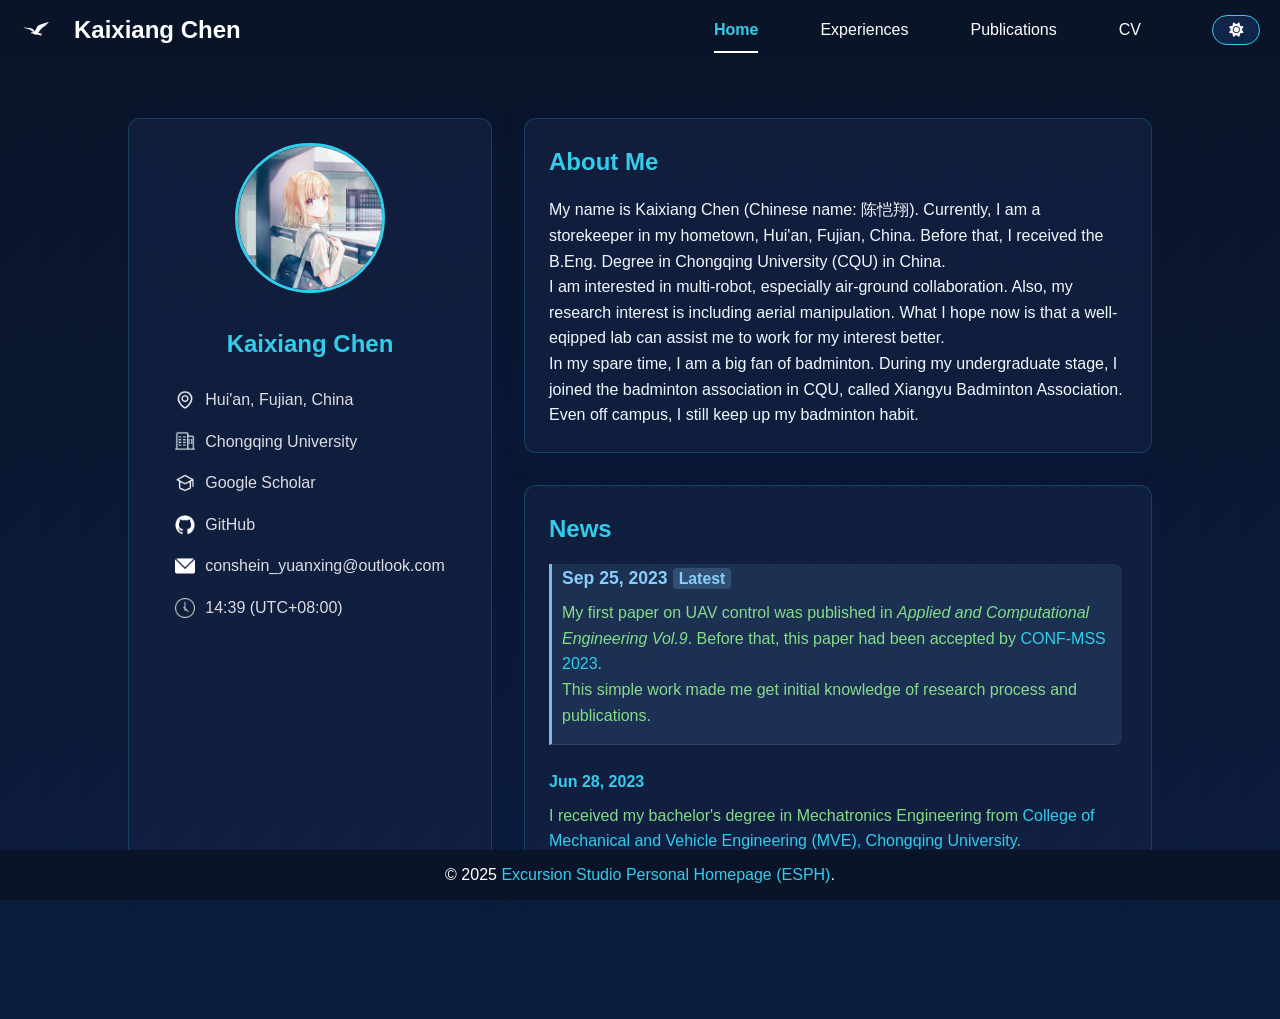
==== index.html @ 68006262 "refactor: 优化页面加载和缓存处理逻辑 移除不必要的缓存清除逻辑，减少页面重载 添加contentReady事件来协调模块初始化顺序 优化教育和工作经历模块的图片显示为文本 集中处理空标签页的" ====
<!DOCTYPE html>
<html>

<!-- Written by Constantine Heinrich Chen (ConsHein Chen) -->

<!-- Last Change: 2025-09-29 -->

<head>
  <meta charset="utf-8">
  <meta http-equiv="Content-Type" content="text/html; charset=utf-8">
  <meta name="viewport" content="width=device-width">
  <meta http-equiv="Cache-Control" content="no-cache, no-store, must-revalidate">
  <meta http-equiv="Pragma" content="no-cache">
  <meta http-equiv="Expires" content="0">
  <script src="src/cacheclearing.js"></script>
  <link rel="stylesheet" href="src/base.css">
  <link rel="stylesheet" href="components/all_min.css">
  <link rel="stylesheet" href="src/mobile.css">
  <link rel="stylesheet" href="src/light.css">
  <link rel="shortcut icon" type="image/x-icon" href="images/homepage/favicon/favicon.ico">
  <script src="src/language.js"></script>
  <script src="src/theme.js"></script>
  <script src="src/distribution.js"></script>
  <script src="src/home.js"></script>
  <script src="src/experiences.js"></script>
  <script src="src/publications.js"></script>
  <script src="components/pdf-lib.min.js"></script>
  <script src="components/fontkit.umd.js"></script>
  <script src="src/cv.js"></script>
  <script src="src/cv_generator.js"></script>
  <script src="src/nav.js"></script>
  <script src="src/module-container.js"></script>
</head>

<body>

</body>

</html>
---- src/base.css ----
/*
 * Written by Constantine Heinrich Chen (ConsHein Chen)
 * Last Change: 2025-09-29
 */

/* Navigation bar styles */
:root {
  --primary: #2a6bc6;
  --secondary: #1a3a7a;
  --accent: #34cceb;
  --dark: #0a1429;
  --light: #f0f8ff;
  --gray: #5a708a;
}

header {
  background: rgba(10, 20, 41, 0.95);
  backdrop-filter: blur(10px);
  position: fixed;
  top: 0;
  width: 100%;
  max-width: 100%;
  left: 0;
  z-index: 1000;
  box-shadow: 0 2px 20px rgba(0, 0, 0, 0.3);
  box-sizing: border-box;
}

.navbar {
  display: flex;
  justify-content: space-between;
  align-items: center;
  padding: 1rem 5%;
  width: 100%;
  max-width: 1600px;
  margin: 0 auto;
  box-sizing: border-box;
}

/* Mobile-specific adjustments for header and navbar */
@media (max-width: 768px) {
  header {
    padding: 0;
    width: 100vw;
    max-width: 100vw;
  }
  
  .navbar {
    padding: 0;
    width: 100vw;
    max-width: 100vw;
  }
}

.logo {
  display: flex;
  align-items: center;
  gap: 0.75rem;
  font-size: 1.5rem;
  font-weight: 700;
  color: white;
}

.logo i {
  color: var(--accent);
}

.nav-links {
  display: flex;
  gap: 2rem;
}

.nav-links a {
  color: rgba(255, 255, 255, 0.8);
  text-decoration: none;
  font-weight: 500;
  transition: color 0.3s;
  position: relative;
}

.nav-links a:hover {
  color: var(--accent);
}

.nav-links a::after {
  content: '';
  position: absolute;
  bottom: -5px;
  left: 0;
  width: 0;
  height: 2px;
  background: var(--accent);
  transition: width 0.3s ease;
}

.nav-links a:hover::after {
  width: 100%;
}

.nav-links a.active {
  color: var(--accent);
  font-weight: 600;
}

.nav-links a.active::after {
  width: 100%;
  background: var(--accent);
}

* {
  margin: 0;
  padding: 0;
  box-sizing: border-box;
  font-family: 'Segoe UI', Tahoma, Geneva, Verdana, sans-serif;
}

body {
  background: linear-gradient(135deg, var(--dark) 0%, #0c1d3e 100%),
              url('data:image/svg+xml;utf8,<svg xmlns="http://www.w3.org/2000/svg" width="100" height="100" viewBox="0 0 100 100"><rect fill="none" stroke="%232a6bc6" stroke-width="0.5" stroke-dasharray="2,4" opacity="0.1" x="0" y="0" width="100" height="100"/></svg>');
  background-size: 40px;
  color: var(--light);
  line-height: 1.6;
  padding-top: 80px; /* Space for fixed navigation bar */
  min-height: 100vh;
  display: flex;
  flex-direction: column;
}

/* Dark theme styles (default) */
body.dark-theme {
  background: linear-gradient(135deg, var(--dark) 0%, #0c1d3e 100%),
              url('data:image/svg+xml;utf8,<svg xmlns="http://www.w3.org/2000/svg" width="100" height="100" viewBox="0 0 100 100"><rect fill="none" stroke="%232a6bc6" stroke-width="0.5" stroke-dasharray="2,4" opacity="0.1" x="0" y="0" width="100" height="100"/></svg>');
  background-size: 40px;
  color: var(--light);
}

/* Base styles */
.btn {
  display: inline-block;
  background: var(--primary);
  color: white;
  padding: 0.8rem 2rem;
  border-radius: 30px;
  text-decoration: none;
  font-weight: 600;
  transition: all 0.3s ease;
  border: 2px solid var(--accent);
}

.btn:hover {
  background: var(--accent);
  transform: translateY(-3px);
  box-shadow: 0 5px 15px rgba(52, 204, 235, 0.4);
}

/* No content message style */
.no-content-message {
  text-align: center;
  padding: 2rem;
  color: var(--gray);
  font-style: italic;
  background-color: rgba(20, 36, 71, 0.3);
  border-radius: 8px;
  margin: 1rem 0;
  box-shadow: 0 2px 4px rgba(0, 0, 0, 0.1);
}

.cards {
  display: grid;
  grid-template-columns: repeat(auto-fit, minmax(300px, 1fr));
  gap: 2rem;
  margin: 2rem 0;
}

.card {
  background: rgba(20, 36, 71, 0.6);
  border-radius: 12px;
  overflow: hidden;
  transition: transform 0.3s ease;
  border: 1px solid rgba(52, 204, 235, 0.2);
  box-shadow: 0 5px 25px rgba(0, 30, 90, 0.3);
  padding: 2rem;
}

.card:hover {
  transform: translateY(-10px);
  box-shadow: 0 10px 30px rgba(52, 204, 235, 0.3);
  border-color: var(--accent);
}

.card h3 {
  font-size: 1.5rem;
  margin-bottom: 1rem;
  color: var(--accent);
}

.card p {
  color: rgba(255, 255, 255, 0.85);
  margin-bottom: 1.5rem;
}

footer {
  text-align: center;
  padding: 2rem;
  margin-top: 3rem;
  color: rgba(255, 255, 255, 0.7);
  position: fixed;
  bottom: 0;
  left: 0;
  width: 100%;
  z-index: 999;
}

/* Dark theme footer styles */
body.dark-theme footer {
  color: rgba(255, 255, 255, 0.7);
  background: rgba(10, 20, 41, 0.95);
  backdrop-filter: blur(10px);
}

/* Add bottom spacing for landscape mode */
@media screen and (orientation: landscape) {
  body {
    padding-bottom: 100px !important; /* Add bottom spacing for landscape mode */
  }
}

.section-title h2 {
  font-size: 2rem;
  display: inline-block;
  margin-bottom: 1rem;
}

.section-title h2:after {
  content: '';
  display: block;
  width: 100px;
  height: 4px;
  background: var(--accent);
  margin: 0.75rem auto 0;
  border-radius: 2px;
}

/* CV section specific styles */
.cv-download-container {
  text-align: center;
  margin: 1.5rem 0;
}

.cv-content {
  width: 100%;
  display: flex;
  justify-content: center;
  align-items: center;
  padding-bottom: 3rem;
}

.cv-pdf-viewer {
  width: 100%;
  max-width: 100%;
  margin: 1.5rem 0;
  border-radius: 8px;
  overflow: hidden;
  box-shadow: 0 5px 15px rgba(0, 0, 0, 0.3);
  background: #fff;
  position: relative;
}

.cv-pdf-viewer object {
  width: 100%;
  height: 800px;
  border: none;
  display: block;
  max-width: 100%;
}

.cv-pdf-viewer embed {
  width: 100%;
  height: 800px;
  border: none;
  display: block;
  max-width: 100%;
}

.cv-pdf-viewer iframe {
  width: 100%;
  height: 800px;
  border: none;
  display: block;
  max-width: 100%;
}

.pdf-fallback {
  padding: 2rem;
  text-align: center;
  background: rgba(20, 36, 71, 0.6);
  border-radius: 8px;
  color: var(--light);
  display: none; /* Hide fallback by default */
}

.pdf-fallback p {
  margin-bottom: 1rem;
}

.pdf-fallback a {
  color: var(--accent);
  text-decoration: none;
  font-weight: 600;
}

.pdf-fallback a:hover {
  text-decoration: underline;
}

.pdf-error-message {
  padding: 2rem;
  text-align: center;
  background: rgba(20, 36, 71, 0.6);
  border-radius: 8px;
  color: var(--light);
  display: flex;
  justify-content: center;
  align-items: center;
  height: 800px;
}

.pdf-error-message p {
  font-size: 1.2rem;
  margin: 0;
}

.pdf-loading-indicator {
  padding: 2rem;
  text-align: center;
  background: rgba(20, 36, 71, 0.6);
  border-radius: 8px;
  color: var(--light);
  display: flex;
  justify-content: center;
  align-items: center;
  height: 800px;
  position: absolute;
  top: 0;
  left: 0;
  width: 100%;
  z-index: 10;
}

.pdf-loading-indicator p {
  font-size: 1.2rem;
  margin: 0;
}

/* Tabs container styles */
.tabs-container {
  margin: 1.5rem 0;
}

.tabs {
  display: flex;
  border-bottom: 2px solid rgba(52, 204, 235, 0.3);
  margin-bottom: 1.5rem;
}

.tab-button {
  background: none;
  border: none;
  color: rgba(255, 255, 255, 0.7);
  padding: 0.75rem 1.5rem;
  font-size: 1rem;
  font-weight: 500;
  cursor: pointer;
  transition: all 0.3s ease;
  position: relative;
}

.tab-button:hover {
  color: var(--accent);
}

.tab-button.active {
  color: var(--accent);
  font-weight: 600;
}

.tab-button.active::after {
  content: '';
  position: absolute;
  bottom: -2px;
  left: 0;
  width: 100%;
  height: 2px;
  background: var(--accent);
}

.tab-content {
  position: relative;
}

.tab-pane {
  display: none;
  animation: fadeIn 0.5s ease;
}

.tab-pane.active {
  display: block;
}

@keyframes fadeIn {
  from {
    opacity: 0;
    transform: translateY(10px);
  }
  to {
    opacity: 1;
    transform: translateY(0);
  }
}

/* Home page specific styles */
.home-container {
    display: flex;
    flex-direction: column;
    gap: 2rem;
    margin-top: 0.5rem;
}

.home-content-container {
    display: flex;
    gap: 2rem;
}

/* Left Information Section */
.info-section {
    flex: 1;
    display: flex;
    flex-direction: column;
    align-items: center;
    padding: 1.5rem;
    background: rgba(20, 36, 71, 0.6);
    border-radius: 12px;
    border: 1px solid rgba(52, 204, 235, 0.2);
    box-shadow: 0 5px 25px rgba(0, 30, 90, 0.3);
    transition: opacity 0.3s ease; /* Only transition opacity, not transform */
}

.profile-photo {
    width: 150px;
    height: 150px;
    border-radius: 50%;
    object-fit: cover;
    border: 3px solid var(--accent);
    margin-bottom: 1.5rem;
    transition: none; /* Prevent any transition effects on the profile photo */
}

.info-content h2 {
    text-align: center;
    margin-bottom: 1.5rem;
    color: var(--accent);
}

.info-item {
    display: flex;
    align-items: center;
    margin-bottom: 1rem;
    width: 100%;
}

.info-icon {
    width: 20px;
    height: 20px;
    margin-right: 10px;
    filter: invert(100%);
}



.info-item span,
.info-item a {
    color: rgba(255, 255, 255, 0.85);
    text-decoration: none;
}

.info-item a:hover {
    color: var(--accent);
    text-decoration: underline;
}

/* Right Content Section */
.home-content-section {
    flex: 2;
    display: flex;
    flex-direction: column;
    gap: 2rem;
}


.intro-section {
    background: rgba(20, 36, 71, 0.6);
    border-radius: 12px;
    padding: 1.5rem;
    border: 1px solid rgba(52, 204, 235, 0.2);
    box-shadow: 0 5px 25px rgba(0, 30, 90, 0.3);
}

.news-section {
    background: rgba(20, 36, 71, 0.6);
    border-radius: 12px;
    padding: 1.5rem;
    border: 1px solid rgba(52, 204, 235, 0.2);
    box-shadow: 0 5px 25px rgba(0, 30, 90, 0.3);
    display: flex;
    flex-direction: column;
}

.intro-section h3,
.news-section h3 {
    color: var(--accent);
    margin-bottom: 1rem;
    font-size: 1.5rem;
    flex-shrink: 0;
}

.news-list {
    list-style: none;
    overflow-y: auto;
    flex-grow: 1;
    max-height: 300px;
    padding-right: 5px;
}

.news-item {
    margin-bottom: 1.5rem;
    padding-bottom: 1rem;
    border-bottom: 1px solid rgba(255, 255, 255, 0.1);
}

.news-item:last-child {
    border-bottom: none;
    margin-bottom: 0;
    padding-bottom: 0;
}

.news-date {
    font-weight: bold;
    color: var(--accent);
    margin-bottom: 0.5rem;
}

.news-content {
    color: rgba(144, 238, 144, 0.9);
}

.news-content a {
    color: var(--accent);
    text-decoration: none;
}

.news-content a:hover {
    text-decoration: underline;
}

/* Footer link styles to match news links */
#footer a {
    color: var(--accent);
    text-decoration: none;
}

#footer a:hover {
    text-decoration: underline;
}

/* Patent number link styles to match news links */
.module-content p a {
    color: var(--accent);
    text-decoration: none;
}

.module-content p a:hover {
    text-decoration: underline;
}

/* Latest news item special styling */
.news-item:first-child {
    border-left: 3px solid rgba(135, 206, 250, 0.9);
    padding-left: 10px;
    background: rgba(135, 206, 250, 0.1);
    border-radius: 0 8px 8px 0;
}

.news-item:first-child .news-date {
    color: rgba(135, 206, 250, 1);
    font-weight: bold;
    font-size: 1.1em;
}

/* Latest label styling */
.latest-label {
    color: rgba(135, 206, 250, 1);
    font-weight: bold;
    font-size: 0.9em;
    margin-left: 5px;
    padding: 2px 6px;
    background: rgba(135, 206, 250, 0.2);
    border-radius: 4px;
}

.news-item:first-child .news-content {
    color: rgba(144, 238, 144, 0.9);
    font-weight: 500;
}

/* Responsive design */
@media (max-width: 768px) {
    .home-container {
        flex-direction: column;
    }
    
    .info-section,
    .home-content-section {
        width: 100%;
    }
}

/* General content section styles */
.content-section {
    width: 100%;
    display: none;
    padding: 10px 0;
    transition: opacity 0.3s ease;
    min-height: 60vh;
    box-sizing: border-box;
    flex: 1;
}

.content-section.active {
    display: block;
}

/* Language switch button styles */
.language-switch {
    background: rgba(42, 107, 198, 0.2) !important;
    color: white !important;
    border: 1px solid var(--accent) !important;
    border-radius: 20px !important;
    padding: 0.4rem 1rem !important;
    font-size: 0.9rem !important;
    cursor: pointer !important;
    transition: all 0.3s ease, transform 0.2s ease !important;
    margin-left: 1rem !important;
    display: inline-block !important;
    text-align: center !important;
    text-decoration: none !important;
    outline: none !important;
    box-shadow: none !important;
    opacity: 1 !important;
    visibility: visible !important;
    transform: scale(1) !important;
}

/* Theme switch button styles */
.theme-switch {
    background: rgba(42, 107, 198, 0.2) !important;
    color: white !important;
    border: 1px solid var(--accent) !important;
    border-radius: 20px !important;
    padding: 0.4rem 1rem !important;
    font-size: 0.9rem !important;
    cursor: pointer !important;
    transition: all 0.3s ease, transform 0.2s ease !important;
    margin-left: 0.5rem !important;
    display: inline-block !important;
    text-align: center !important;
    text-decoration: none !important;
    outline: none !important;
    box-shadow: none !important;
    opacity: 1 !important;
    visibility: visible !important;
    transform: scale(1) !important;
}

/* Container for switch buttons in landscape mode */
.switch-buttons-container {
    display: flex;
    align-items: center;
    margin-left: 1rem;
}

/* Landscape orientation styles for switch buttons */
@media screen and (min-width: 769px) and (orientation: landscape) {
    .switch-buttons-container {
        display: flex;
        align-items: center;
        margin-left: 1rem;
    }
    
    .language-switch, .theme-switch {
        margin-left: 0.5rem !important;
    }
}

.theme-switch:hover {
    background: rgba(42, 107, 198, 0.4) !important;
    transform: translateY(-2px) scale(1.05) !important;
    box-shadow: 0 4px 8px rgba(0, 0, 0, 0.2) !important;
}

.theme-switch:focus {
    outline: none !important;
    box-shadow: 0 0 0 2px rgba(52, 204, 235, 0.5) !important;
}

.theme-switch:active {
    transform: translateY(0) scale(0.95) !important;
}

.theme-switch:disabled {
    opacity: 0.5 !important;
    cursor: not-allowed !important;
}

.language-switch:hover {
    background: rgba(42, 107, 198, 0.4) !important;
    transform: translateY(-2px) scale(1.05) !important;
    box-shadow: 0 4px 8px rgba(0, 0, 0, 0.2) !important;
}

.language-switch:focus {
    outline: none !important;
    box-shadow: 0 0 0 2px rgba(52, 204, 235, 0.5) !important;
}

.language-switch:active {
    transform: translateY(0) scale(0.95) !important;
}

.language-switch:disabled {
    opacity: 0.5 !important;
    cursor: not-allowed !important;
}

/* Smooth transitions for text elements */
.nav-links a,
.section-title h2,
.intro-section h3,
.news-section h3,
.info-content h2,
.info-item span,
.info-item a,
.news-date,
.news-content,
.module-title span,
.module-subtitle,
.module-date,
.module-content,
.module-tag {
    transition: color 0.3s ease, opacity 0.3s ease;
}

/* Smooth transitions for content sections */
.home-content-section,
.intro-section,
.news-section,
.card,
.module-container,
.modules-container {
    transition: opacity 0.3s ease, transform 0.3s ease;
}

/* Main content wrapper transition */
.content-wrapper {
    transition: opacity 0.3s ease;
}

/* Custom scrollbar styles */
::-webkit-scrollbar {
    width: 10px;
}

::-webkit-scrollbar-track {
    background: rgba(20, 36, 71, 0.3);
    border-radius: 10px;
}

::-webkit-scrollbar-thumb {
    background: linear-gradient(to bottom, var(--primary), var(--secondary));
    border-radius: 10px;
    border: 2px solid rgba(20, 36, 71, 0.3);
}

::-webkit-scrollbar-thumb:hover {
    background: linear-gradient(to bottom, var(--accent), var(--primary));
}

/* For Firefox */
* {
    scrollbar-width: thin;
    scrollbar-color: var(--primary) rgba(20, 36, 71, 0.3);
}

/* Module Container Styles */
.module-container {
    background: rgba(20, 36, 71, 0.6);
    border-radius: 12px;
    border: 1px solid rgba(52, 204, 235, 0.2);
    box-shadow: 0 5px 25px rgba(0, 30, 90, 0.3);
    margin-bottom: 1rem;
    overflow: hidden;
    transition: opacity 0.3s ease, transform 0.3s ease, box-shadow 0.3s ease;
    opacity: 1;
}

.module-container:hover {
    transform: translateY(-5px);
    box-shadow: 0 10px 30px rgba(52, 204, 235, 0.3);
}

.module-header {
    padding: 1.2rem 1.5rem;
    border-bottom: 1px solid rgba(52, 204, 235, 0.2);
    display: flex;
    justify-content: space-between;
    align-items: center;
}

.module-title {
    font-size: 1.4rem;
    color: var(--accent);
    margin: 0;
    display: flex;
    align-items: center;
    gap: 0.8rem;
}

.module-title i {
    font-size: 1.2rem;
}

.module-subtitle {
    color: rgba(255, 255, 255, 0.7);
    font-size: 0.9rem;
    margin: 0;
}

.module-body {
    padding: 1.5rem;
    display: flex;
    flex-direction: row;
    gap: 1.5rem;
}

.module-image-container {
    flex: 0 0 400px;
    height: auto;
}

.module-container.education .module-image-container {
    flex: 0 0 100px;
}

.module-container.employment .module-image-container {
    flex: 0 0 100px;
}

.module-container.publication .module-image-container {
    flex: 0 0 200px;
}

.module-image {
    width: 100%;
    height: auto;
    object-fit: cover;
    border-radius: 8px;
    box-shadow: 0 4px 12px rgba(0, 0, 0, 0.2);
    transition: transform 0.3s ease, box-shadow 0.3s ease;
    cursor: pointer;
}

.module-image::after {
    content: '\f00e';
    font-family: 'Font Awesome 5 Free';
    font-weight: 900;
    position: absolute;
    top: 10px;
    right: 10px;
    background: rgba(0, 0, 0, 0.6);
    color: white;
    width: 30px;
    height: 30px;
    border-radius: 50%;
    display: flex;
    align-items: center;
    justify-content: center;
    opacity: 0;
    transition: opacity 0.3s ease;
    pointer-events: none;
}

.module-image-container {
    position: relative;
}

.module-image-container:hover .module-image::after {
    opacity: 1;
}

.module-image-container a:hover .module-image {
    transform: scale(1.03);
    box-shadow: 0 6px 16px rgba(0, 0, 0, 0.3);
}

.module-container.publication .module-image-container:hover .module-image {
    transform: scale(1.03);
    box-shadow: 0 6px 16px rgba(0, 0, 0, 0.3);
    cursor: pointer;
}

.module-content {
    color: rgba(255, 255, 255, 0.85);
    line-height: 1.6;
    flex: 1;
}

.module-footer {
    padding: 1rem 1.5rem;
    border-top: 1px solid rgba(52, 204, 235, 0.2);
    display: flex;
    justify-content: space-between;
    align-items: center;
}

.module-date {
    color: var(--accent);
    font-weight: 500;
    font-size: 0.9rem;
}

.module-links {
    display: flex;
    gap: 1rem;
}

.module-link {
    color: var(--accent);
    text-decoration: none;
    font-size: 0.9rem;
    display: flex;
    align-items: center;
    gap: 0.3rem;
    transition: color 0.3s ease;
    padding: 0.3rem 0.8rem;
    border-radius: 15px;
    background: rgba(52, 204, 235, 0.1);
    border: 1px solid rgba(52, 204, 235, 0.2);
}

.module-link:hover {
    color: white;
    text-decoration: none;
    background: rgba(52, 204, 235, 0.3);
    transform: translateY(-2px);
    box-shadow: 0 4px 8px rgba(0, 0, 0, 0.2);
}

/* Special styling for different link types */
.module-link.video-link {
    background: rgba(255, 0, 0, 0.1);
    border-color: rgba(255, 0, 0, 0.2);
    color: #ff5252;
}

.module-link.video-link:hover {
    background: rgba(255, 0, 0, 0.3);
    color: white;
}

.module-link.site-link {
    background: rgba(76, 175, 80, 0.1);
    border-color: rgba(76, 175, 80, 0.2);
    color: #66bb6a;
}

.module-link.site-link:hover {
    background: rgba(76, 175, 80, 0.3);
    color: white;
}

.module-link.paper-link {
    background: rgba(33, 150, 243, 0.1);
    border-color: rgba(33, 150, 243, 0.2);
    color: #42a5f5;
}

.module-link.paper-link:hover {
    background: rgba(33, 150, 243, 0.3);
    color: white;
}

.module-link.code-link {
    background: rgba(156, 39, 176, 0.1);
    border-color: rgba(156, 39, 176, 0.2);
    color: #ba68c8;
}

.module-link.code-link:hover {
    background: rgba(156, 39, 176, 0.3);
    color: white;
}

.module-tags {
    display: flex;
    flex-wrap: wrap;
    gap: 0.5rem;
    margin-top: 1rem;
}

.module-tag {
    background: rgba(52, 204, 235, 0.2);
    color: var(--accent);
    padding: 0.3rem 0.8rem;
    border-radius: 15px;
    font-size: 0.8rem;
    font-weight: 500;
}

/* Specialized module variants */
.module-container.education {
    border-left: 4px solid var(--accent);
}

.module-container.publication {
    border-left: 4px solid #34cceb;
}

.module-container.publication .module-title {
    color: var(--accent);
}

.module-container.experience {
    border-left: 4px solid #4caf50;
}

.module-container.employment {
    border-left: 4px solid #ff5722;
}















.module-container.honor {
    border-left: 4px solid #ff9800;
}

.module-container.patent {
    border-left: 4px solid #f5deb3;
}

.module-container.teaching {
    border-left: 4px solid #9c27b0;
}

.module-container.reviewer {
    border-left: 4px solid #607d8b;
}

/* Green color for education degree and publication type */
.module-container.education .module-content strong:first-child,
.module-container.publication .module-content p strong:first-of-type,
.module-container.employment .module-content strong:first-child {
    color: #4caf50;
}

/* Add spacing between degree and major in education modules */
.module-container.education .module-content strong:first-child,
.module-container.employment .module-content strong:first-child {
    margin-right: 0.8rem;
}

/* Add spacing between type and conference/journal in publication modules */
.module-container.publication .module-content p strong:first-of-type {
    margin-right: 0.8rem;
}

/* Beige color for patent type */
.module-container.patent .module-content .patent-type {
    color: #f5deb3 !important;
}

/* Styles for tutor and dissertation elements - combined with green style */
.module-tutor, .module-dissertation {
    display: inline-block;
    background: rgba(76, 175, 80, 0.15);
    color: #81c784;
    padding: 0.4rem 0.8rem;
    border-radius: 6px;
    margin: 0.3rem 0;
    font-weight: 500;
    border-left: 3px solid #4caf50;
    box-shadow: 0 2px 4px rgba(0, 0, 0, 0.1);
    transition: all 0.3s ease;
}

.module-tutor:hover, .module-dissertation:hover {
    background: rgba(76, 175, 80, 0.25);
    transform: translateY(-2px);
    box-shadow: 0 4px 8px rgba(0, 0, 0, 0.15);
}

.module-project {
    display: inline-block;
    background: rgba(255, 87, 34, 0.15);
    color: #ff8a65;
    padding: 0.4rem 0.8rem;
    border-radius: 6px;
    margin: 0.3rem 0;
    font-weight: 500;
    border-left: 3px solid #ff5722;
    box-shadow: 0 2px 4px rgba(0, 0, 0, 0.1);
    transition: all 0.3s ease;
}

.module-project:hover {
    background: rgba(255, 87, 34, 0.25);
    transform: translateY(-2px);
    box-shadow: 0 4px 8px rgba(0, 0, 0, 0.15);
}

/* Update module-date style for education section - remove outer styling */
.module-date {
    color: var(--accent);
    font-weight: 500;
    font-size: 0.9rem;
    margin-top: 0.5rem;
}

/* Styles for honors module content */
.module-container.honor .module-content p {
    display: inline-block;
    background: rgba(255, 152, 0, 0.15);
    color: #ffb74d;
    padding: 0.5rem 1rem;
    border-radius: 8px;
    margin: 0.3rem 0;
    font-weight: 500;
    border-left: 3px solid #ff9800;
    box-shadow: 0 2px 4px rgba(0, 0, 0, 0.1);
    transition: all 0.3s ease;
    width: auto;
}

.module-container.honor .module-content p:hover {
    background: rgba(255, 152, 0, 0.25);
    transform: translateY(-2px);
    box-shadow: 0 4px 8px rgba(0, 0, 0, 0.15);
}

/* Styles for teaching module content */
.module-container.teaching .module-content p {
    display: inline-block;
    background: rgba(156, 39, 176, 0.15);
    color: #ba68c8;
    padding: 0.5rem 1rem;
    border-radius: 8px;
    margin: 0.3rem 0;
    font-weight: 500;
    border-left: 3px solid #9c27b0;
    box-shadow: 0 2px 4px rgba(0, 0, 0, 0.1);
    transition: all 0.3s ease;
    width: auto;
    line-height: 1.6;
}

.module-container.teaching .module-content p:hover {
    background: rgba(156, 39, 176, 0.25);
    transform: translateY(-2px);
    box-shadow: 0 4px 8px rgba(0, 0, 0, 0.15);
}

/* Styles for reviewer module content */
.module-container.reviewer .module-content p {
    display: inline-block;
    background: rgba(96, 125, 139, 0.15);
    color: #b0bec5;
    padding: 0.5rem 1rem;
    border-radius: 8px;
    margin: 0.3rem 0;
    font-weight: 500;
    border-left: 3px solid #607d8b;
    box-shadow: 0 2px 4px rgba(0, 0, 0, 0.1);
    transition: all 0.3s ease;
    width: auto;
    line-height: 1.6;
}

.module-container.reviewer .module-content p:hover {
    background: rgba(96, 125, 139, 0.25);
    transform: translateY(-2px);
    box-shadow: 0 4px 8px rgba(0, 0, 0, 0.15);
}

/* Styles for publication module content */
.module-container.publication .module-content {
    padding: 0;
}

.module-container.publication .module-content > div {
    display: inline-block;
    width: auto;
}

.module-container.publication .module-content p {
    margin: 0.4rem 0;
    line-height: 1.6;
    color: rgba(255, 255, 255, 0.9);
}

.module-container.publication .module-content p:first-child {
    font-weight: 500;
    color: var(--accent);
    margin-top: 0;
}

.module-container.publication .module-content p:nth-child(2) {
    color: rgba(255, 255, 255, 0.8);
    font-size: 0.95rem;
}

.module-container.publication .module-content p:last-child {
    border-left: 2px solid rgba(52, 204, 235, 0.3);
    padding-left: 0.8rem;
    background: rgba(52, 204, 235, 0.05);
    padding: 0.4rem 0.8rem;
    border-radius: 0 4px 4px 0;
    transition: all 0.3s ease;
    color: rgba(255, 255, 255, 0.85);
}

.module-container.publication .module-content p:last-child:hover {
    background: rgba(52, 204, 235, 0.1);
}

/* Styles for patent module content */
.module-container.patent .module-content {
    padding: 0;
}

.module-container.patent .module-content > div {
    display: inline-block;
    width: auto;
}

.module-container.patent .module-content p {
    margin: 0.4rem 0;
    line-height: 1.6;
    color: rgba(255, 255, 255, 0.9);
}

.module-container.patent .module-content p:first-child {
    font-weight: 500;
    color: var(--accent);
    margin-top: 0;
}

.module-container.patent .module-content p:nth-child(2) {
    color: rgba(255, 255, 255, 0.8);
    font-size: 0.95rem;
}

.module-container.patent .module-content .patent-type {
    color: #f5deb3;
    font-weight: 500;
}

.module-container.patent .module-content p:last-child {
    border-left: 2px solid rgba(245, 222, 179, 0.3);
    padding-left: 0.8rem;
    background: rgba(245, 222, 179, 0.05);
    padding: 0.4rem 0.8rem;
    border-radius: 0 4px 4px 0;
    transition: all 0.3s ease;
    color: rgba(255, 255, 255, 0.85);
    display: inline-block;
    width: auto;
}

.module-container.patent .module-content p:last-child:hover {
    background: rgba(245, 222, 179, 0.1);
}

/* Year header for academic papers */
.year-header {
    margin: 1rem 0 0.5rem 0;
    padding-bottom: 0.5rem;
    border-bottom: 2px solid var(--accent);
}

.year-header h3 {
    margin: 0;
    font-size: 1.5rem;
    color: var(--accent);
    font-weight: 600;
}

/* Container for papers within a year */
.year-container {
    margin-bottom: 1rem;
}

/* Responsive adjustments for module containers */
@media (max-width: 768px) {
    .module-container {
        margin-bottom: 0.8rem;
    }
    
    .module-header {
        padding: 1rem;
    }
    
    .module-title {
        font-size: 1.2rem;
    }
    
    .module-body {
        padding: 1.2rem;
        flex-direction: column;
    }
    
    .module-image-container {
        flex: 0 0 auto;
        width: 100%;
        margin-bottom: 1rem;
    }
    
    .module-container.education .module-image-container {
    flex: 0 0 auto;
    width: 100%;
    margin-bottom: 1rem;
    max-width: 100px;
}

.module-container.employment .module-image-container {
    flex: 0 0 auto;
    width: 100%;
    margin-bottom: 1rem;
    max-width: 100px;
}

.module-container.publication .module-image-container {
    flex: 0 0 auto;
    width: 100%;
    margin-bottom: 1rem;
    max-width: 200px;
}


    
    .module-content {
        flex: 1;
    }
    
    .module-footer {
        flex-direction: column;
        align-items: flex-start;
        gap: 0.8rem;
    }
}
---- src/mobile.css ----
/*
 * Written by Constantine Heinrich Chen (ConsHein Chen)
 * Last Change: 2025-09-29
 */
/* Mobile CSS for portrait orientation */

/* Base mobile styles */
@media screen and (max-width: 768px) and (orientation: portrait) {
  /* Center all section titles on mobile portrait */
  .section-title h2 {
    text-align: center !important;
    width: 100%;
    display: block;
  }
  /* Center images in education and employment modules on mobile */
  .module-container.education .module-image-container,
  .module-container.employment .module-image-container,
  .module-container.publication .module-image-container {
    margin-left: auto;
    margin-right: auto;
    display: block;
    text-align: center;
    float: none;
  }
  /* Publication module: smaller title font on mobile */
  .module-container.publication .module-title {
    font-size: 1.05rem;
  }

  /* Publication module: footer buttons wrap to two rows if more than 2 */
  .module-container.publication .module-footer {
    flex-wrap: wrap;
    gap: 0.5rem 1rem;
  }
  .module-container.publication .module-links {
    flex-wrap: wrap;
    row-gap: 0.5rem;
    column-gap: 1rem;
    justify-content: flex-start;
    max-width: 100%;
  }
  .module-container.publication .module-link {
    flex: 1 1 40%;
    min-width: 120px;
    box-sizing: border-box;
  }
  body {
    padding-top: 200px !important; /* Increased space for three-layer navigation bar (logo + language switch + nav links) */
    transition: padding-top 0.3s ease !important;
  }
  
  /* Navigation bar styles for mobile */
  header {
    height: auto;
    padding: 0;
    transition: height 0.3s ease;
    width: 100vw !important;
    max-width: 100vw !important;
  }
  
  .navbar {
    flex-direction: column;
    padding: 0;
    width: 100vw !important;
    max-width: 100vw !important;
    transition: all 0.3s ease;
    box-sizing: border-box;
    margin: 0;
    left: 0;
    right: 0;
  }
  
  /* Upper navigation layer - Logo */
  .logo {
    width: 100vw !important;
    max-width: 100vw !important;
    justify-content: center;
    padding: 0.8rem 0;
    margin: 0;
    background: rgba(10, 20, 41, 0.98);
    transition: all 0.3s ease;
    box-sizing: border-box;
  }
  
  .logo span {
    font-size: 1.2rem;
    transition: font-size 0.3s ease;
  }
  
  .logo img {
    height: 24px;
    transition: height 0.3s ease;
  }
  
  /* Language switch and theme switch layer for mobile - positioned between logo and nav links */
  .switch-buttons-container {
    width: 100vw !important;
    max-width: 100vw !important;
    display: flex !important;
    justify-content: center;
    gap: 1rem;
    padding: 0.2rem 0;
    background: rgba(10, 20, 41, 0.96);
    transition: all 0.3s ease;
    box-sizing: border-box;
    flex-shrink: 0;
    position: relative;
    left: 0;
    right: 0;
    margin: 0;
  }
  
  /* Lower navigation layer - Navigation links */
  .nav-links {
    width: 100vw !important;
    max-width: 100vw !important;
    justify-content: space-around;
    padding: 0.8rem 0;
    margin: 0;
    background: rgba(10, 20, 41, 0.95);
    gap: 0.5rem;
    transition: all 0.3s ease;
    box-sizing: border-box;
  }
  
  .nav-links a {
    font-size: 0.9rem;
    padding: 0.5rem;
    transition: all 0.3s ease;
  }
  
  /* Language switch button for mobile */
  .language-switch {
    background: none;
    border: 1px solid var(--accent);
    color: var(--accent);
    padding: 0.2rem 0.8rem;
    border-radius: 20px;
    font-size: 0.9rem;
    cursor: pointer;
    transition: all 0.3s ease, transform 0.2s ease;
    transform: scale(1);
  }
  
  /* Theme switch button for mobile */
  .theme-switch {
    background: none;
    border: 1px solid var(--accent);
    color: var(--accent);
    padding: 0.2rem 0.8rem;
    border-radius: 20px;
    font-size: 0.9rem;
    cursor: pointer;
    transition: all 0.3s ease, transform 0.2s ease;
    transform: scale(1);
  }
  
  /* Light theme styles for mobile */
  body.light-theme .logo {
    background: rgba(255, 255, 255, 0.98) !important;
  }
  
  body.light-theme .logo span {
    color: var(--dark) !important;
  }
  
  body.light-theme .logo img {
    filter: invert(100%) !important;
  }
  
  body.light-theme .switch-buttons-container {
    background: rgba(255, 255, 255, 0.9) !important;
    border-bottom: 1px solid var(--border) !important;
  }
  
  body.light-theme .nav-links {
    background: rgba(255, 255, 255, 0.9) !important;
  }
  
  body.light-theme .language-switch,
  body.light-theme .theme-switch {
    background: rgba(52, 152, 219, 0.1) !important;
    color: var(--dark) !important;
    border: 1px solid var(--primary) !important;
  }
  
  body.light-theme .language-switch:hover,
  body.light-theme .theme-switch:hover {
    background: rgba(52, 152, 219, 0.2) !important;
  }
  
  body.light-theme .module-container {
    background: var(--card-bg) !important;
    border: 1px solid var(--border) !important;
    box-shadow: 0 4px 6px rgba(0, 0, 0, 0.05) !important;
  }
  
  body.light-theme .module-container:hover {
    box-shadow: 0 6px 12px rgba(0, 0, 0, 0.1) !important;
    transform: translateY(-5px) !important;
  }
  
  body.light-theme .module-container.publication {
    border-left: 4px solid var(--primary) !important;
  }
  
  body.light-theme .module-container.education {
    border-left: 4px solid var(--accent) !important;
  }
  
  body.light-theme .module-container.employment {
    border-left: 4px solid #ff5722 !important;
  }
  
  body.light-theme .module-container.experience {
    border-left: 4px solid #4caf50 !important;
  }
  
  body.light-theme .module-container.honor {
    border-left: 4px solid #ff9800 !important;
  }
  
  body.light-theme .module-container.patent {
    border-left: 4px solid #f5deb3 !important;
  }
  
  body.light-theme .module-container.teaching {
    border-left: 4px solid #9c27b0 !important;
  }
  
  body.light-theme .module-container.reviewer {
    border-left: 4px solid #607d8b !important;
  }
  
  body.light-theme .module-title {
    color: var(--dark) !important;
  }
  
  body.light-theme .module-content {
    color: var(--text) !important;
  }
  
  body.light-theme .module-date {
    color: var(--primary) !important;
  }
  
  
  
  body.light-theme .module-container.employment .module-date {
    color: #4caf50 !important;
  }
  
  /* Light theme specific adjustments for publication modules on mobile */
  body.light-theme .module-container.publication .module-image-container {
    margin-left: auto;
    margin-right: auto;
    display: block;
    text-align: center;
    float: none;
  }
  
  body.light-theme .module-container.publication .module-title {
    font-size: 1.05rem !important;
  }
  
  body.light-theme .module-container.publication .module-footer {
    flex-wrap: wrap;
    gap: 0.5rem 1rem;
  }
  
  body.light-theme .module-container.publication .module-links {
    flex-wrap: wrap;
    row-gap: 0.5rem;
    column-gap: 1rem;
    justify-content: flex-start;
    max-width: 100%;
  }
  
  body.light-theme .module-container.publication .module-link {
    flex: 1 1 40%;
    min-width: 120px;
    box-sizing: border-box;
  }
  
  /* Light theme specific adjustments for employment modules on mobile */
  body.light-theme .module-container.employment .module-image-container {
    margin-left: auto;
    margin-right: auto;
    display: block;
    text-align: center;
    float: none;
  }
  
  body.light-theme .module-container.employment .module-title {
    font-size: 1.05rem !important;
  }
  
  body.light-theme .module-container.employment .module-footer {
    flex-wrap: wrap;
    gap: 0.5rem 1rem;
  }
  
  body.light-theme .module-container.employment .module-links {
    flex-wrap: wrap;
    row-gap: 0.5rem;
    column-gap: 1rem;
    justify-content: flex-start;
    max-width: 100%;
  }
  
  body.light-theme .module-container.employment .module-link {
    flex: 1 1 40%;
    min-width: 120px;
    box-sizing: border-box;
  }
  
  /* Light theme specific adjustments for experience modules on mobile */
  body.light-theme .module-container.experience .module-image-container {
    margin-left: auto;
    margin-right: auto;
    display: block;
    text-align: center;
    float: none;
  }
  
  body.light-theme .module-container.experience .module-title {
    font-size: 1.05rem !important;
  }
  
  body.light-theme .module-container.experience .module-footer {
    flex-wrap: wrap;
    gap: 0.5rem 1rem;
  }
  
  body.light-theme .module-container.experience .module-links {
    flex-wrap: wrap;
    row-gap: 0.5rem;
    column-gap: 1rem;
    justify-content: flex-start;
    max-width: 100%;
  }
  
  body.light-theme .module-container.experience .module-link {
    flex: 1 1 40%;
    min-width: 120px;
    box-sizing: border-box;
  }
  
  /* Light theme specific adjustments for honor modules on mobile */
  body.light-theme .module-container.honor .module-image-container {
    margin-left: auto;
    margin-right: auto;
    display: block;
    text-align: center;
    float: none;
  }
  
  body.light-theme .module-container.honor .module-title {
    font-size: 1.05rem !important;
  }
  
  body.light-theme .module-container.honor .module-footer {
    flex-wrap: wrap;
    gap: 0.5rem 1rem;
  }
  
  body.light-theme .module-container.honor .module-links {
    flex-wrap: wrap;
    row-gap: 0.5rem;
    column-gap: 1rem;
    justify-content: flex-start;
    max-width: 100%;
  }
  
  body.light-theme .module-container.honor .module-link {
    flex: 1 1 40%;
    min-width: 120px;
    box-sizing: border-box;
  }
  
  /* Light theme specific adjustments for patent modules on mobile */
  body.light-theme .module-container.patent .module-image-container {
    margin-left: auto;
    margin-right: auto;
    display: block;
    text-align: center;
    float: none;
  }
  
  body.light-theme .module-container.patent .module-title {
    font-size: 1.05rem !important;
  }
  
  body.light-theme .module-container.patent .module-footer {
    flex-wrap: wrap;
    gap: 0.5rem 1rem;
  }
  
  body.light-theme .module-container.patent .module-links {
    flex-wrap: wrap;
    row-gap: 0.5rem;
    column-gap: 1rem;
    justify-content: flex-start;
    max-width: 100%;
  }
  
  body.light-theme .module-container.patent .module-link {
    flex: 1 1 40%;
    min-width: 120px;
    box-sizing: border-box;
  }
  
  /* Light theme specific adjustments for teaching modules on mobile */
  body.light-theme .module-container.teaching .module-image-container {
    margin-left: auto;
    margin-right: auto;
    display: block;
    text-align: center;
    float: none;
  }
  
  body.light-theme .module-container.teaching .module-title {
    font-size: 1.05rem !important;
  }
  
  body.light-theme .module-container.teaching .module-footer {
    flex-wrap: wrap;
    gap: 0.5rem 1rem;
  }
  
  body.light-theme .module-container.teaching .module-links {
    flex-wrap: wrap;
    row-gap: 0.5rem;
    column-gap: 1rem;
    justify-content: flex-start;
    max-width: 100%;
  }
  
  body.light-theme .module-container.teaching .module-link {
    flex: 1 1 40%;
    min-width: 120px;
    box-sizing: border-box;
  }
  
  /* Light theme specific adjustments for reviewer modules on mobile */
  body.light-theme .module-container.reviewer .module-image-container {
    margin-left: auto;
    margin-right: auto;
    display: block;
    text-align: center;
    float: none;
  }
  
  body.light-theme .module-container.reviewer .module-title {
    font-size: 1.05rem !important;
  }
  
  body.light-theme .module-container.reviewer .module-footer {
    flex-wrap: wrap;
    gap: 0.5rem 1rem;
  }
  
  body.light-theme .module-container.reviewer .module-links {
    flex-wrap: wrap;
    row-gap: 0.5rem;
    column-gap: 1rem;
    justify-content: flex-start;
    max-width: 100%;
  }
  
  body.light-theme .module-container.reviewer .module-link {
    flex: 1 1 40%;
    min-width: 120px;
    box-sizing: border-box;
  }
  
  .theme-switch:hover {
    background: var(--accent);
    color: var(--dark);
    transform: scale(1.05);
  }
  
  .theme-switch:active {
    transform: scale(0.95);
  }
  
  .theme-switch:disabled {
    opacity: 0.5;
    cursor: not-allowed;
  }
  
  .language-switch:hover {
    background: var(--accent);
    color: var(--dark);
    transform: scale(1.05);
  }
  
  .language-switch:active {
    transform: scale(0.95);
  }
  
  .language-switch:disabled {
    opacity: 0.5;
    cursor: not-allowed;
  }
  
  /* Mobile-specific adjustments for content sections */
  .content-section {
    padding: 1rem 1rem 3rem;
    transition: all 0.3s ease;
  }
  
  /* Mobile footer styles - smaller font size */
  footer {
    font-size: 0.8rem !important;
  }
  
  .cards {
    grid-template-columns: 1fr;
    gap: 1rem;
    transition: all 0.3s ease;
  }
  
  .card {
    padding: 1.5rem;
    transition: all 0.3s ease;
  }
  
  .section-title h2 {
    font-size: 1.5rem;
    transition: font-size 0.3s ease;
  }
  
  /* Tab adjustments for mobile */
  .tabs-container {
    margin: 1.5rem 0;
    overflow: hidden;
  }
  
  .tabs {
    display: flex;
    border-bottom: 2px solid rgba(52, 204, 235, 0.3);
    margin-bottom: 1.5rem;
    overflow-x: auto;
    overflow-y: hidden;
    white-space: nowrap;
    -webkit-overflow-scrolling: touch;
    scrollbar-width: thin;
    scrollbar-color: var(--accent) rgba(52, 204, 235, 0.1);
  }
  
  .tabs::-webkit-scrollbar {
    height: 6px;
  }
  
  .tabs::-webkit-scrollbar-track {
    background: rgba(52, 204, 235, 0.1);
    border-radius: 3px;
  }
  
  .tabs::-webkit-scrollbar-thumb {
    background-color: var(--accent);
    border-radius: 3px;
  }
  
  .tab-button {
    padding: 0.5rem 1rem;
    font-size: 1rem;
    margin: 0 0.2rem;
    transition: all 0.3s ease;
    flex-shrink: 0;
    display: inline-block;
  }
  
  /* Light theme tab adjustments for mobile - only color changes */
  body.light-theme .tab-button {
    color: rgba(44, 62, 80, 0.7);
  }
  
  body.light-theme .tab-button:hover {
    color: var(--primary);
  }
  
  body.light-theme .tab-button.active {
    color: var(--primary);
  }
  
  body.light-theme .tab-button.active::after {
    background: var(--primary);
  }
  
  /* Home section adjustments for mobile - stack layout */
  .home-content-container {
    flex-direction: column;
    gap: 1.5rem;
    transition: all 0.3s ease;
  }
  
  .info-section {
    width: 100%;
    transition: all 0.3s ease;
  }
  
  /* Mobile-specific adjustments for info items */
  /* Adjust icon position and padding for mobile */
  .info-item {
    padding-left: 12% !important; /* Adjusted left boundary for mobile */
    padding-right: 12% !important; /* Adjusted right boundary for mobile */
    position: relative; /* Ensure positioning context for icon */
  }
  
  .info-icon {
    position: absolute;
    left: 12% !important; /* Position icon right edge at text left edge */
    transform: translateX(-100%); /* Shift icon left by its full width */
    margin-right: 0; /* Override base margin */
    padding-right: 2px; /* Add 2px space between icon and text */
  }
  
  .home-content-section {
    width: 100%;
    transition: all 0.3s ease;
  }
  
  /* PDF viewer adjustments for mobile portrait mode */
  .cv-content {
    width: 100%;
    display: flex;
    justify-content: center;
    align-items: center;
    padding-bottom: 3rem;
  }
  
  .cv-pdf-viewer {
    width: 100%;
    max-width: 100%;
    margin: 1rem 0;
    border-radius: 8px;
    overflow: hidden;
    box-shadow: 0 3px 10px rgba(0, 0, 0, 0.3);
    background: #fff;
    position: relative;
  }
  
  .cv-pdf-viewer object,
  .cv-pdf-viewer embed,
  .cv-pdf-viewer iframe {
    width: 100%;
    height: 500px;
    border: none;
    display: block;
    max-width: 100%;
  }
  
  .pdf-fallback {
    padding: 1.5rem;
    text-align: center;
    background: rgba(20, 36, 71, 0.6);
    border-radius: 8px;
    color: var(--light);
  }

  .pdf-error-message {
    padding: 1.5rem;
    text-align: center;
    background: rgba(20, 36, 71, 0.6);
    border-radius: 8px;
    color: var(--light);
    display: flex;
    justify-content: center;
    align-items: center;
    height: 400px;
  }

  .pdf-error-message p {
    font-size: 1rem;
    margin: 0;
  }
  
  .pdf-loading-indicator {
    padding: 1.5rem;
    text-align: center;
    background: rgba(20, 36, 71, 0.6);
    border-radius: 8px;
    color: var(--light);
    display: flex;
    justify-content: center;
    align-items: center;
    height: 400px;
    position: absolute;
    top: 0;
    left: 0;
    width: 100%;
    z-index: 10;
  }

  .pdf-loading-indicator p {
    font-size: 1rem;
    margin: 0;
  }

  /* Light theme specific adjustments for honor modules on mobile landscape */
  body.light-theme .module-container.honor .module-image-container {
    margin-left: auto;
    margin-right: auto;
    display: block;
    text-align: center;
    float: none;
  }
  
  body.light-theme .module-container.honor .module-title {
    font-size: 1.05rem !important;
  }
  
  body.light-theme .module-container.honor .module-footer {
    flex-wrap: wrap;
    gap: 0.5rem 1rem;
  }
  
  body.light-theme .module-container.honor .module-links {
    flex-wrap: wrap;
    row-gap: 0.5rem;
    column-gap: 1rem;
    justify-content: flex-start;
    max-width: 100%;
  }
  
  body.light-theme .module-container.honor .module-link {
    flex: 1 1 40%;
    min-width: 120px;
    box-sizing: border-box;
  }
  
  /* Light theme specific adjustments for patent modules on mobile landscape */
  body.light-theme .module-container.patent .module-image-container {
    margin-left: auto;
    margin-right: auto;
    display: block;
    text-align: center;
    float: none;
  }
  
  body.light-theme .module-container.patent .module-title {
    font-size: 1.05rem !important;
  }
  
  body.light-theme .module-container.patent .module-footer {
    flex-wrap: wrap;
    gap: 0.5rem 1rem;
  }
  
  body.light-theme .module-container.patent .module-links {
    flex-wrap: wrap;
    row-gap: 0.5rem;
    column-gap: 1rem;
    justify-content: flex-start;
    max-width: 100%;
  }
  
  body.light-theme .module-container.patent .module-link {
    flex: 1 1 40%;
    min-width: 120px;
    box-sizing: border-box;
  }
  
  /* Light theme specific adjustments for teaching modules on mobile landscape */
  body.light-theme .module-container.teaching .module-image-container {
    margin-left: auto;
    margin-right: auto;
    display: block;
    text-align: center;
    float: none;
  }
  
  body.light-theme .module-container.teaching .module-title {
    font-size: 1.05rem !important;
  }
  
  body.light-theme .module-container.teaching .module-footer {
    flex-wrap: wrap;
    gap: 0.5rem 1rem;
  }
  
  body.light-theme .module-container.teaching .module-links {
    flex-wrap: wrap;
    row-gap: 0.5rem;
    column-gap: 1rem;
    justify-content: flex-start;
    max-width: 100%;
  }
  
  body.light-theme .module-container.teaching .module-link {
    flex: 1 1 40%;
    min-width: 120px;
    box-sizing: border-box;
  }
  
  /* Light theme specific adjustments for reviewer modules on mobile landscape */
  body.light-theme .module-container.reviewer .module-image-container {
    margin-left: auto;
    margin-right: auto;
    display: block;
    text-align: center;
    float: none;
  }
  
  body.light-theme .module-container.reviewer .module-title {
    font-size: 1.05rem !important;
  }
  
  body.light-theme .module-container.reviewer .module-footer {
    flex-wrap: wrap;
    gap: 0.5rem 1rem;
  }
  
  body.light-theme .module-container.reviewer .module-links {
    flex-wrap: wrap;
    row-gap: 0.5rem;
    column-gap: 1rem;
    justify-content: flex-start;
    max-width: 100%;
  }
  
  body.light-theme .module-container.reviewer .module-link {
    flex: 1 1 40%;
    min-width: 120px;
    box-sizing: border-box;
  }
}

/* Landscape mode styles for mobile devices */
@media screen and (max-width: 768px) and (orientation: landscape) {
  /* Center all section titles on mobile landscape */
  .section-title h2 {
    text-align: center !important;
    width: 100%;
    display: block;
  }
  body {
    padding-top: 80px !important; /* Standard space for navigation bar in landscape mode */
    transition: padding-top 0.3s ease !important;
  }
  
  /* Navigation bar styles for landscape mode */
  header {
    height: auto;
    padding: 0;
    transition: height 0.3s ease;
    width: 100%;
  }
  
  .navbar {
    flex-direction: row;
    padding: 0.5rem 2%;
    width: 100%;
    max-width: 100%;
    transition: all 0.3s ease;
    box-sizing: border-box;
  }
  
  /* Logo in landscape mode */
  .logo {
    width: auto;
    justify-content: flex-start;
    padding: 0;
    background: transparent;
    border-bottom: none;
    transition: all 0.3s ease;
  }
  
  .logo span {
    font-size: 1rem;
    transition: font-size 0.3s ease;
  }
  
  .logo img {
    height: 20px;
    transition: height 0.3s ease;
  }
  
  /* Language switch and theme switch container in landscape mode - part of nav links */
  .language-switch-container,
  .theme-switch-container {
    display: none; /* Hide the old containers in landscape mode */
    transition: all 0.3s ease;
  }
  
  /* Switch buttons container should be visible in landscape mode as part of nav links */
  .nav-links .switch-buttons-container {
    display: flex;
    align-items: center;
    gap: 0.5rem;
  }
  
  /* Navigation links in landscape mode */
  .nav-links {
    width: auto;
    justify-content: flex-end;
    padding: 0;
    background: transparent;
    gap: 1rem;
    transition: all 0.3s ease;
  }
  
  .nav-links a {
    font-size: 0.8rem;
    padding: 0.3rem 0.5rem;
    transition: all 0.3s ease;
  }
  
  /* Language switch button for landscape mode */
  .language-switch {
    background: rgba(42, 107, 198, 0.2);
    color: white;
    border: 1px solid var(--accent);
    padding: 0.3rem 0.6rem;
    border-radius: 20px;
    font-size: 0.8rem;
    margin-left: 0.5rem;
    transition: all 0.3s ease, transform 0.2s ease;
    transform: scale(1);
  }
  
  /* Theme switch button for landscape mode */
  .theme-switch {
    background: rgba(42, 107, 198, 0.2);
    color: white;
    border: 1px solid var(--accent);
    padding: 0.3rem 0.6rem;
    border-radius: 20px;
    font-size: 0.8rem;
    margin-left: 0.5rem;
    transition: all 0.3s ease, transform 0.2s ease;
    transform: scale(1);
  }
  
  .theme-switch:hover {
    background: rgba(42, 107, 198, 0.4);
    transform: scale(1.05);
  }
  
  .theme-switch:active {
    transform: scale(0.95);
  }
  
  .theme-switch:disabled {
    opacity: 0.5;
    cursor: not-allowed;
  }
  
  .language-switch:hover {
    background: rgba(42, 107, 198, 0.4);
    transform: scale(1.05);
  }
  
  .language-switch:active {
    transform: scale(0.95);
  }
  
  .language-switch:disabled {
    opacity: 0.5;
    cursor: not-allowed;
  }
  
  /* Content sections in landscape mode */
  .content-section {
    padding: 1rem 1rem 3rem;
    transition: all 0.3s ease;
  }
  
  /* Dark theme footer styles for landscape mode */
  body.dark-theme footer {
    position: fixed;
    bottom: 0;
    left: 0;
    width: 100%;
    z-index: 999;
    padding: 1rem;
    text-align: center;
    color: rgba(255, 255, 255, 0.7);
    background: rgba(10, 20, 41, 0.95);
    backdrop-filter: blur(10px);
  }
  
  /* Mobile footer styles - smaller font size */
  footer {
    font-size: 0.8rem !important;
  }
  
  .cards {
    grid-template-columns: repeat(2, 1fr);
    gap: 1rem;
    transition: all 0.3s ease;
  }
  
  .card {
    padding: 1rem;
    transition: all 0.3s ease;
  }
  
  .section-title h2 {
    font-size: 1.3rem;
    transition: font-size 0.3s ease;
  }
  
  /* Tab adjustments for landscape mode */
  .tabs-container {
    margin: 1.5rem 0;
    overflow: hidden;
  }
  
  .tabs {
    display: flex;
    border-bottom: 2px solid rgba(52, 204, 235, 0.3);
    margin-bottom: 1.5rem;
    overflow-x: auto;
    overflow-y: hidden;
    white-space: nowrap;
    -webkit-overflow-scrolling: touch;
    scrollbar-width: thin;
    scrollbar-color: var(--accent) rgba(52, 204, 235, 0.1);
  }
  
  .tabs::-webkit-scrollbar {
    height: 6px;
  }
  
  .tabs::-webkit-scrollbar-track {
    background: rgba(52, 204, 235, 0.1);
    border-radius: 3px;
  }
  
  .tabs::-webkit-scrollbar-thumb {
    background-color: var(--accent);
    border-radius: 3px;
  }
  
  .tab-button {
    padding: 0.4rem 0.8rem;
    font-size: 1rem;
    margin: 0 0.2rem;
    transition: all 0.3s ease;
    flex-shrink: 0;
    display: inline-block;
  }
  
  /* Light theme tab adjustments for mobile landscape */
  body.light-theme .tabs {
    display: flex;
    border-bottom: 2px solid rgba(52, 204, 235, 0.3);
    margin-bottom: 1.5rem;
    overflow-x: auto;
    overflow-y: hidden;
    white-space: nowrap;
    -webkit-overflow-scrolling: touch;
    scrollbar-width: thin;
    scrollbar-color: var(--primary) rgba(52, 204, 235, 0.1);
  }
  
  body.light-theme .tabs::-webkit-scrollbar {
    height: 6px;
  }
  
  body.light-theme .tabs::-webkit-scrollbar-track {
    background: rgba(52, 204, 235, 0.1);
    border-radius: 3px;
  }
  
  body.light-theme .tabs::-webkit-scrollbar-thumb {
    background-color: var(--primary);
    border-radius: 3px;
  }
  
  body.light-theme .tab-button {
    background: none;
    border: none;
    color: rgba(44, 62, 80, 0.7);
    padding: 0.4rem 0.8rem;
    font-size: 1rem;
    font-weight: 500;
    cursor: pointer;
    transition: all 0.3s ease;
    position: relative;
    margin: 0 0.2rem;
    flex-shrink: 0;
    display: inline-block;
  }
  
  body.light-theme .tab-button:hover {
    color: var(--primary);
  }
  
  body.light-theme .tab-button.active {
    color: var(--primary);
    font-weight: 600;
  }
  
  body.light-theme .tab-button.active::after {
    content: '';
    position: absolute;
    bottom: -2px;
    left: 0;
    width: 100%;
    height: 2px;
    background: var(--primary);
  }
  
  /* Home section adjustments for landscape mode */
  .home-content-container {
    flex-direction: row;
    gap: 1rem;
    transition: all 0.3s ease;
  }
  
  .info-section {
    width: 30%;
    transition: all 0.3s ease;
  }
  
  /* Landscape-specific adjustments for info items */
  .info-item {
    padding-left: 12% !important; /* Adjusted left boundary for landscape */
    padding-right: 12% !important; /* Adjusted right boundary for landscape */
    position: relative; /* Ensure positioning context for icon */
  }
  
  .info-icon {
    position: absolute;
    left: 12% !important; /* Position icon right edge at text left edge */
    transform: translateX(-100%); /* Shift icon left by its full width */
    margin-right: 0; /* Override base margin */
    padding-right: 2px; /* Add 2px space between icon and text */
  }
  
  .home-content-section {
    width: 70%;
    transition: all 0.3s ease;
  }
  
  /* PDF viewer adjustments for mobile landscape mode */
  .cv-content {
    width: 100%;
    display: flex;
    justify-content: center;
    align-items: center;
    padding-bottom: 3rem;
  }
  
  .cv-pdf-viewer {
    width: 100%;
    max-width: 100%;
    margin: 1rem 0;
    border-radius: 8px;
    overflow: hidden;
    box-shadow: 0 3px 10px rgba(0, 0, 0, 0.3);
    background: #fff;
    position: relative;
  }
  
  .cv-pdf-viewer object,
  .cv-pdf-viewer embed,
  .cv-pdf-viewer iframe {
    width: 100%;
    height: 400px;
    border: none;
    display: block;
    max-width: 100%;
  }
  
  .pdf-fallback {
    padding: 1.5rem;
    text-align: center;
    background: rgba(20, 36, 71, 0.6);
    border-radius: 8px;
    color: var(--light);
  }
  
  /* Light theme specific adjustments for honor modules on mobile landscape */
  body.light-theme .module-container.honor {
    border-left: 4px solid #ff9800 !important;
  }
  
  body.light-theme .module-container.honor .module-image-container {
    margin-left: auto;
    margin-right: auto;
    display: block;
    text-align: center;
    float: none;
  }
  
  body.light-theme .module-container.honor .module-title {
    font-size: 1.05rem !important;
  }
  
  body.light-theme .module-container.honor .module-footer {
    flex-wrap: wrap;
    gap: 0.5rem 1rem;
  }
  
  body.light-theme .module-container.honor .module-links {
    flex-wrap: wrap;
    row-gap: 0.5rem;
    column-gap: 1rem;
    justify-content: flex-start;
    max-width: 100%;
  }
  
  body.light-theme .module-container.honor .module-link {
    flex: 1 1 40%;
    min-width: 120px;
    box-sizing: border-box;
  }
  
  /* Light theme specific adjustments for patent modules on mobile landscape */
  body.light-theme .module-container.patent {
    border-left: 4px solid #f5deb3 !important;
  }
  
  body.light-theme .module-container.patent .module-image-container {
    margin-left: auto;
    margin-right: auto;
    display: block;
    text-align: center;
    float: none;
  }
  
  body.light-theme .module-container.patent .module-title {
    font-size: 1.05rem !important;
  }
  
  body.light-theme .module-container.patent .module-footer {
    flex-wrap: wrap;
    gap: 0.5rem 1rem;
  }
  
  body.light-theme .module-container.patent .module-links {
    flex-wrap: wrap;
    row-gap: 0.5rem;
    column-gap: 1rem;
    justify-content: flex-start;
    max-width: 100%;
  }
  
  body.light-theme .module-container.patent .module-link {
    flex: 1 1 40%;
    min-width: 120px;
    box-sizing: border-box;
  }
  
  /* Light theme specific adjustments for teaching modules on mobile landscape */
  body.light-theme .module-container.teaching {
    border-left: 4px solid #9c27b0 !important;
  }
  
  body.light-theme .module-container.teaching .module-image-container {
    margin-left: auto;
    margin-right: auto;
    display: block;
    text-align: center;
    float: none;
  }
  
  body.light-theme .module-container.teaching .module-title {
    font-size: 1.05rem !important;
  }
  
  body.light-theme .module-container.teaching .module-footer {
    flex-wrap: wrap;
    gap: 0.5rem 1rem;
  }
  
  body.light-theme .module-container.teaching .module-links {
    flex-wrap: wrap;
    row-gap: 0.5rem;
    column-gap: 1rem;
    justify-content: flex-start;
    max-width: 100%;
  }
  
  body.light-theme .module-container.teaching .module-link {
    flex: 1 1 40%;
    min-width: 120px;
    box-sizing: border-box;
  }
  
  /* Light theme specific adjustments for reviewer modules on mobile landscape */
  body.light-theme .module-container.reviewer {
    border-left: 4px solid #607d8b !important;
  }
  
  body.light-theme .module-container.reviewer .module-image-container {
    margin-left: auto;
    margin-right: auto;
    display: block;
    text-align: center;
    float: none;
  }
  
  body.light-theme .module-container.reviewer .module-title {
    font-size: 1.05rem !important;
  }
  
  body.light-theme .module-container.reviewer .module-footer {
    flex-wrap: wrap;
    gap: 0.5rem 1rem;
  }
  
  body.light-theme .module-container.reviewer .module-links {
    flex-wrap: wrap;
    row-gap: 0.5rem;
    column-gap: 1rem;
    justify-content: flex-start;
    max-width: 100%;
  }
  
  body.light-theme .module-container.reviewer .module-link {
    flex: 1 1 40%;
    min-width: 120px;
    box-sizing: border-box;
  }
}
---- src/light.css ----
/*
 * Written by Constantine Heinrich Chen (ConsHein Chen)
 * Last Change: 2025-09-29
 */

/* Light theme styles - inherits from dark theme and overrides specific properties */
body.light-theme {
    /* Override CSS variables for light theme */
    --primary: #3498db;
    --secondary: #2980b9;
    --accent: #34ccff;
    --dark: #2c3e50;
    --light: #ecf0f1;
    --background: #ffffff;
    --text: #2c3e50;
    --card-bg: #f8f9fa;
    --border: #dee2e6;
    
    /* Override background and text color */
    background: linear-gradient(135deg, #f5f7fa 0%, #e9ecef 100%);
    color: var(--text);
}

body.light-theme .navbar {
    background: rgba(255, 255, 255, 0.9);
    box-shadow: 0 2px 10px rgba(0, 0, 0, 0.1);
}

body.light-theme .logo {
    background: rgba(255, 255, 255, 0.98) !important;
}

body.light-theme .logo span {
    color: var(--dark);
}

body.light-theme .logo img {
    filter: invert(100%) !important;
}

body.light-theme .nav-links a {
    color: var(--dark);
}

body.light-theme .nav-links a:hover,
body.light-theme .nav-links a.active {
    color: var(--primary);
}

body.light-theme .nav-links a::after {
    background: var(--primary);
}

body.light-theme .nav-links a:hover::after {
    background: var(--primary);
}

body.light-theme .nav-links a.active::after {
    background: var(--primary);
}

body.light-theme .language-switch,
body.light-theme .theme-switch {
    background: rgba(52, 152, 219, 0.1) !important;
    color: var(--dark) !important;
    border: 1px solid var(--primary) !important;
}

body.light-theme .language-switch:hover,
body.light-theme .theme-switch:hover {
    background: rgba(52, 152, 219, 0.2) !important;
}

body.light-theme .card {
    background: var(--card-bg);
    border: 1px solid var(--border);
    box-shadow: 0 4px 6px rgba(0, 0, 0, 0.05);
}

body.light-theme .section-title h2,
body.light-theme .intro-section h3,
body.light-theme .news-section h3 {
    color: var(--dark);
}

body.light-theme .language-switch-container,
body.light-theme .theme-switch-container {
    background: rgba(255, 255, 255, 0.9) !important;
    border-bottom: 1px solid var(--border) !important;
}

body.light-theme .switch-buttons-container {
    background: rgba(255, 255, 255, 0.9) !important;
}

body.light-theme .nav-links {
    background: rgba(255, 255, 255, 0.9) !important;
}

/* Custom scrollbar for light theme */
body.light-theme ::-webkit-scrollbar-track {
    background: rgba(236, 240, 241, 0.5);
}

body.light-theme ::-webkit-scrollbar-thumb {
    background: linear-gradient(to bottom, var(--primary), var(--secondary));
    border: 2px solid rgba(236, 240, 241, 0.5);
}

body.light-theme ::-webkit-scrollbar-thumb:hover {
    background: linear-gradient(to bottom, var(--accent), var(--primary));
}

/* For Firefox in light theme */
body.light-theme * {
    scrollbar-color: var(--primary) rgba(236, 240, 241, 0.5);
}

/* Footer styles for light theme - inherits from dark theme and overrides specific properties */
body.light-theme footer {
    color: var(--dark) !important;
    background: var(--card-bg) !important;
    border-top: 1px solid var(--border);
}

/* Light theme footer styles for landscape mode - inherits from dark theme and overrides specific properties */
@media screen and (max-width: 768px) and (orientation: landscape) {
    body.light-theme footer {
        position: fixed;
        bottom: 0;
        left: 0;
        width: 100%;
        z-index: 999;
        padding: 1rem;
        text-align: center;
        color: var(--dark) !important;
        background: var(--card-bg) !important;
        border-top: 1px solid var(--border);
        backdrop-filter: blur(10px);
    }
}

body.light-theme #footer a {
    color: var(--primary) !important;
}

body.light-theme #footer a:hover {
    color: var(--primary) !important;
}

body.light-theme .no-content-message {
    color: var(--text) !important;
}

/* Home page styles for light theme */
body.light-theme .info-section {
    background: var(--card-bg) !important;
    border: 1px solid var(--border) !important;
    box-shadow: 0 4px 6px rgba(0, 0, 0, 0.05) !important;
}

body.light-theme .info-content h2 {
    color: var(--primary) !important;
}

body.light-theme .info-icon {
    filter: invert(30%) !important;
}

body.light-theme .profile-photo {
    border-color: var(--primary) !important;
}

body.light-theme .info-item span,
body.light-theme .info-item a {
    color: var(--text) !important;
}

body.light-theme .info-item a:hover {
    color: var(--primary) !important;
}

body.light-theme .intro-section,
body.light-theme .news-section {
    background: var(--card-bg) !important;
    border: 1px solid var(--border) !important;
    box-shadow: 0 4px 6px rgba(0, 0, 0, 0.05) !important;
}

/* News content styles for light theme */
body.light-theme .news-content {
    color: #d35400 !important;
}

body.light-theme .news-content a {
    color: var(--primary) !important;
}

body.light-theme .news-date {
    color: var(--primary) !important;
}

body.light-theme .news-item:first-child {
    border-left-color: var(--primary) !important;
    background: rgba(52, 152, 219, 0.1) !important;
}

body.light-theme .news-item:first-child .news-date {
    color: var(--primary) !important;
}

body.light-theme .news-item {
    border-bottom: 1px solid rgba(0, 0, 0, 0.1);
}

body.light-theme .news-item:last-child {
    border-bottom: none;
    margin-bottom: 0;
    padding-bottom: 0;
}

body.light-theme .latest-label {
    color: var(--primary) !important;
    background: rgba(52, 152, 219, 0.2) !important;
}

/* Module container styles for light theme */
body.light-theme .module-container {
    background: var(--card-bg) !important;
    border: 1px solid var(--border) !important;
    box-shadow: 0 4px 6px rgba(0, 0, 0, 0.05) !important;
}

/* Publication module specific styles for light theme */
body.light-theme .module-container.publication {
    border-left: 4px solid var(--primary) !important;
}

body.light-theme .module-container.publication .module-title {
    color: var(--dark) !important;
}

body.light-theme .module-container.publication .module-content p {
    color: var(--text) !important;
}

body.light-theme .module-container.publication .module-content p:first-child {
    color: var(--primary) !important;
}

body.light-theme .module-container.publication .module-content p:nth-child(2) {
    color: rgba(44, 62, 80, 0.8) !important;
}

body.light-theme .module-container.publication .module-content p:last-child {
    color: rgba(44, 62, 80, 0.85) !important;
}

body.light-theme .module-container.publication .module-content p strong:first-of-type {
    color: var(--primary) !important;
}

/* Education module styles for light theme */
body.light-theme .module-container.education {
    border-left: 4px solid var(--accent) !important;
}

/* Employment module styles for light theme */
body.light-theme .module-container.employment {
    border-left: 4px solid #ff5722 !important;
}

/* Honor module styles for light theme */
body.light-theme .module-container.honor {
    border-left: 4px solid #ff9800 !important;
}

/* Patent module styles for light theme */
body.light-theme .module-container.patent {
    border-left: 4px solid #f5deb3 !important;
}

body.light-theme .module-container.patent .module-content > div {
    display: inline-block !important;
    width: auto !important;
}

body.light-theme .module-container.patent .module-content p {
    color: var(--text) !important;
}

body.light-theme .module-container.patent .module-content p:first-child {
    color: var(--primary) !important;
}

body.light-theme .module-container.patent .module-content p:nth-child(2) {
    color: rgba(44, 62, 80, 0.8) !important;
}

body.light-theme .module-container.patent .module-content p:last-child {
    color: rgba(44, 62, 80, 0.85) !important;
    display: inline-block !important;
    width: auto !important;
    border-left: 2px solid rgba(245, 222, 179, 0.3) !important;
    background: rgba(245, 222, 179, 0.05) !important;
}

body.light-theme .module-container.patent .module-content p:last-child:hover {
    background: rgba(245, 222, 179, 0.1) !important;
}

body.light-theme .module-container.patent .module-content strong.patent-type {
    color: #9c27b0 !important;
}

/* Teaching module styles for light theme */
body.light-theme .module-container.teaching {
    border-left: 4px solid #9c27b0 !important;
}

/* Reviewer module styles for light theme */
body.light-theme .module-container.reviewer {
    border-left: 4px solid #607d8b !important;
}

body.light-theme .module-container.reviewer .module-content p {
    background: rgba(96, 125, 139, 0.1) !important;
    color: #455a64 !important;
    border-left: 3px solid #607d8b !important;
}

body.light-theme .module-container.reviewer .module-content p:hover {
    background: rgba(96, 125, 139, 0.2) !important;
}

/* Module title styles for light theme */
body.light-theme .module-title {
    color: var(--dark) !important;
}

/* Module subtitle styles for light theme */
body.light-theme .module-subtitle {
    color: var(--text) !important;
}

/* Module content styles for light theme */
body.light-theme .module-content {
    color: var(--text) !important;
}

/* Education module strong:first-child styles for light theme */
body.light-theme .module-container.education .module-content strong:first-child {
    color: var(--primary) !important;
}

/* Patent module patent-type styles for light theme */
body.light-theme .module-container.patent .module-content strong.patent-type {
    color: #8b4513 !important;
}

/* Module date styles for light theme */
body.light-theme .module-date {
    color: var(--primary) !important;
}



/* Employment module date styles for light theme */
body.light-theme .module-container.employment .module-date {
    color: #e74c3c !important;
}

/* Education module strong:first-child styles for light theme */
body.light-theme .module-container.education .module-content strong:first-child {
    color: #3498db !important;
}

/* Employment module strong:first-child styles for light theme */
body.light-theme .module-container.employment .module-content strong:first-child {
    color: #3498db !important;
}

/* Module link styles for light theme */
body.light-theme .module-link {
    color: var(--primary) !important;
    background: rgba(52, 152, 219, 0.1) !important;
    border: 1px solid rgba(52, 152, 219, 0.2) !important;
}

/* Special link type styles for light theme */
body.light-theme .module-link.video-link {
    background: rgba(255, 0, 0, 0.1) !important;
    border-color: rgba(255, 0, 0, 0.2) !important;
    color: #ff5252 !important;
}

body.light-theme .module-link.site-link {
    background: rgba(76, 175, 80, 0.1) !important;
    border-color: rgba(76, 175, 80, 0.2) !important;
    color: #66bb6a !important;
}

body.light-theme .module-link.paper-link {
    background: rgba(33, 150, 243, 0.1) !important;
    border-color: rgba(33, 150, 243, 0.2) !important;
    color: #42a5f5 !important;
}

body.light-theme .module-link.code-link {
    background: rgba(156, 39, 176, 0.1) !important;
    border-color: rgba(156, 39, 176, 0.2) !important;
    color: #ba68c8 !important;
}

/* Module tags styles for light theme */
body.light-theme .module-tag {
    background: rgba(52, 152, 219, 0.2) !important;
    color: var(--primary) !important;
}

/* Module image container styles for light theme */
body.light-theme .module-image {
    box-shadow: 0 4px 12px rgba(0, 0, 0, 0.2) !important;
}

body.light-theme .module-image-container:hover .module-image {
    box-shadow: 0 6px 16px rgba(0, 0, 0, 0.3) !important;
}

body.light-theme .module-container.publication .module-image-container:hover .module-image {
    box-shadow: 0 6px 16px rgba(0, 0, 0, 0.3) !important;
}

/* Tabs container styles for light theme */
body.light-theme .tabs {
    border-bottom: 2px solid rgba(52, 152, 219, 0.3);
}

body.light-theme .tab-button {
    color: rgba(44, 62, 80, 0.7);
}

body.light-theme .tab-button:hover {
    color: var(--primary);
}

body.light-theme .tab-button.active {
    color: var(--primary);
}

body.light-theme .tab-button.active::after {
    background: var(--primary);
}

/* CV section styles for light theme */
body.light-theme .cv-pdf-viewer {
    background: #ffffff !important;
    box-shadow: 0 5px 15px rgba(0, 0, 0, 0.1) !important;
}

body.light-theme .pdf-fallback {
    background: var(--card-bg) !important;
    color: var(--text) !important;
}

body.light-theme .pdf-fallback a {
    color: var(--primary) !important;
}

body.light-theme .pdf-error-message {
    background: var(--card-bg) !important;
    color: var(--text) !important;
}

body.light-theme .pdf-loading-indicator {
    background: var(--card-bg) !important;
    color: var(--text) !important;
}

/* Year header and container styles for light theme */
body.light-theme .year-header {
    border-bottom: 2px solid var(--primary) !important;
}

body.light-theme .year-header h3 {
    color: var(--primary) !important;
}
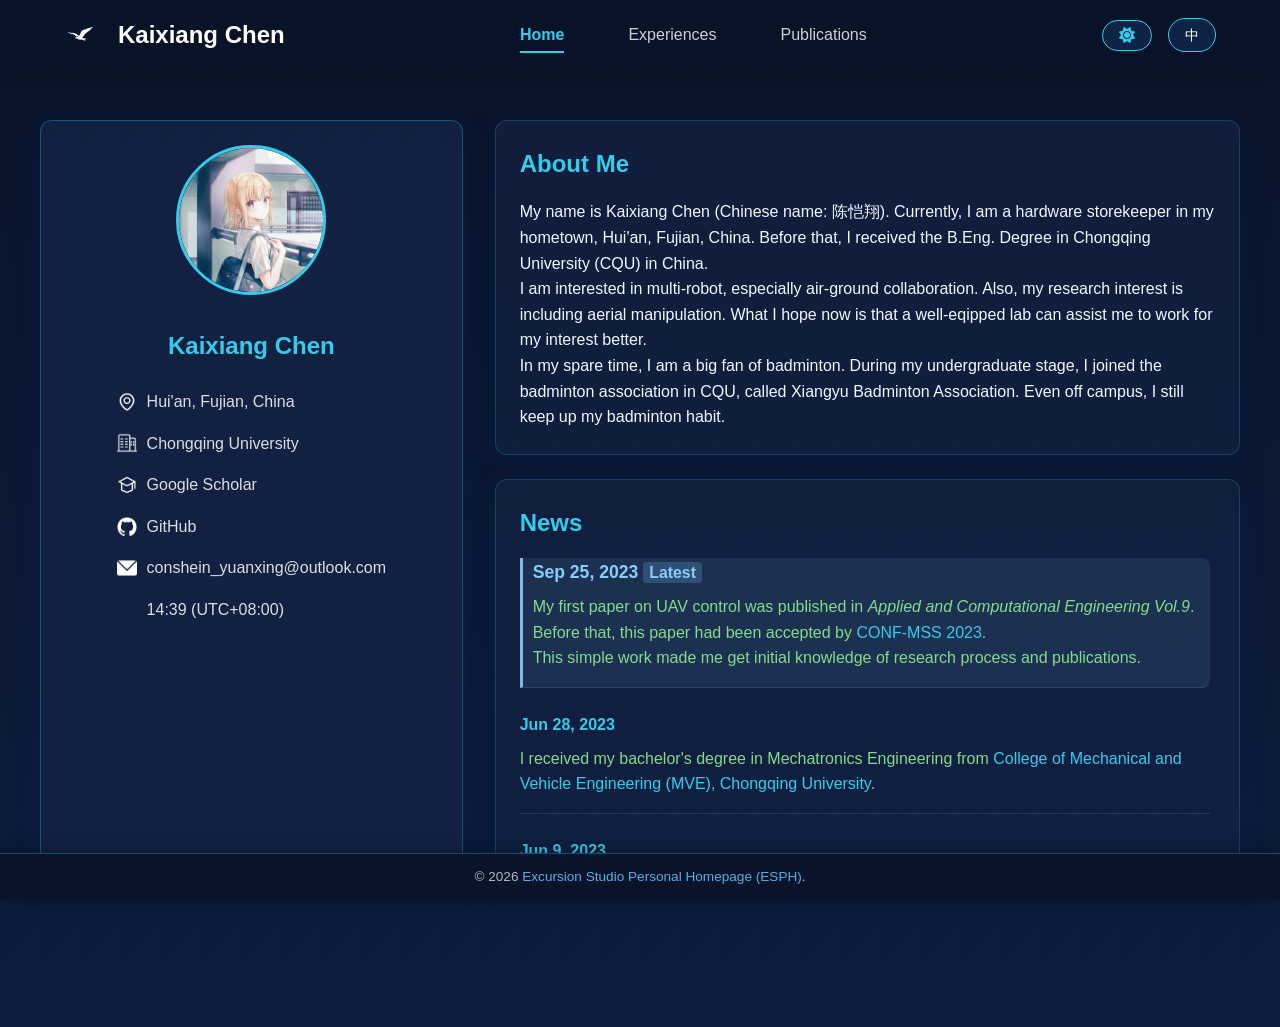
==== commit 1a330eb7: "refactor(configs): 重构配置文件结构并更新内容 - 将JSON配置文件从旧格式迁移到新格式 - 删除不再使用的旧配置文件 - 更新部分配置文件内容 - 移除不再需要的字体和图片资源 " ====
--- a/index.html
+++ b/index.html
@@ -1,39 +1,31 @@
 <!DOCTYPE html>
-<html>
 
-<!-- Written by Constantine Heinrich Chen (ConsHein Chen) -->
+<!-- Written by Constantine Heinrich CHEN (ConsHein CHEN) -->
+<!-- Last Updated: 2025-10-29 -->
 
-<!-- Last Change: 2025-09-29 -->
-
+<html lang="en">
 <head>
-  <meta charset="utf-8">
-  <meta http-equiv="Content-Type" content="text/html; charset=utf-8">
-  <meta name="viewport" content="width=device-width">
-  <meta http-equiv="Cache-Control" content="no-cache, no-store, must-revalidate">
-  <meta http-equiv="Pragma" content="no-cache">
-  <meta http-equiv="Expires" content="0">
-  <script src="src/cacheclearing.js"></script>
-  <link rel="stylesheet" href="src/base.css">
-  <link rel="stylesheet" href="components/all_min.css">
-  <link rel="stylesheet" href="src/mobile.css">
-  <link rel="stylesheet" href="src/light.css">
-  <link rel="shortcut icon" type="image/x-icon" href="images/homepage/favicon/favicon.ico">
-  <script src="src/language.js"></script>
-  <script src="src/theme.js"></script>
-  <script src="src/distribution.js"></script>
-  <script src="src/home.js"></script>
-  <script src="src/experiences.js"></script>
-  <script src="src/publications.js"></script>
-  <script src="components/pdf-lib.min.js"></script>
-  <script src="components/fontkit.umd.js"></script>
-  <script src="src/cv.js"></script>
-  <script src="src/cv_generator.js"></script>
-  <script src="src/nav.js"></script>
-  <script src="src/module-container.js"></script>
+    <meta charset="UTF-8">
+    <meta name="viewport" content="width=device-width, initial-scale=1.0">
+    <title>Personal Homepage</title>
+    <link rel="icon" type="image/x-icon" href="images/homepage/favicon/favicon.ico">
+    <link rel="stylesheet" href="components/all_min.css">
+    <link rel="stylesheet" href="src/base.css">
+    <link rel="stylesheet" href="src/light.css">
+    <link rel="stylesheet" href="src/mobile.css">
+    <link rel="stylesheet" href="src/module-container.css">
 </head>
-
 <body>
-
+    <!-- Content will be dynamically created by JavaScript | 内容将由JavaScript动态创建 -->
+    
+    <!-- Scripts | 脚本 -->
+    <script src="src/module-container.js"></script>
+    <script src="src/language.js"></script>
+    <script src="src/load.js"></script>
+    <script src="src/nav.js"></script>
+    <script src="src/tab.js"></script>
+    <script src="src/home.js"></script>
+    <script src="src/experiences.js"></script>
+    <script src="src/publications.js"></script>
 </body>
-
 </html>
--- a/src/base.css
+++ b/src/base.css
@@ -1,9 +1,8 @@
-/*
- * Written by Constantine Heinrich Chen (ConsHein Chen)
- * Last Change: 2025-09-29
- */
-
-/* Navigation bar styles */
+/* Written by Constantine Heinrich CHEN (ConsHein CHEN) */
+/* Last Updated: 2025-10-29 */
+
+
+/* Global Styles | 全局样式 */
 :root {
   --primary: #2a6bc6;
   --secondary: #1a3a7a;
@@ -11,8 +10,182 @@
   --dark: #0a1429;
   --light: #f0f8ff;
   --gray: #5a708a;
-}
-
+  --link-color: #34cceb;
+  --link-hover-color: #5dd8f5;
+  --link-visited-color: #9370db;
+  
+  /* Module Container Variables | 模块容器变量 */
+  --education-color: #3498db;
+  --publication-color: #2ecc71;
+  --experience-color: #e74c3c;
+  --employment-color: #f39c12;
+  --honor-color: #9b59b6;
+  --teaching-color: #1abc9c;
+  --reviewer-color: #34495e;
+  --patent-color: #e67e22;
+  
+  --card-bg: rgba(255, 255, 255, 0.05);
+  --border-color: rgba(255, 255, 255, 0.1);
+  --text-color: #f0f8ff;
+  --secondary-text-color: #b8c6db;
+  --tag-bg: rgba(255, 255, 255, 0.1);
+  --tag-color: #b8c6db;
+  --tag-hover-bg: rgba(255, 255, 255, 0.2);
+  
+  /* Section Title Variables | 章节标题变量 */
+  --section-title-color: #f0f8ff;
+  --section-title-border-color: #34cceb;
+  --section-title-font-size: 2.5rem;
+  --section-title-font-weight: 700;
+  
+  /* Tab Variables | 标签页变量 */
+  --tab-color: #b8c6db;
+  --tab-hover-color: #f0f8ff;
+  --tab-active-color: #34cceb;
+  --tab-border-color: rgba(255, 255, 255, 0.1);
+  --tab-active-border-color: #34cceb;
+  --tab-transition: all 0.3s ease;
+}
+
+/* Section Title Styles | 章节标题样式 */
+.section-title {
+  font-size: var(--section-title-font-size);
+  font-weight: var(--section-title-font-weight);
+  color: var(--section-title-color);
+  text-align: center;
+  margin-bottom: 1rem;
+  position: relative;
+  padding-bottom: 1rem;
+}
+
+/* Tab Container Styles | 标签页容器样式 */
+.tabs-container {
+  display: flex;
+  flex-direction: column;
+  margin: 2rem auto;
+  position: relative;
+  align-items: center;
+  width: 100%;
+  max-width: 1200px;
+}
+
+.tabs {
+  display: flex;
+  justify-content: center;
+  align-items: center;
+  border-bottom: 1px solid var(--tab-border-color);
+  width: 100%;
+  max-width: 800px;
+}
+
+.tab-button {
+  padding: 1rem 1.5rem;
+  background: none;
+  border: none;
+  color: var(--tab-color);
+  cursor: pointer;
+  font-size: 1rem;
+  font-weight: 500;
+  transition: var(--tab-transition);
+  position: relative;
+  z-index: 1;
+}
+
+.tab-button::after {
+  content: '';
+  position: absolute;
+  bottom: 0;
+  left: 0;
+  width: 100%;
+  height: 2px;
+  background: transparent;
+  transition: background-color 0.3s ease;
+}
+
+.tab-button:hover {
+  color: var(--tab-hover-color);
+}
+
+.tab-button.active {
+  color: var(--tab-active-color);
+}
+
+.tab-button.active::after {
+  background: var(--tab-active-border-color);
+}
+
+.tab-pane {
+  display: none;
+  animation: fadeIn 0.5s ease-in-out;
+  width: 100%;
+  justify-content: center;
+}
+
+.tab-pane.active {
+  display: flex;
+}
+
+@keyframes fadeIn {
+  from { opacity: 0; transform: translateY(10px); }
+  to { opacity: 1; transform: translateY(0); }
+}
+
+* {
+  margin: 0;
+  padding: 0;
+  box-sizing: border-box;
+  font-family: 'Segoe UI', Tahoma, Geneva, Verdana, sans-serif;
+}
+
+/* Global link styles | 全局超链接样式 */
+a {
+  color: var(--link-color);
+  text-decoration: none;
+  transition: color 0.3s ease, text-decoration 0.3s ease;
+}
+
+a:hover {
+  color: var(--link-hover-color);
+  text-decoration: underline;
+}
+
+a:visited {
+  color: var(--link-color);
+}
+
+a:focus {
+  outline: 2px solid var(--accent);
+  outline-offset: 2px;
+  border-radius: 2px;
+}
+
+a:active {
+  color: var(--link-color);
+  text-decoration: none;
+}
+
+/* Default to dark theme | 默认使用深色主题 */
+body {
+    background: linear-gradient(135deg, var(--dark) 0%, #0c1d3e 100%),
+                url('data:image/svg+xml;utf8,<svg xmlns="http://www.w3.org/2000/svg" width="100" height="100" viewBox="0 0 100 100"><rect fill="none" stroke="%232a6bc6" stroke-width="0.5" stroke-dasharray="2,4" opacity="0.1" x="0" y="0" width="100" height="100"/></svg>');
+    background-size: 40px;
+    color: var(--light);
+    line-height: 1.6;
+    padding-top: 80px; /* Space for fixed navigation bar | 为固定导航栏留出空间 */
+    min-height: 100vh;
+    display: flex;
+    flex-direction: column;
+}
+
+/* Dark theme styles (default) | 深色主题样式（默认） */
+body.dark-theme {
+    background: linear-gradient(135deg, var(--dark) 0%, #0c1d3e 100%),
+                url('data:image/svg+xml;utf8,<svg xmlns="http://www.w3.org/2000/svg" width="100" height="100" viewBox="0 0 100 100"><rect fill="none" stroke="%232a6bc6" stroke-width="0.5" stroke-dasharray="2,4" opacity="0.1" x="0" y="0" width="100" height="100"/></svg>');
+    background-size: 40px;
+    color: var(--light);
+}
+
+/* Header and Navigation | 头部和导航 */
 header {
   background: rgba(10, 20, 41, 0.95);
   backdrop-filter: blur(10px);
@@ -37,21 +210,6 @@
   box-sizing: border-box;
 }
 
-/* Mobile-specific adjustments for header and navbar */
-@media (max-width: 768px) {
-  header {
-    padding: 0;
-    width: 100vw;
-    max-width: 100vw;
-  }
-  
-  .navbar {
-    padding: 0;
-    width: 100vw;
-    max-width: 100vw;
-  }
-}
-
 .logo {
   display: flex;
   align-items: center;
@@ -65,9 +223,23 @@
   color: var(--accent);
 }
 
+/* Dark theme logo styles (default) | 深色主题标志样式（默认） */
+body.dark-theme .logo {
+  color: white;
+}
+
+body.dark-theme .logo i {
+  color: var(--accent);
+}
+
+/* Dark theme logo image | 深色主题标志图像 */
+body.dark-theme .logo img {
+  filter: brightness(0) invert(1);
+}
+
 .nav-links {
   display: flex;
-  gap: 2rem;
+  gap: 4rem;
 }
 
 .nav-links a {
@@ -76,10 +248,40 @@
   font-weight: 500;
   transition: color 0.3s;
   position: relative;
+  outline: none;
+  -webkit-outline: none;
+  -moz-outline: none;
+  -ms-outline: none;
+  box-shadow: none;
+  -webkit-box-shadow: none;
+  -moz-box-shadow: none;
+  -ms-box-shadow: none;
 }
 
 .nav-links a:hover {
   color: var(--accent);
+}
+
+.nav-links a:focus {
+  outline: none;
+  -webkit-outline: none;
+  -moz-outline: none;
+  -ms-outline: none;
+  box-shadow: none;
+  -webkit-box-shadow: none;
+  -moz-box-shadow: none;
+  -ms-box-shadow: none;
+}
+
+.nav-links a:active {
+  outline: none;
+  -webkit-outline: none;
+  -moz-outline: none;
+  -ms-outline: none;
+  box-shadow: none;
+  -webkit-box-shadow: none;
+  -moz-box-shadow: none;
+  -ms-box-shadow: none;
 }
 
 .nav-links a::after {
@@ -107,252 +309,215 @@
   background: var(--accent);
 }
 
-* {
-  margin: 0;
-  padding: 0;
-  box-sizing: border-box;
-  font-family: 'Segoe UI', Tahoma, Geneva, Verdana, sans-serif;
-}
-
-body {
-  background: linear-gradient(135deg, var(--dark) 0%, #0c1d3e 100%),
-              url('data:image/svg+xml;utf8,<svg xmlns="http://www.w3.org/2000/svg" width="100" height="100" viewBox="0 0 100 100"><rect fill="none" stroke="%232a6bc6" stroke-width="0.5" stroke-dasharray="2,4" opacity="0.1" x="0" y="0" width="100" height="100"/></svg>');
-  background-size: 40px;
-  color: var(--light);
-  line-height: 1.6;
-  padding-top: 80px; /* Space for fixed navigation bar */
-  min-height: 100vh;
-  display: flex;
-  flex-direction: column;
-}
-
-/* Dark theme styles (default) */
-body.dark-theme {
-  background: linear-gradient(135deg, var(--dark) 0%, #0c1d3e 100%),
-              url('data:image/svg+xml;utf8,<svg xmlns="http://www.w3.org/2000/svg" width="100" height="100" viewBox="0 0 100 100"><rect fill="none" stroke="%232a6bc6" stroke-width="0.5" stroke-dasharray="2,4" opacity="0.1" x="0" y="0" width="100" height="100"/></svg>');
-  background-size: 40px;
-  color: var(--light);
-}
-
-/* Base styles */
-.btn {
-  display: inline-block;
-  background: var(--primary);
-  color: white;
-  padding: 0.8rem 2rem;
-  border-radius: 30px;
-  text-decoration: none;
-  font-weight: 600;
-  transition: all 0.3s ease;
-  border: 2px solid var(--accent);
-}
-
-.btn:hover {
-  background: var(--accent);
-  transform: translateY(-3px);
-  box-shadow: 0 5px 15px rgba(52, 204, 235, 0.4);
-}
-
-/* No content message style */
-.no-content-message {
-  text-align: center;
-  padding: 2rem;
-  color: var(--gray);
-  font-style: italic;
-  background-color: rgba(20, 36, 71, 0.3);
-  border-radius: 8px;
-  margin: 1rem 0;
-  box-shadow: 0 2px 4px rgba(0, 0, 0, 0.1);
-}
-
-.cards {
-  display: grid;
-  grid-template-columns: repeat(auto-fit, minmax(300px, 1fr));
-  gap: 2rem;
-  margin: 2rem 0;
-}
-
-.card {
-  background: rgba(20, 36, 71, 0.6);
-  border-radius: 12px;
-  overflow: hidden;
-  transition: transform 0.3s ease;
-  border: 1px solid rgba(52, 204, 235, 0.2);
-  box-shadow: 0 5px 25px rgba(0, 30, 90, 0.3);
-  padding: 2rem;
-}
-
-.card:hover {
-  transform: translateY(-10px);
-  box-shadow: 0 10px 30px rgba(52, 204, 235, 0.3);
-  border-color: var(--accent);
-}
-
-.card h3 {
-  font-size: 1.5rem;
-  margin-bottom: 1rem;
-  color: var(--accent);
-}
-
-.card p {
-  color: rgba(255, 255, 255, 0.85);
-  margin-bottom: 1.5rem;
-}
-
-footer {
-  text-align: center;
-  padding: 2rem;
-  margin-top: 3rem;
-  color: rgba(255, 255, 255, 0.7);
+/* Controls Container | 控件容器 */
+.controls {
+  display: flex;
+  gap: 1rem;
+  align-items: center;
+}
+
+/* Theme and Language Switch Buttons | 主题和语言切换按钮 */
+.theme-switch, .language-switch {
+  background: rgba(42, 107, 198, 0.2) !important;
+  color: white !important;
+  border: 1px solid var(--accent) !important;
+  border-radius: 20px !important;
+  padding: 0.4rem 1rem !important;
+  font-size: 0.9rem !important;
+  cursor: pointer !important;
+  transition: all 0.3s ease, transform 0.2s ease !important;
+  display: inline-flex !important;
+  align-items: center !important;
+  justify-content: center !important;
+  text-align: center !important;
+  text-decoration: none !important;
+  outline: none !important;
+  -webkit-outline: none !important;
+  -moz-outline: none !important;
+  -ms-outline: none !important;
+  box-shadow: none !important;
+  -webkit-box-shadow: none !important;
+  -moz-box-shadow: none !important;
+  -ms-box-shadow: none !important;
+  opacity: 1 !important;
+  visibility: visible !important;
+  transform: scale(1) !important;
+  min-width: 40px !important;
+}
+
+.theme-switch i, .language-switch i {
+  font-size: 1rem !important;
+  color: var(--accent) !important;
+}
+
+.theme-switch:hover, .language-switch:hover {
+  background: rgba(42, 107, 198, 0.4) !important;
+  transform: translateY(-2px) scale(1.05) !important;
+  box-shadow: 0 4px 8px rgba(0, 0, 0, 0.2) !important;
+}
+
+.theme-switch:hover i, .language-switch:hover i {
+  color: white !important;
+}
+
+.theme-switch:focus, .language-switch:focus {
+  outline: none !important;
+  -webkit-outline: none !important;
+  -moz-outline: none !important;
+  -ms-outline: none !important;
+  box-shadow: none !important;
+  -webkit-box-shadow: none !important;
+  -moz-box-shadow: none !important;
+  -ms-box-shadow: none !important;
+}
+
+.theme-switch:active, .language-switch:active {
+  outline: none !important;
+  -webkit-outline: none !important;
+  -moz-outline: none !important;
+  -ms-outline: none !important;
+  box-shadow: none !important;
+  -webkit-box-shadow: none !important;
+  -moz-box-shadow: none !important;
+  -ms-box-shadow: none !important;
+  transform: translateY(0) scale(0.95) !important;
+}
+
+.theme-switch:disabled, .language-switch:disabled {
+  opacity: 0.5 !important;
+  cursor: not-allowed !important;
+}
+
+/* Dark theme button styles | 深色主题按钮样式 */
+body.dark-theme .theme-switch, 
+body.dark-theme .language-switch {
+  background: rgba(42, 107, 198, 0.2) !important;
+  color: white !important;
+  border: 1px solid var(--accent) !important;
+}
+
+body.dark-theme .theme-switch i, 
+body.dark-theme .language-switch i {
+  color: var(--accent) !important;
+}
+
+body.dark-theme .theme-switch:hover, 
+body.dark-theme .language-switch:hover {
+  background: rgba(42, 107, 198, 0.4) !important;
+  box-shadow: 0 4px 8px rgba(0, 0, 0, 0.2) !important;
+}
+
+body.dark-theme .theme-switch:hover i, 
+body.dark-theme .language-switch:hover i {
+  color: white !important;
+}
+
+/* Footer Styles | 页脚样式 */
+.footer {
   position: fixed;
   bottom: 0;
   left: 0;
   width: 100%;
-  z-index: 999;
-}
-
-/* Dark theme footer styles */
-body.dark-theme footer {
-  color: rgba(255, 255, 255, 0.7);
   background: rgba(10, 20, 41, 0.95);
   backdrop-filter: blur(10px);
-}
-
-/* Add bottom spacing for landscape mode */
-@media screen and (orientation: landscape) {
-  body {
-    padding-bottom: 100px !important; /* Add bottom spacing for landscape mode */
-  }
-}
-
-.section-title h2 {
-  font-size: 2rem;
-  display: inline-block;
-  margin-bottom: 1rem;
-}
-
-.section-title h2:after {
-  content: '';
-  display: block;
-  width: 100px;
-  height: 4px;
-  background: var(--accent);
-  margin: 0.75rem auto 0;
-  border-radius: 2px;
-}
-
-/* CV section specific styles */
-.cv-download-container {
-  text-align: center;
-  margin: 1.5rem 0;
-}
-
-.cv-content {
-  width: 100%;
+  border-top: 1px solid rgba(52, 204, 235, 0.3);
+  box-shadow: 0 -2px 20px rgba(0, 0, 0, 0.3);
+  z-index: 999;
+  padding: 0.75rem 0;
+}
+
+.copyright-container {
   display: flex;
   justify-content: center;
   align-items: center;
-  padding-bottom: 3rem;
-}
-
-.cv-pdf-viewer {
-  width: 100%;
-  max-width: 100%;
-  margin: 1.5rem 0;
-  border-radius: 8px;
-  overflow: hidden;
-  box-shadow: 0 5px 15px rgba(0, 0, 0, 0.3);
-  background: #fff;
-  position: relative;
-}
-
-.cv-pdf-viewer object {
-  width: 100%;
-  height: 800px;
-  border: none;
-  display: block;
-  max-width: 100%;
-}
-
-.cv-pdf-viewer embed {
-  width: 100%;
-  height: 800px;
-  border: none;
-  display: block;
-  max-width: 100%;
-}
-
-.cv-pdf-viewer iframe {
-  width: 100%;
-  height: 800px;
-  border: none;
-  display: block;
-  max-width: 100%;
-}
-
-.pdf-fallback {
-  padding: 2rem;
+  max-width: 1600px;
+  margin: 0 auto;
+  padding: 0 5%;
+}
+
+.copyright-text {
+  color: rgba(255, 255, 255, 0.7);
+  font-size: 0.85rem;
+  margin: 0;
   text-align: center;
-  background: rgba(20, 36, 71, 0.6);
-  border-radius: 8px;
-  color: var(--light);
-  display: none; /* Hide fallback by default */
-}
-
-.pdf-fallback p {
-  margin-bottom: 1rem;
-}
-
-.pdf-fallback a {
-  color: var(--accent);
-  text-decoration: none;
-  font-weight: 600;
-}
-
-.pdf-fallback a:hover {
-  text-decoration: underline;
-}
-
-.pdf-error-message {
-  padding: 2rem;
-  text-align: center;
-  background: rgba(20, 36, 71, 0.6);
-  border-radius: 8px;
-  color: var(--light);
-  display: flex;
-  justify-content: center;
-  align-items: center;
-  height: 800px;
-}
-
-.pdf-error-message p {
-  font-size: 1.2rem;
-  margin: 0;
-}
-
-.pdf-loading-indicator {
-  padding: 2rem;
-  text-align: center;
-  background: rgba(20, 36, 71, 0.6);
-  border-radius: 8px;
-  color: var(--light);
-  display: flex;
-  justify-content: center;
-  align-items: center;
-  height: 800px;
-  position: absolute;
-  top: 0;
-  left: 0;
-  width: 100%;
-  z-index: 10;
-}
-
-.pdf-loading-indicator p {
-  font-size: 1.2rem;
-  margin: 0;
-}
-
-/* Tabs container styles */
+}
+
+/* Dark theme footer styles | 深色主题页脚样式 */
+body.dark-theme .footer {
+  background: rgba(10, 20, 41, 0.95);
+  border-top: 1px solid rgba(52, 204, 235, 0.3);
+}
+
+body.dark-theme .copyright-text {
+  color: rgba(255, 255, 255, 0.7);
+}
+
+/* Main Content Container | 主内容容器 */
+.main-container {
+  max-width: 1400px; /* Increased to accommodate the left margin | 增加以适应左边距 */
+  margin: 2rem auto;
+  padding: 0 1rem;
+  padding-bottom: 5rem; /* Add bottom padding to account for fixed footer | 添加底部内边距以适应固定页脚 */
+  min-height: calc(100vh - 80px); /* Ensure minimum height to push footer down | 确保最小高度以将页脚推下 */
+}
+
+/* Content Sections | 内容区域 */
+.content-section {
+    display: none;
+    padding: 0;
+    background: transparent;
+    border-radius: 0;
+    border: none;
+    box-shadow: none;
+    margin-bottom: 2rem;
+    transition: var(--transition);
+    margin-left: auto;
+    margin-right: auto;
+    max-width: 1200px;
+}
+
+.content-section.active {
+    display: block;
+}
+
+.section-content {
+    max-width: 800px;
+    margin: 0 auto;
+}
+
+/* Experiences and Publications styles have been removed as requested */
+
+.section-content h2 {
+    color: var(--accent);
+    margin-bottom: 1rem;
+    font-size: 2rem;
+}
+
+.section-content p {
+    color: rgba(255, 255, 255, 0.9);
+    margin-bottom: 1rem;
+    line-height: 1.6;
+}
+
+/* Section Title Styles | 标题样式 */
+.section-title h2 {
+    font-size: 2rem;
+    display: inline-block;
+    margin-bottom: 1rem;
+    color: var(--accent);
+}
+
+.section-title h2:after {
+    content: '';
+    display: block;
+    width: 100px;
+    height: 4px;
+    background: var(--accent);
+    margin: 0.75rem auto 0;
+    border-radius: 2px;
+}
+
+/* Tabs container styles | 标签页容器样式 */
 .tabs-container {
   margin: 1.5rem 0;
 }
@@ -396,6 +561,24 @@
 
 .tab-content {
   position: relative;
+  margin-top: 1rem;
+  width: 100%;
+  max-width: 1200px;
+  margin-left: auto;
+  margin-right: auto;
+}
+
+.education-modules-container,
+.employment-modules-container,
+.honors-awards-modules-container,
+.teaching-modules-container,
+.reviewer-modules-container {
+  display: flex;
+  flex-direction: column;
+  gap: 1.5rem;
+  width: 100%;
+  max-width: 1200px;
+  align-items: center;
 }
 
 .tab-pane {
@@ -418,12 +601,20 @@
   }
 }
 
-/* Home page specific styles */
+/* Home page specific styles | 首页特定样式 */
 .home-container {
     display: flex;
     flex-direction: column;
     gap: 2rem;
     margin-top: 0.5rem;
+    max-width: 1200px;
+    margin-left: auto;
+    margin-right: auto;
+    padding: 0;
+    background: transparent;
+    border-radius: 0;
+    border: none;
+    box-shadow: none;
 }
 
 .home-content-container {
@@ -431,18 +622,18 @@
     gap: 2rem;
 }
 
-/* Left Information Section */
+/* Left Information Section | 左侧信息栏 */
 .info-section {
     flex: 1;
     display: flex;
     flex-direction: column;
     align-items: center;
     padding: 1.5rem;
-    background: rgba(20, 36, 71, 0.6);
+    background: rgba(20, 36, 71, 0.8);
     border-radius: 12px;
-    border: 1px solid rgba(52, 204, 235, 0.2);
-    box-shadow: 0 5px 25px rgba(0, 30, 90, 0.3);
-    transition: opacity 0.3s ease; /* Only transition opacity, not transform */
+    border: 1px solid rgba(52, 204, 235, 0.3);
+    box-shadow: 0 5px 25px rgba(0, 30, 90, 0.4);
+    transition: opacity 0.3s ease; /* Only transition opacity, not transform | 仅过渡不透明度，不变形 */
 }
 
 .profile-photo {
@@ -452,7 +643,7 @@
     object-fit: cover;
     border: 3px solid var(--accent);
     margin-bottom: 1.5rem;
-    transition: none; /* Prevent any transition effects on the profile photo */
+    transition: none; /* Prevent any transition effects on the profile photo | 防止个人照片上的任何过渡效果 */
 }
 
 .info-content h2 {
@@ -475,8 +666,6 @@
     filter: invert(100%);
 }
 
-
-
 .info-item span,
 .info-item a {
     color: rgba(255, 255, 255, 0.85);
@@ -488,14 +677,13 @@
     text-decoration: underline;
 }
 
-/* Right Content Section */
+/* Right Content Section | 右侧内容区域 */
 .home-content-section {
     flex: 2;
     display: flex;
     flex-direction: column;
-    gap: 2rem;
-}
-
+    gap: 1.5rem;
+}
 
 .intro-section {
     background: rgba(20, 36, 71, 0.6);
@@ -562,27 +750,7 @@
     text-decoration: underline;
 }
 
-/* Footer link styles to match news links */
-#footer a {
-    color: var(--accent);
-    text-decoration: none;
-}
-
-#footer a:hover {
-    text-decoration: underline;
-}
-
-/* Patent number link styles to match news links */
-.module-content p a {
-    color: var(--accent);
-    text-decoration: none;
-}
-
-.module-content p a:hover {
-    text-decoration: underline;
-}
-
-/* Latest news item special styling */
+/* Latest news item special styling | 最新新闻项特殊样式 */
 .news-item:first-child {
     border-left: 3px solid rgba(135, 206, 250, 0.9);
     padding-left: 10px;
@@ -596,7 +764,7 @@
     font-size: 1.1em;
 }
 
-/* Latest label styling */
+/* Latest label styling | 最新标签样式 */
 .latest-label {
     color: rgba(135, 206, 250, 1);
     font-weight: bold;
@@ -612,7 +780,7 @@
     font-weight: 500;
 }
 
-/* Responsive design */
+/* Responsive design | 响应式设计 */
 @media (max-width: 768px) {
     .home-container {
         flex-direction: column;
@@ -624,756 +792,85 @@
     }
 }
 
-/* General content section styles */
-.content-section {
-    width: 100%;
-    display: none;
-    padding: 10px 0;
-    transition: opacity 0.3s ease;
-    min-height: 60vh;
-    box-sizing: border-box;
-    flex: 1;
-}
-
-.content-section.active {
-    display: block;
-}
-
-/* Language switch button styles */
-.language-switch {
-    background: rgba(42, 107, 198, 0.2) !important;
-    color: white !important;
-    border: 1px solid var(--accent) !important;
-    border-radius: 20px !important;
-    padding: 0.4rem 1rem !important;
-    font-size: 0.9rem !important;
-    cursor: pointer !important;
-    transition: all 0.3s ease, transform 0.2s ease !important;
-    margin-left: 1rem !important;
-    display: inline-block !important;
-    text-align: center !important;
-    text-decoration: none !important;
-    outline: none !important;
-    box-shadow: none !important;
-    opacity: 1 !important;
-    visibility: visible !important;
-    transform: scale(1) !important;
-}
-
-/* Theme switch button styles */
-.theme-switch {
-    background: rgba(42, 107, 198, 0.2) !important;
-    color: white !important;
-    border: 1px solid var(--accent) !important;
-    border-radius: 20px !important;
-    padding: 0.4rem 1rem !important;
-    font-size: 0.9rem !important;
-    cursor: pointer !important;
-    transition: all 0.3s ease, transform 0.2s ease !important;
-    margin-left: 0.5rem !important;
-    display: inline-block !important;
-    text-align: center !important;
-    text-decoration: none !important;
-    outline: none !important;
-    box-shadow: none !important;
-    opacity: 1 !important;
-    visibility: visible !important;
-    transform: scale(1) !important;
-}
-
-/* Container for switch buttons in landscape mode */
-.switch-buttons-container {
-    display: flex;
-    align-items: center;
-    margin-left: 1rem;
-}
-
-/* Landscape orientation styles for switch buttons */
-@media screen and (min-width: 769px) and (orientation: landscape) {
-    .switch-buttons-container {
-        display: flex;
-        align-items: center;
-        margin-left: 1rem;
-    }
-    
-    .language-switch, .theme-switch {
-        margin-left: 0.5rem !important;
-    }
-}
-
-.theme-switch:hover {
-    background: rgba(42, 107, 198, 0.4) !important;
-    transform: translateY(-2px) scale(1.05) !important;
-    box-shadow: 0 4px 8px rgba(0, 0, 0, 0.2) !important;
-}
-
-.theme-switch:focus {
-    outline: none !important;
-    box-shadow: 0 0 0 2px rgba(52, 204, 235, 0.5) !important;
-}
-
-.theme-switch:active {
-    transform: translateY(0) scale(0.95) !important;
-}
-
-.theme-switch:disabled {
-    opacity: 0.5 !important;
-    cursor: not-allowed !important;
-}
-
-.language-switch:hover {
-    background: rgba(42, 107, 198, 0.4) !important;
-    transform: translateY(-2px) scale(1.05) !important;
-    box-shadow: 0 4px 8px rgba(0, 0, 0, 0.2) !important;
-}
-
-.language-switch:focus {
-    outline: none !important;
-    box-shadow: 0 0 0 2px rgba(52, 204, 235, 0.5) !important;
-}
-
-.language-switch:active {
-    transform: translateY(0) scale(0.95) !important;
-}
-
-.language-switch:disabled {
-    opacity: 0.5 !important;
-    cursor: not-allowed !important;
-}
-
-/* Smooth transitions for text elements */
-.nav-links a,
-.section-title h2,
-.intro-section h3,
-.news-section h3,
-.info-content h2,
-.info-item span,
-.info-item a,
-.news-date,
-.news-content,
-.module-title span,
-.module-subtitle,
-.module-date,
-.module-content,
-.module-tag {
-    transition: color 0.3s ease, opacity 0.3s ease;
-}
-
-/* Smooth transitions for content sections */
-.home-content-section,
-.intro-section,
-.news-section,
-.card,
-.module-container,
-.modules-container {
-    transition: opacity 0.3s ease, transform 0.3s ease;
-}
-
-/* Main content wrapper transition */
-.content-wrapper {
-    transition: opacity 0.3s ease;
-}
-
-/* Custom scrollbar styles */
+/* Experience section styles | 经历部分样式 */
+.experiences-section {
+    max-width: 1200px;
+    margin-left: auto;
+    margin-right: auto;
+    padding: 0;
+    background: transparent;
+    border-radius: 0;
+    border: none;
+    box-shadow: none;
+}
+
+/* Publications section styles | 出版物部分样式 */
+.publications-section {
+    max-width: 1200px;
+    margin-left: auto;
+    margin-right: auto;
+    padding: 0;
+    background: transparent;
+    border-radius: 0;
+    border: none;
+    box-shadow: none;
+}
+
+/* Experience Item Styles | 经历项目样式 */
+.experience-item {
+  background: rgba(20, 36, 71, 0.6);
+  border-radius: 12px;
+  padding: 1.5rem;
+  margin-bottom: 1.5rem;
+  border: 1px solid rgba(52, 204, 235, 0.2);
+  box-shadow: 0 5px 15px rgba(0, 30, 90, 0.3);
+  transition: transform 0.3s ease, box-shadow 0.3s ease;
+}
+
+.experience-item:hover {
+  transform: translateY(-5px);
+  box-shadow: 0 8px 20px rgba(0, 30, 90, 0.4);
+}
+
+.experience-item h3 {
+  color: var(--accent);
+  margin-bottom: 0.5rem;
+  font-size: 1.3rem;
+}
+
+.experience-item .period {
+  color: var(--gray);
+  font-style: italic;
+  margin-bottom: 0.75rem;
+}
+
+.experience-item p {
+  color: rgba(255, 255, 255, 0.9);
+  line-height: 1.6;
+}
+
+/* Custom scrollbar styles | 自定义滚动条样式 */
 ::-webkit-scrollbar {
-    width: 10px;
+  width: 10px;
 }
 
 ::-webkit-scrollbar-track {
-    background: rgba(20, 36, 71, 0.3);
-    border-radius: 10px;
+  background: rgba(20, 36, 71, 0.3);
+  border-radius: 10px;
 }
 
 ::-webkit-scrollbar-thumb {
-    background: linear-gradient(to bottom, var(--primary), var(--secondary));
-    border-radius: 10px;
-    border: 2px solid rgba(20, 36, 71, 0.3);
+  background: linear-gradient(to bottom, var(--primary), var(--secondary));
+  border-radius: 10px;
+  border: 2px solid rgba(20, 36, 71, 0.3);
 }
 
 ::-webkit-scrollbar-thumb:hover {
-    background: linear-gradient(to bottom, var(--accent), var(--primary));
-}
-
-/* For Firefox */
+  background: linear-gradient(to bottom, var(--accent), var(--primary));
+}
+
+/* For Firefox | 适用于Firefox */
 * {
-    scrollbar-width: thin;
-    scrollbar-color: var(--primary) rgba(20, 36, 71, 0.3);
-}
-
-/* Module Container Styles */
-.module-container {
-    background: rgba(20, 36, 71, 0.6);
-    border-radius: 12px;
-    border: 1px solid rgba(52, 204, 235, 0.2);
-    box-shadow: 0 5px 25px rgba(0, 30, 90, 0.3);
-    margin-bottom: 1rem;
-    overflow: hidden;
-    transition: opacity 0.3s ease, transform 0.3s ease, box-shadow 0.3s ease;
-    opacity: 1;
-}
-
-.module-container:hover {
-    transform: translateY(-5px);
-    box-shadow: 0 10px 30px rgba(52, 204, 235, 0.3);
-}
-
-.module-header {
-    padding: 1.2rem 1.5rem;
-    border-bottom: 1px solid rgba(52, 204, 235, 0.2);
-    display: flex;
-    justify-content: space-between;
-    align-items: center;
-}
-
-.module-title {
-    font-size: 1.4rem;
-    color: var(--accent);
-    margin: 0;
-    display: flex;
-    align-items: center;
-    gap: 0.8rem;
-}
-
-.module-title i {
-    font-size: 1.2rem;
-}
-
-.module-subtitle {
-    color: rgba(255, 255, 255, 0.7);
-    font-size: 0.9rem;
-    margin: 0;
-}
-
-.module-body {
-    padding: 1.5rem;
-    display: flex;
-    flex-direction: row;
-    gap: 1.5rem;
-}
-
-.module-image-container {
-    flex: 0 0 400px;
-    height: auto;
-}
-
-.module-container.education .module-image-container {
-    flex: 0 0 100px;
-}
-
-.module-container.employment .module-image-container {
-    flex: 0 0 100px;
-}
-
-.module-container.publication .module-image-container {
-    flex: 0 0 200px;
-}
-
-.module-image {
-    width: 100%;
-    height: auto;
-    object-fit: cover;
-    border-radius: 8px;
-    box-shadow: 0 4px 12px rgba(0, 0, 0, 0.2);
-    transition: transform 0.3s ease, box-shadow 0.3s ease;
-    cursor: pointer;
-}
-
-.module-image::after {
-    content: '\f00e';
-    font-family: 'Font Awesome 5 Free';
-    font-weight: 900;
-    position: absolute;
-    top: 10px;
-    right: 10px;
-    background: rgba(0, 0, 0, 0.6);
-    color: white;
-    width: 30px;
-    height: 30px;
-    border-radius: 50%;
-    display: flex;
-    align-items: center;
-    justify-content: center;
-    opacity: 0;
-    transition: opacity 0.3s ease;
-    pointer-events: none;
-}
-
-.module-image-container {
-    position: relative;
-}
-
-.module-image-container:hover .module-image::after {
-    opacity: 1;
-}
-
-.module-image-container a:hover .module-image {
-    transform: scale(1.03);
-    box-shadow: 0 6px 16px rgba(0, 0, 0, 0.3);
-}
-
-.module-container.publication .module-image-container:hover .module-image {
-    transform: scale(1.03);
-    box-shadow: 0 6px 16px rgba(0, 0, 0, 0.3);
-    cursor: pointer;
-}
-
-.module-content {
-    color: rgba(255, 255, 255, 0.85);
-    line-height: 1.6;
-    flex: 1;
-}
-
-.module-footer {
-    padding: 1rem 1.5rem;
-    border-top: 1px solid rgba(52, 204, 235, 0.2);
-    display: flex;
-    justify-content: space-between;
-    align-items: center;
-}
-
-.module-date {
-    color: var(--accent);
-    font-weight: 500;
-    font-size: 0.9rem;
-}
-
-.module-links {
-    display: flex;
-    gap: 1rem;
-}
-
-.module-link {
-    color: var(--accent);
-    text-decoration: none;
-    font-size: 0.9rem;
-    display: flex;
-    align-items: center;
-    gap: 0.3rem;
-    transition: color 0.3s ease;
-    padding: 0.3rem 0.8rem;
-    border-radius: 15px;
-    background: rgba(52, 204, 235, 0.1);
-    border: 1px solid rgba(52, 204, 235, 0.2);
-}
-
-.module-link:hover {
-    color: white;
-    text-decoration: none;
-    background: rgba(52, 204, 235, 0.3);
-    transform: translateY(-2px);
-    box-shadow: 0 4px 8px rgba(0, 0, 0, 0.2);
-}
-
-/* Special styling for different link types */
-.module-link.video-link {
-    background: rgba(255, 0, 0, 0.1);
-    border-color: rgba(255, 0, 0, 0.2);
-    color: #ff5252;
-}
-
-.module-link.video-link:hover {
-    background: rgba(255, 0, 0, 0.3);
-    color: white;
-}
-
-.module-link.site-link {
-    background: rgba(76, 175, 80, 0.1);
-    border-color: rgba(76, 175, 80, 0.2);
-    color: #66bb6a;
-}
-
-.module-link.site-link:hover {
-    background: rgba(76, 175, 80, 0.3);
-    color: white;
-}
-
-.module-link.paper-link {
-    background: rgba(33, 150, 243, 0.1);
-    border-color: rgba(33, 150, 243, 0.2);
-    color: #42a5f5;
-}
-
-.module-link.paper-link:hover {
-    background: rgba(33, 150, 243, 0.3);
-    color: white;
-}
-
-.module-link.code-link {
-    background: rgba(156, 39, 176, 0.1);
-    border-color: rgba(156, 39, 176, 0.2);
-    color: #ba68c8;
-}
-
-.module-link.code-link:hover {
-    background: rgba(156, 39, 176, 0.3);
-    color: white;
-}
-
-.module-tags {
-    display: flex;
-    flex-wrap: wrap;
-    gap: 0.5rem;
-    margin-top: 1rem;
-}
-
-.module-tag {
-    background: rgba(52, 204, 235, 0.2);
-    color: var(--accent);
-    padding: 0.3rem 0.8rem;
-    border-radius: 15px;
-    font-size: 0.8rem;
-    font-weight: 500;
-}
-
-/* Specialized module variants */
-.module-container.education {
-    border-left: 4px solid var(--accent);
-}
-
-.module-container.publication {
-    border-left: 4px solid #34cceb;
-}
-
-.module-container.publication .module-title {
-    color: var(--accent);
-}
-
-.module-container.experience {
-    border-left: 4px solid #4caf50;
-}
-
-.module-container.employment {
-    border-left: 4px solid #ff5722;
-}
-
-
-
-
-
-
-
-
-
-
-
-
-
-
-
-.module-container.honor {
-    border-left: 4px solid #ff9800;
-}
-
-.module-container.patent {
-    border-left: 4px solid #f5deb3;
-}
-
-.module-container.teaching {
-    border-left: 4px solid #9c27b0;
-}
-
-.module-container.reviewer {
-    border-left: 4px solid #607d8b;
-}
-
-/* Green color for education degree and publication type */
-.module-container.education .module-content strong:first-child,
-.module-container.publication .module-content p strong:first-of-type,
-.module-container.employment .module-content strong:first-child {
-    color: #4caf50;
-}
-
-/* Add spacing between degree and major in education modules */
-.module-container.education .module-content strong:first-child,
-.module-container.employment .module-content strong:first-child {
-    margin-right: 0.8rem;
-}
-
-/* Add spacing between type and conference/journal in publication modules */
-.module-container.publication .module-content p strong:first-of-type {
-    margin-right: 0.8rem;
-}
-
-/* Beige color for patent type */
-.module-container.patent .module-content .patent-type {
-    color: #f5deb3 !important;
-}
-
-/* Styles for tutor and dissertation elements - combined with green style */
-.module-tutor, .module-dissertation {
-    display: inline-block;
-    background: rgba(76, 175, 80, 0.15);
-    color: #81c784;
-    padding: 0.4rem 0.8rem;
-    border-radius: 6px;
-    margin: 0.3rem 0;
-    font-weight: 500;
-    border-left: 3px solid #4caf50;
-    box-shadow: 0 2px 4px rgba(0, 0, 0, 0.1);
-    transition: all 0.3s ease;
-}
-
-.module-tutor:hover, .module-dissertation:hover {
-    background: rgba(76, 175, 80, 0.25);
-    transform: translateY(-2px);
-    box-shadow: 0 4px 8px rgba(0, 0, 0, 0.15);
-}
-
-.module-project {
-    display: inline-block;
-    background: rgba(255, 87, 34, 0.15);
-    color: #ff8a65;
-    padding: 0.4rem 0.8rem;
-    border-radius: 6px;
-    margin: 0.3rem 0;
-    font-weight: 500;
-    border-left: 3px solid #ff5722;
-    box-shadow: 0 2px 4px rgba(0, 0, 0, 0.1);
-    transition: all 0.3s ease;
-}
-
-.module-project:hover {
-    background: rgba(255, 87, 34, 0.25);
-    transform: translateY(-2px);
-    box-shadow: 0 4px 8px rgba(0, 0, 0, 0.15);
-}
-
-/* Update module-date style for education section - remove outer styling */
-.module-date {
-    color: var(--accent);
-    font-weight: 500;
-    font-size: 0.9rem;
-    margin-top: 0.5rem;
-}
-
-/* Styles for honors module content */
-.module-container.honor .module-content p {
-    display: inline-block;
-    background: rgba(255, 152, 0, 0.15);
-    color: #ffb74d;
-    padding: 0.5rem 1rem;
-    border-radius: 8px;
-    margin: 0.3rem 0;
-    font-weight: 500;
-    border-left: 3px solid #ff9800;
-    box-shadow: 0 2px 4px rgba(0, 0, 0, 0.1);
-    transition: all 0.3s ease;
-    width: auto;
-}
-
-.module-container.honor .module-content p:hover {
-    background: rgba(255, 152, 0, 0.25);
-    transform: translateY(-2px);
-    box-shadow: 0 4px 8px rgba(0, 0, 0, 0.15);
-}
-
-/* Styles for teaching module content */
-.module-container.teaching .module-content p {
-    display: inline-block;
-    background: rgba(156, 39, 176, 0.15);
-    color: #ba68c8;
-    padding: 0.5rem 1rem;
-    border-radius: 8px;
-    margin: 0.3rem 0;
-    font-weight: 500;
-    border-left: 3px solid #9c27b0;
-    box-shadow: 0 2px 4px rgba(0, 0, 0, 0.1);
-    transition: all 0.3s ease;
-    width: auto;
-    line-height: 1.6;
-}
-
-.module-container.teaching .module-content p:hover {
-    background: rgba(156, 39, 176, 0.25);
-    transform: translateY(-2px);
-    box-shadow: 0 4px 8px rgba(0, 0, 0, 0.15);
-}
-
-/* Styles for reviewer module content */
-.module-container.reviewer .module-content p {
-    display: inline-block;
-    background: rgba(96, 125, 139, 0.15);
-    color: #b0bec5;
-    padding: 0.5rem 1rem;
-    border-radius: 8px;
-    margin: 0.3rem 0;
-    font-weight: 500;
-    border-left: 3px solid #607d8b;
-    box-shadow: 0 2px 4px rgba(0, 0, 0, 0.1);
-    transition: all 0.3s ease;
-    width: auto;
-    line-height: 1.6;
-}
-
-.module-container.reviewer .module-content p:hover {
-    background: rgba(96, 125, 139, 0.25);
-    transform: translateY(-2px);
-    box-shadow: 0 4px 8px rgba(0, 0, 0, 0.15);
-}
-
-/* Styles for publication module content */
-.module-container.publication .module-content {
-    padding: 0;
-}
-
-.module-container.publication .module-content > div {
-    display: inline-block;
-    width: auto;
-}
-
-.module-container.publication .module-content p {
-    margin: 0.4rem 0;
-    line-height: 1.6;
-    color: rgba(255, 255, 255, 0.9);
-}
-
-.module-container.publication .module-content p:first-child {
-    font-weight: 500;
-    color: var(--accent);
-    margin-top: 0;
-}
-
-.module-container.publication .module-content p:nth-child(2) {
-    color: rgba(255, 255, 255, 0.8);
-    font-size: 0.95rem;
-}
-
-.module-container.publication .module-content p:last-child {
-    border-left: 2px solid rgba(52, 204, 235, 0.3);
-    padding-left: 0.8rem;
-    background: rgba(52, 204, 235, 0.05);
-    padding: 0.4rem 0.8rem;
-    border-radius: 0 4px 4px 0;
-    transition: all 0.3s ease;
-    color: rgba(255, 255, 255, 0.85);
-}
-
-.module-container.publication .module-content p:last-child:hover {
-    background: rgba(52, 204, 235, 0.1);
-}
-
-/* Styles for patent module content */
-.module-container.patent .module-content {
-    padding: 0;
-}
-
-.module-container.patent .module-content > div {
-    display: inline-block;
-    width: auto;
-}
-
-.module-container.patent .module-content p {
-    margin: 0.4rem 0;
-    line-height: 1.6;
-    color: rgba(255, 255, 255, 0.9);
-}
-
-.module-container.patent .module-content p:first-child {
-    font-weight: 500;
-    color: var(--accent);
-    margin-top: 0;
-}
-
-.module-container.patent .module-content p:nth-child(2) {
-    color: rgba(255, 255, 255, 0.8);
-    font-size: 0.95rem;
-}
-
-.module-container.patent .module-content .patent-type {
-    color: #f5deb3;
-    font-weight: 500;
-}
-
-.module-container.patent .module-content p:last-child {
-    border-left: 2px solid rgba(245, 222, 179, 0.3);
-    padding-left: 0.8rem;
-    background: rgba(245, 222, 179, 0.05);
-    padding: 0.4rem 0.8rem;
-    border-radius: 0 4px 4px 0;
-    transition: all 0.3s ease;
-    color: rgba(255, 255, 255, 0.85);
-    display: inline-block;
-    width: auto;
-}
-
-.module-container.patent .module-content p:last-child:hover {
-    background: rgba(245, 222, 179, 0.1);
-}
-
-/* Year header for academic papers */
-.year-header {
-    margin: 1rem 0 0.5rem 0;
-    padding-bottom: 0.5rem;
-    border-bottom: 2px solid var(--accent);
-}
-
-.year-header h3 {
-    margin: 0;
-    font-size: 1.5rem;
-    color: var(--accent);
-    font-weight: 600;
-}
-
-/* Container for papers within a year */
-.year-container {
-    margin-bottom: 1rem;
-}
-
-/* Responsive adjustments for module containers */
-@media (max-width: 768px) {
-    .module-container {
-        margin-bottom: 0.8rem;
-    }
-    
-    .module-header {
-        padding: 1rem;
-    }
-    
-    .module-title {
-        font-size: 1.2rem;
-    }
-    
-    .module-body {
-        padding: 1.2rem;
-        flex-direction: column;
-    }
-    
-    .module-image-container {
-        flex: 0 0 auto;
-        width: 100%;
-        margin-bottom: 1rem;
-    }
-    
-    .module-container.education .module-image-container {
-    flex: 0 0 auto;
-    width: 100%;
-    margin-bottom: 1rem;
-    max-width: 100px;
-}
-
-.module-container.employment .module-image-container {
-    flex: 0 0 auto;
-    width: 100%;
-    margin-bottom: 1rem;
-    max-width: 100px;
-}
-
-.module-container.publication .module-image-container {
-    flex: 0 0 auto;
-    width: 100%;
-    margin-bottom: 1rem;
-    max-width: 200px;
-}
-
-
-    
-    .module-content {
-        flex: 1;
-    }
-    
-    .module-footer {
-        flex-direction: column;
-        align-items: flex-start;
-        gap: 0.8rem;
-    }
-}+  scrollbar-width: thin;
+  scrollbar-color: var(--primary) rgba(20, 36, 71, 0.3);
+}
--- a/src/light.css
+++ b/src/light.css
@@ -1,487 +1,479 @@
-/*
- * Written by Constantine Heinrich Chen (ConsHein Chen)
- * Last Change: 2025-09-29
- */
-
-/* Light theme styles - inherits from dark theme and overrides specific properties */
+/* Light Theme Styles | 浅色主题样式 */
 body.light-theme {
-    /* Override CSS variables for light theme */
-    --primary: #3498db;
-    --secondary: #2980b9;
-    --accent: #34ccff;
-    --dark: #2c3e50;
-    --light: #ecf0f1;
-    --background: #ffffff;
-    --text: #2c3e50;
-    --card-bg: #f8f9fa;
-    --border: #dee2e6;
+    --primary: #4a90e2;
+    --secondary: #5a6c8a;
+    --accent: #34cceb;
+    --dark: #1a3a7a;
+    --light: #f8f9fa;
+    --gray: #5a708a;
+    --text-primary: #333333;
+    --text-secondary: #666666;
+    --bg-primary: #ffffff;
+    --bg-secondary: #f5f7fa;
+    --bg-tertiary: #e9ecef;
+    --border: rgba(0, 0, 0, 0.1);
+    --shadow: rgba(0, 0, 0, 0.1);
+    --card-bg: rgba(255, 255, 255, 0.9);
+    --card-border: rgba(0, 0, 0, 0.1);
+    --card-shadow: 0 4px 15px rgba(0, 0, 0, 0.1);
+    --link-color: #4a90e2;
+    --link-hover-color: #2a6bc6;
+    --link-visited-color: #6a5acd;
     
-    /* Override background and text color */
-    background: linear-gradient(135deg, #f5f7fa 0%, #e9ecef 100%);
-    color: var(--text);
+    /* Module Container Variables for Light Theme | 浅色主题模块容器变量 */
+    --education-color: #3498db;
+    --publication-color: #2ecc71;
+    --experience-color: #e74c3c;
+    --employment-color: #f39c12;
+    --honor-color: #9b59b6;
+    --teaching-color: #1abc9c;
+    --reviewer-color: #34495e;
+    --patent-color: #e67e22;
+    
+    --module-card-bg: #ffffff;
+    --module-border-color: rgba(0, 0, 0, 0.1);
+    --module-text-color: #333333;
+    --module-secondary-text-color: #666666;
+    --module-tag-bg: #f0f0f0;
+    --module-tag-color: #555555;
+    --module-tag-hover-bg: #e0e0e0;
+    
+    /* Text background colors for modules | 模块文字背景颜色 */
+    --text-bg-education: rgba(52, 152, 219, 0.1);
+    --text-bg-education-hover: rgba(52, 152, 219, 0.2);
+    --text-bg-employment: rgba(243, 156, 18, 0.1);
+    --text-bg-employment-hover: rgba(243, 156, 18, 0.2);
+    --text-bg-honor: rgba(155, 89, 182, 0.1);
+    --text-bg-honor-hover: rgba(155, 89, 182, 0.2);
+    --text-bg-teaching: rgba(26, 188, 156, 0.1);
+    --text-bg-teaching-hover: rgba(26, 188, 156, 0.2);
+    --text-bg-reviewer: rgba(52, 73, 94, 0.1);
+    --text-bg-reviewer-hover: rgba(52, 73, 94, 0.2);
+    --text-bg-experience: rgba(231, 76, 60, 0.1);
+    --text-bg-experience-hover: rgba(231, 76, 60, 0.2);
+    --text-bg-publication: rgba(46, 204, 113, 0.1);
+    --text-bg-publication-hover: rgba(46, 204, 113, 0.2);
+    --text-bg-patent: rgba(230, 126, 34, 0.1);
+    --text-bg-patent-hover: rgba(230, 126, 34, 0.2);
+    
+    /* Light theme background and text color | 浅色主题背景和文字颜色 */
+    background: linear-gradient(135deg, #f8f9fa 0%, #e9ecef 100%);
+    color: var(--text-primary);
+    padding-bottom: 50px; /* Space for fixed footer | 为固定页脚留出空间 */
+}
+
+body.light-theme header {
+    background: rgba(255, 255, 255, 0.95);
+    border-bottom: 1px solid rgba(0, 0, 0, 0.1);
 }
 
 body.light-theme .navbar {
     background: rgba(255, 255, 255, 0.9);
-    box-shadow: 0 2px 10px rgba(0, 0, 0, 0.1);
 }
 
 body.light-theme .logo {
-    background: rgba(255, 255, 255, 0.98) !important;
-}
-
-body.light-theme .logo span {
-    color: var(--dark);
-}
-
+  color: var(--dark);
+}
+
+body.light-theme .logo i {
+  color: var(--primary);
+}
+
+/* Light theme logo image | 浅色主题标志图像 */
 body.light-theme .logo img {
-    filter: invert(100%) !important;
+  filter: invert(1);
 }
 
 body.light-theme .nav-links a {
-    color: var(--dark);
-}
-
-body.light-theme .nav-links a:hover,
+  color: var(--text-primary);
+  outline: none;
+  -webkit-outline: none;
+  -moz-outline: none;
+  -ms-outline: none;
+  box-shadow: none;
+  -webkit-box-shadow: none;
+  -moz-box-shadow: none;
+  -ms-box-shadow: none;
+}
+
+body.light-theme .nav-links a:hover {
+    color: var(--primary);
+}
+
+body.light-theme .nav-links a:focus {
+    outline: none;
+    -webkit-outline: none;
+    -moz-outline: none;
+    -ms-outline: none;
+    box-shadow: none;
+    -webkit-box-shadow: none;
+    -moz-box-shadow: none;
+    -ms-box-shadow: none;
+}
+
+body.light-theme .nav-links a:active {
+    outline: none;
+    -webkit-outline: none;
+    -moz-outline: none;
+    -ms-outline: none;
+    box-shadow: none;
+    -webkit-box-shadow: none;
+    -moz-box-shadow: none;
+    -ms-box-shadow: none;
+}
+
+/* Global link styles for light theme | 浅色主题全局超链接样式 */
+body.light-theme a:active {
+    color: var(--link-color);
+    text-decoration: none;
+}
+
+body.light-theme a:visited {
+    color: var(--link-color);
+}
+
 body.light-theme .nav-links a.active {
     color: var(--primary);
 }
 
-body.light-theme .nav-links a::after {
+body.light-theme .controls button {
+    background: rgba(255, 255, 255, 0.8);
+    color: var(--text-primary);
+    border: 1px solid rgba(0, 0, 0, 0.1);
+}
+
+body.light-theme .controls button i {
+    color: var(--primary);
+}
+
+body.light-theme .controls button:hover {
+    background: rgba(255, 255, 255, 0.9);
+    border-color: var(--primary);
+}
+
+body.light-theme .controls button:hover i {
+    color: var(--primary);
+}
+
+/* Light theme button styles | 浅色主题按钮样式 */
+body.light-theme .theme-switch, 
+body.light-theme .language-switch {
+    background: rgba(255, 255, 255, 0.8) !important;
+    color: var(--text-primary) !important;
+    border: 1px solid var(--accent) !important;
+    outline: none !important;
+    -webkit-outline: none !important;
+    -moz-outline: none !important;
+    -ms-outline: none !important;
+    box-shadow: none !important;
+    -webkit-box-shadow: none !important;
+    -moz-box-shadow: none !important;
+    -ms-box-shadow: none !important;
+}
+
+body.light-theme .theme-switch i, 
+body.light-theme .language-switch i {
+    color: var(--primary) !important;
+}
+
+body.light-theme .theme-switch:hover, 
+body.light-theme .language-switch:hover {
+    background: rgba(255, 255, 255, 0.9) !important;
+    border-color: var(--primary) !important;
+    box-shadow: 0 4px 8px rgba(0, 0, 0, 0.1) !important;
+}
+
+body.light-theme .theme-switch:focus, 
+body.light-theme .language-switch:focus {
+    outline: none !important;
+    -webkit-outline: none !important;
+    -moz-outline: none !important;
+    -ms-outline: none !important;
+    box-shadow: none !important;
+    -webkit-box-shadow: none !important;
+    -moz-box-shadow: none !important;
+    -ms-box-shadow: none !important;
+}
+
+body.light-theme .theme-switch:active, 
+body.light-theme .language-switch:active {
+    outline: none !important;
+    -webkit-outline: none !important;
+    -moz-outline: none !important;
+    -ms-outline: none !important;
+    box-shadow: none !important;
+    -webkit-box-shadow: none !important;
+    -moz-box-shadow: none !important;
+    -ms-box-shadow: none !important;
+}
+
+body.light-theme .theme-switch:hover i, 
+body.light-theme .language-switch:hover i {
+    color: var(--primary) !important;
+}
+
+body.light-theme .content-section {
+    background: transparent;
+    border: none;
+    box-shadow: none;
+}
+
+body.light-theme .section-content h2 {
+    color: var(--primary);
+}
+
+body.light-theme .section-content p {
+    color: var(--text-secondary);
+}
+
+/* Light theme section title styles | 浅色主题标题样式 */
+body.light-theme .section-title h2 {
+    color: var(--primary);
+}
+
+body.light-theme .section-title h2:after {
     background: var(--primary);
 }
 
-body.light-theme .nav-links a:hover::after {
+/* Light theme tab styles | 浅色主题标签页样式 */
+body.light-theme .tabs {
+    border-bottom: 2px solid rgba(74, 144, 226, 0.3);
+}
+
+body.light-theme .tab-button {
+    color: rgba(0, 0, 0, 0.7);
+}
+
+body.light-theme .tab-button:hover {
+    color: var(--primary);
+}
+
+body.light-theme .tab-button.active {
+    color: var(--primary);
+}
+
+body.light-theme .tab-button.active::after {
     background: var(--primary);
 }
 
-body.light-theme .nav-links a.active::after {
-    background: var(--primary);
-}
-
-body.light-theme .language-switch,
-body.light-theme .theme-switch {
-    background: rgba(52, 152, 219, 0.1) !important;
-    color: var(--dark) !important;
-    border: 1px solid var(--primary) !important;
-}
-
-body.light-theme .language-switch:hover,
-body.light-theme .theme-switch:hover {
-    background: rgba(52, 152, 219, 0.2) !important;
-}
-
-body.light-theme .card {
-    background: var(--card-bg);
+/* Light theme footer styles | 浅色主题页脚样式 */
+body.light-theme .footer {
+  background: rgba(255, 255, 255, 0.95);
+  border-top: 1px solid rgba(0, 0, 0, 0.1);
+  box-shadow: 0 -2px 20px rgba(0, 0, 0, 0.1);
+}
+
+body.light-theme .copyright-text {
+  color: var(--text-secondary);
+}
+
+/* Light theme news styles | 浅色主题新闻样式 */
+body.light-theme .news-content {
+    color: rgba(220, 53, 69, 0.9); /* Red color for news content in light theme */
+}
+
+body.light-theme .news-item:first-child .news-content {
+    color: rgba(220, 53, 69, 0.9); /* Red color for latest news content in light theme */
+}
+
+/* Light theme home page styles | 浅色主题主页样式 */
+body.light-theme .home-container {
+    color: var(--text-primary);
+    background: transparent;
+    border: none;
+    box-shadow: none;
+}
+
+body.light-theme .info-section {
+    background: var(--bg-secondary);
     border: 1px solid var(--border);
-    box-shadow: 0 4px 6px rgba(0, 0, 0, 0.05);
-}
-
-body.light-theme .section-title h2,
+    box-shadow: var(--card-shadow);
+}
+
+body.light-theme .info-content h2 {
+    color: var(--primary);
+}
+
+body.light-theme .info-item span,
+body.light-theme .info-item a {
+    color: var(--text-secondary);
+}
+
+body.light-theme .info-item a:hover {
+    color: var(--primary);
+}
+
+body.light-theme .intro-section {
+    background: var(--bg-secondary);
+    border: 1px solid var(--border);
+    box-shadow: var(--card-shadow);
+}
+
+body.light-theme .news-section {
+    background: var(--bg-secondary);
+    border: 1px solid var(--border);
+    box-shadow: var(--card-shadow);
+}
+
 body.light-theme .intro-section h3,
 body.light-theme .news-section h3 {
-    color: var(--dark);
-}
-
-body.light-theme .language-switch-container,
-body.light-theme .theme-switch-container {
-    background: rgba(255, 255, 255, 0.9) !important;
-    border-bottom: 1px solid var(--border) !important;
-}
-
-body.light-theme .switch-buttons-container {
-    background: rgba(255, 255, 255, 0.9) !important;
-}
-
-body.light-theme .nav-links {
-    background: rgba(255, 255, 255, 0.9) !important;
-}
-
-/* Custom scrollbar for light theme */
+    color: var(--primary);
+}
+
+body.light-theme .news-date {
+    color: var(--primary);
+}
+
+body.light-theme .news-item {
+    border-bottom: 1px solid var(--border);
+}
+
+body.light-theme .news-item:first-child {
+    border-left: 3px solid var(--primary);
+    background: rgba(74, 144, 226, 0.1);
+}
+
+body.light-theme .news-item:first-child .news-date {
+    color: var(--primary);
+}
+
+body.light-theme .latest-label {
+    color: var(--primary);
+    background: rgba(74, 144, 226, 0.2);
+}
+
+/* Light theme scrollbar styles | 浅色主题滚动条样式 */
+body.light-theme ::-webkit-scrollbar {
+    width: 10px;
+}
+
 body.light-theme ::-webkit-scrollbar-track {
-    background: rgba(236, 240, 241, 0.5);
+    background: var(--bg-tertiary);
+    border-radius: 10px;
 }
 
 body.light-theme ::-webkit-scrollbar-thumb {
     background: linear-gradient(to bottom, var(--primary), var(--secondary));
-    border: 2px solid rgba(236, 240, 241, 0.5);
+    border-radius: 10px;
+    border: 2px solid var(--bg-tertiary);
 }
 
 body.light-theme ::-webkit-scrollbar-thumb:hover {
     background: linear-gradient(to bottom, var(--accent), var(--primary));
 }
 
-/* For Firefox in light theme */
+/* Light theme scrollbar for Firefox | 浅色主题Firefox滚动条 */
 body.light-theme * {
-    scrollbar-color: var(--primary) rgba(236, 240, 241, 0.5);
-}
-
-/* Footer styles for light theme - inherits from dark theme and overrides specific properties */
-body.light-theme footer {
-    color: var(--dark) !important;
-    background: var(--card-bg) !important;
-    border-top: 1px solid var(--border);
-}
-
-/* Light theme footer styles for landscape mode - inherits from dark theme and overrides specific properties */
-@media screen and (max-width: 768px) and (orientation: landscape) {
-    body.light-theme footer {
-        position: fixed;
-        bottom: 0;
-        left: 0;
-        width: 100%;
-        z-index: 999;
-        padding: 1rem;
-        text-align: center;
-        color: var(--dark) !important;
-        background: var(--card-bg) !important;
-        border-top: 1px solid var(--border);
-        backdrop-filter: blur(10px);
+    scrollbar-width: thin;
+    scrollbar-color: var(--primary) var(--bg-tertiary);
+}
+
+/* Additional light theme styles for other sections */
+body.light-theme .content-section {
+    background: transparent;
+    border: none;
+    box-shadow: none;
+}
+
+body.light-theme .section-content h2 {
+    color: #4285f4;
+}
+
+body.light-theme .section-content p {
+    color: #333;
+}
+
+/* Light theme for image modal */
+body.light-theme .image-modal {
+    background-color: rgba(0, 0, 0, 0.7);
+}
+
+body.light-theme .image-modal img {
+    box-shadow: 0 0 20px rgba(0, 0, 0, 0.3);
+}
+
+/* Light theme for buttons */
+body.light-theme .module-button {
+    background: #4285f4;
+    color: white;
+    border: 1px solid #4285f4;
+}
+
+body.light-theme .module-button:hover {
+    background: #3367d6;
+    border-color: #3367d6;
+}
+
+/* Light theme for lists */
+body.light-theme .module-list {
+    color: #333;
+}
+
+body.light-theme .module-list-item {
+    color: #333;
+}
+
+/* Light theme for content */
+body.light-theme .module-content {
+    color: #333;
+}
+
+/* Light theme for info icons */
+body.light-theme .info-icon {
+    filter: invert(0%);
+}
+
+/* Light theme for responsive elements */
+@media (max-width: 768px) {
+    body.light-theme .content-section {
+        background: transparent;
+        border: none;
+        box-shadow: none;
     }
-}
-
-body.light-theme #footer a {
-    color: var(--primary) !important;
-}
-
-body.light-theme #footer a:hover {
-    color: var(--primary) !important;
-}
-
-body.light-theme .no-content-message {
-    color: var(--text) !important;
-}
-
-/* Home page styles for light theme */
-body.light-theme .info-section {
-    background: var(--card-bg) !important;
-    border: 1px solid var(--border) !important;
-    box-shadow: 0 4px 6px rgba(0, 0, 0, 0.05) !important;
-}
-
-body.light-theme .info-content h2 {
-    color: var(--primary) !important;
-}
-
-body.light-theme .info-icon {
-    filter: invert(30%) !important;
-}
-
-body.light-theme .profile-photo {
-    border-color: var(--primary) !important;
-}
-
-body.light-theme .info-item span,
-body.light-theme .info-item a {
-    color: var(--text) !important;
-}
-
-body.light-theme .info-item a:hover {
-    color: var(--primary) !important;
-}
-
-body.light-theme .intro-section,
-body.light-theme .news-section {
-    background: var(--card-bg) !important;
-    border: 1px solid var(--border) !important;
-    box-shadow: 0 4px 6px rgba(0, 0, 0, 0.05) !important;
-}
-
-/* News content styles for light theme */
-body.light-theme .news-content {
-    color: #d35400 !important;
-}
-
-body.light-theme .news-content a {
-    color: var(--primary) !important;
-}
-
-body.light-theme .news-date {
-    color: var(--primary) !important;
-}
-
-body.light-theme .news-item:first-child {
-    border-left-color: var(--primary) !important;
-    background: rgba(52, 152, 219, 0.1) !important;
-}
-
-body.light-theme .news-item:first-child .news-date {
-    color: var(--primary) !important;
-}
-
-body.light-theme .news-item {
-    border-bottom: 1px solid rgba(0, 0, 0, 0.1);
-}
-
-body.light-theme .news-item:last-child {
-    border-bottom: none;
-    margin-bottom: 0;
-    padding-bottom: 0;
-}
-
-body.light-theme .latest-label {
-    color: var(--primary) !important;
-    background: rgba(52, 152, 219, 0.2) !important;
-}
-
-/* Module container styles for light theme */
+    
+    body.light-theme .info-section,
+    body.light-theme .intro-section,
+    body.light-theme .news-section {
+        background: rgba(255, 255, 255, 0.9);
+        border: 1px solid rgba(66, 133, 244, 0.2);
+    }
+}
+
+/* Light theme module container styles | 浅色主题模块容器样式 */
 body.light-theme .module-container {
-    background: var(--card-bg) !important;
-    border: 1px solid var(--border) !important;
-    box-shadow: 0 4px 6px rgba(0, 0, 0, 0.05) !important;
-}
-
-/* Publication module specific styles for light theme */
-body.light-theme .module-container.publication {
-    border-left: 4px solid var(--primary) !important;
-}
-
-body.light-theme .module-container.publication .module-title {
-    color: var(--dark) !important;
-}
-
-body.light-theme .module-container.publication .module-content p {
-    color: var(--text) !important;
-}
-
-body.light-theme .module-container.publication .module-content p:first-child {
-    color: var(--primary) !important;
-}
-
-body.light-theme .module-container.publication .module-content p:nth-child(2) {
-    color: rgba(44, 62, 80, 0.8) !important;
-}
-
-body.light-theme .module-container.publication .module-content p:last-child {
-    color: rgba(44, 62, 80, 0.85) !important;
-}
-
-body.light-theme .module-container.publication .module-content p strong:first-of-type {
-    color: var(--primary) !important;
-}
-
-/* Education module styles for light theme */
-body.light-theme .module-container.education {
-    border-left: 4px solid var(--accent) !important;
-}
-
-/* Employment module styles for light theme */
-body.light-theme .module-container.employment {
-    border-left: 4px solid #ff5722 !important;
-}
-
-/* Honor module styles for light theme */
-body.light-theme .module-container.honor {
-    border-left: 4px solid #ff9800 !important;
-}
-
-/* Patent module styles for light theme */
-body.light-theme .module-container.patent {
-    border-left: 4px solid #f5deb3 !important;
-}
-
-body.light-theme .module-container.patent .module-content > div {
-    display: inline-block !important;
-    width: auto !important;
-}
-
-body.light-theme .module-container.patent .module-content p {
-    color: var(--text) !important;
-}
-
-body.light-theme .module-container.patent .module-content p:first-child {
-    color: var(--primary) !important;
-}
-
-body.light-theme .module-container.patent .module-content p:nth-child(2) {
-    color: rgba(44, 62, 80, 0.8) !important;
-}
-
-body.light-theme .module-container.patent .module-content p:last-child {
-    color: rgba(44, 62, 80, 0.85) !important;
-    display: inline-block !important;
-    width: auto !important;
-    border-left: 2px solid rgba(245, 222, 179, 0.3) !important;
-    background: rgba(245, 222, 179, 0.05) !important;
-}
-
-body.light-theme .module-container.patent .module-content p:last-child:hover {
-    background: rgba(245, 222, 179, 0.1) !important;
-}
-
-body.light-theme .module-container.patent .module-content strong.patent-type {
-    color: #9c27b0 !important;
-}
-
-/* Teaching module styles for light theme */
-body.light-theme .module-container.teaching {
-    border-left: 4px solid #9c27b0 !important;
-}
-
-/* Reviewer module styles for light theme */
-body.light-theme .module-container.reviewer {
-    border-left: 4px solid #607d8b !important;
-}
-
-body.light-theme .module-container.reviewer .module-content p {
-    background: rgba(96, 125, 139, 0.1) !important;
-    color: #455a64 !important;
-    border-left: 3px solid #607d8b !important;
-}
-
-body.light-theme .module-container.reviewer .module-content p:hover {
-    background: rgba(96, 125, 139, 0.2) !important;
-}
-
-/* Module title styles for light theme */
+    background-color: var(--module-card-bg);
+    box-shadow: var(--card-shadow);
+}
+
+body.light-theme .module-header {
+    border-bottom: 1px solid var(--module-border-color);
+}
+
 body.light-theme .module-title {
-    color: var(--dark) !important;
-}
-
-/* Module subtitle styles for light theme */
-body.light-theme .module-subtitle {
-    color: var(--text) !important;
-}
-
-/* Module content styles for light theme */
+    color: var(--module-text-color);
+}
+
 body.light-theme .module-content {
-    color: var(--text) !important;
-}
-
-/* Education module strong:first-child styles for light theme */
-body.light-theme .module-container.education .module-content strong:first-child {
-    color: var(--primary) !important;
-}
-
-/* Patent module patent-type styles for light theme */
-body.light-theme .module-container.patent .module-content strong.patent-type {
-    color: #8b4513 !important;
-}
-
-/* Module date styles for light theme */
-body.light-theme .module-date {
-    color: var(--primary) !important;
-}
-
-
-
-/* Employment module date styles for light theme */
-body.light-theme .module-container.employment .module-date {
-    color: #e74c3c !important;
-}
-
-/* Education module strong:first-child styles for light theme */
-body.light-theme .module-container.education .module-content strong:first-child {
-    color: #3498db !important;
-}
-
-/* Employment module strong:first-child styles for light theme */
-body.light-theme .module-container.employment .module-content strong:first-child {
-    color: #3498db !important;
-}
-
-/* Module link styles for light theme */
+    color: var(--module-text-color);
+}
+
+body.light-theme .module-date,
+body.light-theme .module-tutor {
+    color: var(--module-secondary-text-color);
+}
+
+body.light-theme .module-tag {
+    background-color: var(--module-tag-bg);
+    color: var(--module-tag-color);
+}
+
 body.light-theme .module-link {
-    color: var(--primary) !important;
-    background: rgba(52, 152, 219, 0.1) !important;
-    border: 1px solid rgba(52, 152, 219, 0.2) !important;
-}
-
-/* Special link type styles for light theme */
-body.light-theme .module-link.video-link {
-    background: rgba(255, 0, 0, 0.1) !important;
-    border-color: rgba(255, 0, 0, 0.2) !important;
-    color: #ff5252 !important;
-}
-
-body.light-theme .module-link.site-link {
-    background: rgba(76, 175, 80, 0.1) !important;
-    border-color: rgba(76, 175, 80, 0.2) !important;
-    color: #66bb6a !important;
-}
-
-body.light-theme .module-link.paper-link {
-    background: rgba(33, 150, 243, 0.1) !important;
-    border-color: rgba(33, 150, 243, 0.2) !important;
-    color: #42a5f5 !important;
-}
-
-body.light-theme .module-link.code-link {
-    background: rgba(156, 39, 176, 0.1) !important;
-    border-color: rgba(156, 39, 176, 0.2) !important;
-    color: #ba68c8 !important;
-}
-
-/* Module tags styles for light theme */
-body.light-theme .module-tag {
-    background: rgba(52, 152, 219, 0.2) !important;
-    color: var(--primary) !important;
-}
-
-/* Module image container styles for light theme */
-body.light-theme .module-image {
-    box-shadow: 0 4px 12px rgba(0, 0, 0, 0.2) !important;
-}
-
-body.light-theme .module-image-container:hover .module-image {
-    box-shadow: 0 6px 16px rgba(0, 0, 0, 0.3) !important;
-}
-
-body.light-theme .module-container.publication .module-image-container:hover .module-image {
-    box-shadow: 0 6px 16px rgba(0, 0, 0, 0.3) !important;
-}
-
-/* Tabs container styles for light theme */
-body.light-theme .tabs {
-    border-bottom: 2px solid rgba(52, 152, 219, 0.3);
-}
-
-body.light-theme .tab-button {
-    color: rgba(44, 62, 80, 0.7);
-}
-
-body.light-theme .tab-button:hover {
-    color: var(--primary);
-}
-
-body.light-theme .tab-button.active {
-    color: var(--primary);
-}
-
-body.light-theme .tab-button.active::after {
-    background: var(--primary);
-}
-
-/* CV section styles for light theme */
-body.light-theme .cv-pdf-viewer {
-    background: #ffffff !important;
-    box-shadow: 0 5px 15px rgba(0, 0, 0, 0.1) !important;
-}
-
-body.light-theme .pdf-fallback {
-    background: var(--card-bg) !important;
-    color: var(--text) !important;
-}
-
-body.light-theme .pdf-fallback a {
-    color: var(--primary) !important;
-}
-
-body.light-theme .pdf-error-message {
-    background: var(--card-bg) !important;
-    color: var(--text) !important;
-}
-
-body.light-theme .pdf-loading-indicator {
-    background: var(--card-bg) !important;
-    color: var(--text) !important;
-}
-
-/* Year header and container styles for light theme */
-body.light-theme .year-header {
-    border-bottom: 2px solid var(--primary) !important;
-}
-
-body.light-theme .year-header h3 {
-    color: var(--primary) !important;
+    background: var(--link-bg-color);
+    border-color: var(--link-border-color);
+    color: var(--link-color);
+}
+
+body.light-theme .module-link:hover {
+    background: var(--link-hover-bg-color);
+    color: var(--link-hover-color);
 }
--- a/src/mobile.css
+++ b/src/mobile.css
@@ -1,1321 +1,497 @@
-/*
- * Written by Constantine Heinrich Chen (ConsHein Chen)
- * Last Change: 2025-09-29
- */
-/* Mobile CSS for portrait orientation */
+/* Written by Constantine Heinrich CHEN (ConsHein CHEN) */
+/* Last Updated: 2025-10-29 */
 
-/* Base mobile styles */
-@media screen and (max-width: 768px) and (orientation: portrait) {
-  /* Center all section titles on mobile portrait */
-  .section-title h2 {
-    text-align: center !important;
-    width: 100%;
-    display: block;
-  }
-  /* Center images in education and employment modules on mobile */
-  .module-container.education .module-image-container,
-  .module-container.employment .module-image-container,
-  .module-container.publication .module-image-container {
-    margin-left: auto;
-    margin-right: auto;
-    display: block;
-    text-align: center;
-    float: none;
-  }
-  /* Publication module: smaller title font on mobile */
-  .module-container.publication .module-title {
-    font-size: 1.05rem;
-  }
-
-  /* Publication module: footer buttons wrap to two rows if more than 2 */
-  .module-container.publication .module-footer {
-    flex-wrap: wrap;
-    gap: 0.5rem 1rem;
-  }
-  .module-container.publication .module-links {
-    flex-wrap: wrap;
-    row-gap: 0.5rem;
-    column-gap: 1rem;
-    justify-content: flex-start;
-    max-width: 100%;
-  }
-  .module-container.publication .module-link {
-    flex: 1 1 40%;
-    min-width: 120px;
-    box-sizing: border-box;
-  }
-  body {
-    padding-top: 200px !important; /* Increased space for three-layer navigation bar (logo + language switch + nav links) */
-    transition: padding-top 0.3s ease !important;
-  }
-  
-  /* Navigation bar styles for mobile */
-  header {
-    height: auto;
-    padding: 0;
-    transition: height 0.3s ease;
-    width: 100vw !important;
-    max-width: 100vw !important;
-  }
-  
-  .navbar {
-    flex-direction: column;
-    padding: 0;
-    width: 100vw !important;
-    max-width: 100vw !important;
-    transition: all 0.3s ease;
-    box-sizing: border-box;
-    margin: 0;
-    left: 0;
-    right: 0;
-  }
-  
-  /* Upper navigation layer - Logo */
-  .logo {
-    width: 100vw !important;
-    max-width: 100vw !important;
-    justify-content: center;
-    padding: 0.8rem 0;
-    margin: 0;
-    background: rgba(10, 20, 41, 0.98);
-    transition: all 0.3s ease;
-    box-sizing: border-box;
-  }
-  
-  .logo span {
-    font-size: 1.2rem;
-    transition: font-size 0.3s ease;
-  }
-  
-  .logo img {
-    height: 24px;
-    transition: height 0.3s ease;
-  }
-  
-  /* Language switch and theme switch layer for mobile - positioned between logo and nav links */
-  .switch-buttons-container {
-    width: 100vw !important;
-    max-width: 100vw !important;
-    display: flex !important;
-    justify-content: center;
-    gap: 1rem;
-    padding: 0.2rem 0;
-    background: rgba(10, 20, 41, 0.96);
-    transition: all 0.3s ease;
-    box-sizing: border-box;
-    flex-shrink: 0;
-    position: relative;
-    left: 0;
-    right: 0;
-    margin: 0;
-  }
-  
-  /* Lower navigation layer - Navigation links */
-  .nav-links {
-    width: 100vw !important;
-    max-width: 100vw !important;
-    justify-content: space-around;
-    padding: 0.8rem 0;
-    margin: 0;
-    background: rgba(10, 20, 41, 0.95);
-    gap: 0.5rem;
-    transition: all 0.3s ease;
-    box-sizing: border-box;
-  }
-  
-  .nav-links a {
-    font-size: 0.9rem;
-    padding: 0.5rem;
-    transition: all 0.3s ease;
-  }
-  
-  /* Language switch button for mobile */
-  .language-switch {
-    background: none;
-    border: 1px solid var(--accent);
-    color: var(--accent);
-    padding: 0.2rem 0.8rem;
-    border-radius: 20px;
-    font-size: 0.9rem;
-    cursor: pointer;
-    transition: all 0.3s ease, transform 0.2s ease;
-    transform: scale(1);
-  }
-  
-  /* Theme switch button for mobile */
-  .theme-switch {
-    background: none;
-    border: 1px solid var(--accent);
-    color: var(--accent);
-    padding: 0.2rem 0.8rem;
-    border-radius: 20px;
-    font-size: 0.9rem;
-    cursor: pointer;
-    transition: all 0.3s ease, transform 0.2s ease;
-    transform: scale(1);
-  }
-  
-  /* Light theme styles for mobile */
-  body.light-theme .logo {
-    background: rgba(255, 255, 255, 0.98) !important;
-  }
-  
-  body.light-theme .logo span {
-    color: var(--dark) !important;
-  }
-  
-  body.light-theme .logo img {
-    filter: invert(100%) !important;
-  }
-  
-  body.light-theme .switch-buttons-container {
-    background: rgba(255, 255, 255, 0.9) !important;
-    border-bottom: 1px solid var(--border) !important;
-  }
-  
-  body.light-theme .nav-links {
-    background: rgba(255, 255, 255, 0.9) !important;
-  }
-  
-  body.light-theme .language-switch,
-  body.light-theme .theme-switch {
-    background: rgba(52, 152, 219, 0.1) !important;
-    color: var(--dark) !important;
-    border: 1px solid var(--primary) !important;
-  }
-  
-  body.light-theme .language-switch:hover,
-  body.light-theme .theme-switch:hover {
-    background: rgba(52, 152, 219, 0.2) !important;
-  }
-  
-  body.light-theme .module-container {
-    background: var(--card-bg) !important;
-    border: 1px solid var(--border) !important;
-    box-shadow: 0 4px 6px rgba(0, 0, 0, 0.05) !important;
-  }
-  
-  body.light-theme .module-container:hover {
-    box-shadow: 0 6px 12px rgba(0, 0, 0, 0.1) !important;
-    transform: translateY(-5px) !important;
-  }
-  
-  body.light-theme .module-container.publication {
-    border-left: 4px solid var(--primary) !important;
-  }
-  
-  body.light-theme .module-container.education {
-    border-left: 4px solid var(--accent) !important;
-  }
-  
-  body.light-theme .module-container.employment {
-    border-left: 4px solid #ff5722 !important;
-  }
-  
-  body.light-theme .module-container.experience {
-    border-left: 4px solid #4caf50 !important;
-  }
-  
-  body.light-theme .module-container.honor {
-    border-left: 4px solid #ff9800 !important;
-  }
-  
-  body.light-theme .module-container.patent {
-    border-left: 4px solid #f5deb3 !important;
-  }
-  
-  body.light-theme .module-container.teaching {
-    border-left: 4px solid #9c27b0 !important;
-  }
-  
-  body.light-theme .module-container.reviewer {
-    border-left: 4px solid #607d8b !important;
-  }
-  
-  body.light-theme .module-title {
-    color: var(--dark) !important;
-  }
-  
-  body.light-theme .module-content {
-    color: var(--text) !important;
-  }
-  
-  body.light-theme .module-date {
-    color: var(--primary) !important;
-  }
-  
-  
-  
-  body.light-theme .module-container.employment .module-date {
-    color: #4caf50 !important;
-  }
-  
-  /* Light theme specific adjustments for publication modules on mobile */
-  body.light-theme .module-container.publication .module-image-container {
-    margin-left: auto;
-    margin-right: auto;
-    display: block;
-    text-align: center;
-    float: none;
-  }
-  
-  body.light-theme .module-container.publication .module-title {
-    font-size: 1.05rem !important;
-  }
-  
-  body.light-theme .module-container.publication .module-footer {
-    flex-wrap: wrap;
-    gap: 0.5rem 1rem;
-  }
-  
-  body.light-theme .module-container.publication .module-links {
-    flex-wrap: wrap;
-    row-gap: 0.5rem;
-    column-gap: 1rem;
-    justify-content: flex-start;
-    max-width: 100%;
-  }
-  
-  body.light-theme .module-container.publication .module-link {
-    flex: 1 1 40%;
-    min-width: 120px;
-    box-sizing: border-box;
-  }
-  
-  /* Light theme specific adjustments for employment modules on mobile */
-  body.light-theme .module-container.employment .module-image-container {
-    margin-left: auto;
-    margin-right: auto;
-    display: block;
-    text-align: center;
-    float: none;
-  }
-  
-  body.light-theme .module-container.employment .module-title {
-    font-size: 1.05rem !important;
-  }
-  
-  body.light-theme .module-container.employment .module-footer {
-    flex-wrap: wrap;
-    gap: 0.5rem 1rem;
-  }
-  
-  body.light-theme .module-container.employment .module-links {
-    flex-wrap: wrap;
-    row-gap: 0.5rem;
-    column-gap: 1rem;
-    justify-content: flex-start;
-    max-width: 100%;
-  }
-  
-  body.light-theme .module-container.employment .module-link {
-    flex: 1 1 40%;
-    min-width: 120px;
-    box-sizing: border-box;
-  }
-  
-  /* Light theme specific adjustments for experience modules on mobile */
-  body.light-theme .module-container.experience .module-image-container {
-    margin-left: auto;
-    margin-right: auto;
-    display: block;
-    text-align: center;
-    float: none;
-  }
-  
-  body.light-theme .module-container.experience .module-title {
-    font-size: 1.05rem !important;
-  }
-  
-  body.light-theme .module-container.experience .module-footer {
-    flex-wrap: wrap;
-    gap: 0.5rem 1rem;
-  }
-  
-  body.light-theme .module-container.experience .module-links {
-    flex-wrap: wrap;
-    row-gap: 0.5rem;
-    column-gap: 1rem;
-    justify-content: flex-start;
-    max-width: 100%;
-  }
-  
-  body.light-theme .module-container.experience .module-link {
-    flex: 1 1 40%;
-    min-width: 120px;
-    box-sizing: border-box;
-  }
-  
-  /* Light theme specific adjustments for honor modules on mobile */
-  body.light-theme .module-container.honor .module-image-container {
-    margin-left: auto;
-    margin-right: auto;
-    display: block;
-    text-align: center;
-    float: none;
-  }
-  
-  body.light-theme .module-container.honor .module-title {
-    font-size: 1.05rem !important;
-  }
-  
-  body.light-theme .module-container.honor .module-footer {
-    flex-wrap: wrap;
-    gap: 0.5rem 1rem;
-  }
-  
-  body.light-theme .module-container.honor .module-links {
-    flex-wrap: wrap;
-    row-gap: 0.5rem;
-    column-gap: 1rem;
-    justify-content: flex-start;
-    max-width: 100%;
-  }
-  
-  body.light-theme .module-container.honor .module-link {
-    flex: 1 1 40%;
-    min-width: 120px;
-    box-sizing: border-box;
-  }
-  
-  /* Light theme specific adjustments for patent modules on mobile */
-  body.light-theme .module-container.patent .module-image-container {
-    margin-left: auto;
-    margin-right: auto;
-    display: block;
-    text-align: center;
-    float: none;
-  }
-  
-  body.light-theme .module-container.patent .module-title {
-    font-size: 1.05rem !important;
-  }
-  
-  body.light-theme .module-container.patent .module-footer {
-    flex-wrap: wrap;
-    gap: 0.5rem 1rem;
-  }
-  
-  body.light-theme .module-container.patent .module-links {
-    flex-wrap: wrap;
-    row-gap: 0.5rem;
-    column-gap: 1rem;
-    justify-content: flex-start;
-    max-width: 100%;
-  }
-  
-  body.light-theme .module-container.patent .module-link {
-    flex: 1 1 40%;
-    min-width: 120px;
-    box-sizing: border-box;
-  }
-  
-  /* Light theme specific adjustments for teaching modules on mobile */
-  body.light-theme .module-container.teaching .module-image-container {
-    margin-left: auto;
-    margin-right: auto;
-    display: block;
-    text-align: center;
-    float: none;
-  }
-  
-  body.light-theme .module-container.teaching .module-title {
-    font-size: 1.05rem !important;
-  }
-  
-  body.light-theme .module-container.teaching .module-footer {
-    flex-wrap: wrap;
-    gap: 0.5rem 1rem;
-  }
-  
-  body.light-theme .module-container.teaching .module-links {
-    flex-wrap: wrap;
-    row-gap: 0.5rem;
-    column-gap: 1rem;
-    justify-content: flex-start;
-    max-width: 100%;
-  }
-  
-  body.light-theme .module-container.teaching .module-link {
-    flex: 1 1 40%;
-    min-width: 120px;
-    box-sizing: border-box;
-  }
-  
-  /* Light theme specific adjustments for reviewer modules on mobile */
-  body.light-theme .module-container.reviewer .module-image-container {
-    margin-left: auto;
-    margin-right: auto;
-    display: block;
-    text-align: center;
-    float: none;
-  }
-  
-  body.light-theme .module-container.reviewer .module-title {
-    font-size: 1.05rem !important;
-  }
-  
-  body.light-theme .module-container.reviewer .module-footer {
-    flex-wrap: wrap;
-    gap: 0.5rem 1rem;
-  }
-  
-  body.light-theme .module-container.reviewer .module-links {
-    flex-wrap: wrap;
-    row-gap: 0.5rem;
-    column-gap: 1rem;
-    justify-content: flex-start;
-    max-width: 100%;
-  }
-  
-  body.light-theme .module-container.reviewer .module-link {
-    flex: 1 1 40%;
-    min-width: 120px;
-    box-sizing: border-box;
-  }
-  
-  .theme-switch:hover {
-    background: var(--accent);
-    color: var(--dark);
-    transform: scale(1.05);
-  }
-  
-  .theme-switch:active {
-    transform: scale(0.95);
-  }
-  
-  .theme-switch:disabled {
-    opacity: 0.5;
-    cursor: not-allowed;
-  }
-  
-  .language-switch:hover {
-    background: var(--accent);
-    color: var(--dark);
-    transform: scale(1.05);
-  }
-  
-  .language-switch:active {
-    transform: scale(0.95);
-  }
-  
-  .language-switch:disabled {
-    opacity: 0.5;
-    cursor: not-allowed;
-  }
-  
-  /* Mobile-specific adjustments for content sections */
-  .content-section {
-    padding: 1rem 1rem 3rem;
-    transition: all 0.3s ease;
-  }
-  
-  /* Mobile footer styles - smaller font size */
-  footer {
-    font-size: 0.8rem !important;
-  }
-  
-  .cards {
-    grid-template-columns: 1fr;
-    gap: 1rem;
-    transition: all 0.3s ease;
-  }
-  
-  .card {
-    padding: 1.5rem;
-    transition: all 0.3s ease;
-  }
-  
-  .section-title h2 {
-    font-size: 1.5rem;
-    transition: font-size 0.3s ease;
-  }
-  
-  /* Tab adjustments for mobile */
-  .tabs-container {
-    margin: 1.5rem 0;
-    overflow: hidden;
-  }
-  
-  .tabs {
-    display: flex;
-    border-bottom: 2px solid rgba(52, 204, 235, 0.3);
-    margin-bottom: 1.5rem;
-    overflow-x: auto;
-    overflow-y: hidden;
-    white-space: nowrap;
-    -webkit-overflow-scrolling: touch;
-    scrollbar-width: thin;
-    scrollbar-color: var(--accent) rgba(52, 204, 235, 0.1);
-  }
-  
-  .tabs::-webkit-scrollbar {
-    height: 6px;
-  }
-  
-  .tabs::-webkit-scrollbar-track {
-    background: rgba(52, 204, 235, 0.1);
-    border-radius: 3px;
-  }
-  
-  .tabs::-webkit-scrollbar-thumb {
-    background-color: var(--accent);
-    border-radius: 3px;
-  }
-  
-  .tab-button {
-    padding: 0.5rem 1rem;
-    font-size: 1rem;
-    margin: 0 0.2rem;
-    transition: all 0.3s ease;
-    flex-shrink: 0;
-    display: inline-block;
-  }
-  
-  /* Light theme tab adjustments for mobile - only color changes */
-  body.light-theme .tab-button {
-    color: rgba(44, 62, 80, 0.7);
-  }
-  
-  body.light-theme .tab-button:hover {
-    color: var(--primary);
-  }
-  
-  body.light-theme .tab-button.active {
-    color: var(--primary);
-  }
-  
-  body.light-theme .tab-button.active::after {
-    background: var(--primary);
-  }
-  
-  /* Home section adjustments for mobile - stack layout */
-  .home-content-container {
-    flex-direction: column;
-    gap: 1.5rem;
-    transition: all 0.3s ease;
-  }
-  
-  .info-section {
-    width: 100%;
-    transition: all 0.3s ease;
-  }
-  
-  /* Mobile-specific adjustments for info items */
-  /* Adjust icon position and padding for mobile */
-  .info-item {
-    padding-left: 12% !important; /* Adjusted left boundary for mobile */
-    padding-right: 12% !important; /* Adjusted right boundary for mobile */
-    position: relative; /* Ensure positioning context for icon */
-  }
-  
-  .info-icon {
-    position: absolute;
-    left: 12% !important; /* Position icon right edge at text left edge */
-    transform: translateX(-100%); /* Shift icon left by its full width */
-    margin-right: 0; /* Override base margin */
-    padding-right: 2px; /* Add 2px space between icon and text */
-  }
-  
-  .home-content-section {
-    width: 100%;
-    transition: all 0.3s ease;
-  }
-  
-  /* PDF viewer adjustments for mobile portrait mode */
-  .cv-content {
-    width: 100%;
-    display: flex;
-    justify-content: center;
-    align-items: center;
-    padding-bottom: 3rem;
-  }
-  
-  .cv-pdf-viewer {
-    width: 100%;
-    max-width: 100%;
-    margin: 1rem 0;
-    border-radius: 8px;
-    overflow: hidden;
-    box-shadow: 0 3px 10px rgba(0, 0, 0, 0.3);
-    background: #fff;
-    position: relative;
-  }
-  
-  .cv-pdf-viewer object,
-  .cv-pdf-viewer embed,
-  .cv-pdf-viewer iframe {
-    width: 100%;
-    height: 500px;
-    border: none;
-    display: block;
-    max-width: 100%;
-  }
-  
-  .pdf-fallback {
-    padding: 1.5rem;
-    text-align: center;
-    background: rgba(20, 36, 71, 0.6);
-    border-radius: 8px;
-    color: var(--light);
-  }
-
-  .pdf-error-message {
-    padding: 1.5rem;
-    text-align: center;
-    background: rgba(20, 36, 71, 0.6);
-    border-radius: 8px;
-    color: var(--light);
-    display: flex;
-    justify-content: center;
-    align-items: center;
-    height: 400px;
-  }
-
-  .pdf-error-message p {
-    font-size: 1rem;
-    margin: 0;
-  }
-  
-  .pdf-loading-indicator {
-    padding: 1.5rem;
-    text-align: center;
-    background: rgba(20, 36, 71, 0.6);
-    border-radius: 8px;
-    color: var(--light);
-    display: flex;
-    justify-content: center;
-    align-items: center;
-    height: 400px;
-    position: absolute;
-    top: 0;
-    left: 0;
-    width: 100%;
-    z-index: 10;
-  }
-
-  .pdf-loading-indicator p {
-    font-size: 1rem;
-    margin: 0;
-  }
-
-  /* Light theme specific adjustments for honor modules on mobile landscape */
-  body.light-theme .module-container.honor .module-image-container {
-    margin-left: auto;
-    margin-right: auto;
-    display: block;
-    text-align: center;
-    float: none;
-  }
-  
-  body.light-theme .module-container.honor .module-title {
-    font-size: 1.05rem !important;
-  }
-  
-  body.light-theme .module-container.honor .module-footer {
-    flex-wrap: wrap;
-    gap: 0.5rem 1rem;
-  }
-  
-  body.light-theme .module-container.honor .module-links {
-    flex-wrap: wrap;
-    row-gap: 0.5rem;
-    column-gap: 1rem;
-    justify-content: flex-start;
-    max-width: 100%;
-  }
-  
-  body.light-theme .module-container.honor .module-link {
-    flex: 1 1 40%;
-    min-width: 120px;
-    box-sizing: border-box;
-  }
-  
-  /* Light theme specific adjustments for patent modules on mobile landscape */
-  body.light-theme .module-container.patent .module-image-container {
-    margin-left: auto;
-    margin-right: auto;
-    display: block;
-    text-align: center;
-    float: none;
-  }
-  
-  body.light-theme .module-container.patent .module-title {
-    font-size: 1.05rem !important;
-  }
-  
-  body.light-theme .module-container.patent .module-footer {
-    flex-wrap: wrap;
-    gap: 0.5rem 1rem;
-  }
-  
-  body.light-theme .module-container.patent .module-links {
-    flex-wrap: wrap;
-    row-gap: 0.5rem;
-    column-gap: 1rem;
-    justify-content: flex-start;
-    max-width: 100%;
-  }
-  
-  body.light-theme .module-container.patent .module-link {
-    flex: 1 1 40%;
-    min-width: 120px;
-    box-sizing: border-box;
-  }
-  
-  /* Light theme specific adjustments for teaching modules on mobile landscape */
-  body.light-theme .module-container.teaching .module-image-container {
-    margin-left: auto;
-    margin-right: auto;
-    display: block;
-    text-align: center;
-    float: none;
-  }
-  
-  body.light-theme .module-container.teaching .module-title {
-    font-size: 1.05rem !important;
-  }
-  
-  body.light-theme .module-container.teaching .module-footer {
-    flex-wrap: wrap;
-    gap: 0.5rem 1rem;
-  }
-  
-  body.light-theme .module-container.teaching .module-links {
-    flex-wrap: wrap;
-    row-gap: 0.5rem;
-    column-gap: 1rem;
-    justify-content: flex-start;
-    max-width: 100%;
-  }
-  
-  body.light-theme .module-container.teaching .module-link {
-    flex: 1 1 40%;
-    min-width: 120px;
-    box-sizing: border-box;
-  }
-  
-  /* Light theme specific adjustments for reviewer modules on mobile landscape */
-  body.light-theme .module-container.reviewer .module-image-container {
-    margin-left: auto;
-    margin-right: auto;
-    display: block;
-    text-align: center;
-    float: none;
-  }
-  
-  body.light-theme .module-container.reviewer .module-title {
-    font-size: 1.05rem !important;
-  }
-  
-  body.light-theme .module-container.reviewer .module-footer {
-    flex-wrap: wrap;
-    gap: 0.5rem 1rem;
-  }
-  
-  body.light-theme .module-container.reviewer .module-links {
-    flex-wrap: wrap;
-    row-gap: 0.5rem;
-    column-gap: 1rem;
-    justify-content: flex-start;
-    max-width: 100%;
-  }
-  
-  body.light-theme .module-container.reviewer .module-link {
-    flex: 1 1 40%;
-    min-width: 120px;
-    box-sizing: border-box;
-  }
+/* Mobile Styles | 移动设备样式 */
+@media (max-width: 768px) {
+    body {
+        padding-top: 120px; /* 增加body的顶部内边距以适应更高的移动端导航栏 | Increase body top padding to accommodate taller mobile navigation bar */
+    }
+    
+    header {
+        width: 100vw;
+        padding: 0;
+    }
+    
+    .navbar {
+        flex-direction: column;
+        width: 100vw;
+        padding: 1rem;
+        gap: 1rem;
+    }
+    
+    .logo {
+        width: 100%;
+        justify-content: center;
+    }
+    
+    .nav-links {
+        width: 100%;
+        justify-content: center;
+        gap: 1rem;
+    }
+    
+    .nav-links a {
+        outline: none;
+        -webkit-outline: none;
+        -moz-outline: none;
+        -ms-outline: none;
+        box-shadow: none;
+        -webkit-box-shadow: none;
+        -moz-box-shadow: none;
+        -ms-box-shadow: none;
+    }
+    
+    .nav-links a:focus {
+        outline: none;
+        -webkit-outline: none;
+        -moz-outline: none;
+        -ms-outline: none;
+        box-shadow: none;
+        -webkit-box-shadow: none;
+        -moz-box-shadow: none;
+        -ms-box-shadow: none;
+    }
+    
+    .nav-links a:active {
+        outline: none;
+        -webkit-outline: none;
+        -moz-outline: none;
+        -ms-outline: none;
+        box-shadow: none;
+        -webkit-box-shadow: none;
+        -moz-box-shadow: none;
+        -ms-box-shadow: none;
+    }
+    
+    /* Global link styles for mobile | 移动设备全局超链接样式 */
+    a:active {
+        color: var(--link-color);
+        text-decoration: none;
+    }
+    
+    .controls {
+        width: 100%;
+        justify-content: center;
+        gap: 1rem;
+    }
+    
+    .theme-switch, .language-switch {
+        outline: none !important;
+        -webkit-outline: none !important;
+        -moz-outline: none !important;
+        -ms-outline: none !important;
+        box-shadow: none !important;
+        -webkit-box-shadow: none !important;
+        -moz-box-shadow: none !important;
+        -ms-box-shadow: none !important;
+    }
+    
+    .theme-switch:focus, .language-switch:focus {
+        outline: none !important;
+        -webkit-outline: none !important;
+        -moz-outline: none !important;
+        -ms-outline: none !important;
+        box-shadow: none !important;
+        -webkit-box-shadow: none !important;
+        -moz-box-shadow: none !important;
+        -ms-box-shadow: none !important;
+    }
+    
+    .theme-switch:active, .language-switch:active {
+        outline: none !important;
+        -webkit-outline: none !important;
+        -moz-outline: none !important;
+        -ms-outline: none !important;
+        box-shadow: none !important;
+        -webkit-box-shadow: none !important;
+        -moz-box-shadow: none !important;
+        -ms-box-shadow: none !important;
+    }
+    
+    .main-container {
+        padding: 1rem;
+    }
+    
+    .content-section {
+        margin-bottom: 1.5rem;
+        padding: 1rem;
+    }
+    
+    .section-content h2 {
+        font-size: 1.5rem;
+    }
+    
+    /* Home page mobile styles | 主页移动端样式 */
+    .home-content-container {
+        flex-direction: column;
+        gap: 1.5rem;
+    }
+    
+    .info-section {
+        order: 1; /* 信息栏放在最上面 | Info section at the top */
+        padding: 1rem;
+    }
+    
+    .home-content-section {
+        order: 2; /* 内容区域放在信息栏下方 | Content section below info section */
+        gap: 1rem;
+    }
+    
+    .intro-section {
+        order: 1; /* 介绍区域放在内容区域的第一个位置 | Intro section first in content area */
+        padding: 1rem;
+    }
+    
+    .news-section {
+        order: 2; /* 新闻区域放在内容区域的第二个位置 | News section second in content area */
+        padding: 1rem;
+    }
+    
+    .profile-photo {
+        width: 120px;
+        height: 120px;
+    }
+    
+    /* 移动端模块容器样式 | Mobile Module Container Styles */
+    .module-container {
+        width: 95% !important; /* 使用百分比宽度而非vw单位，确保在小屏幕上也能正确显示 */
+        max-width: 100% !important; /* 确保不超过屏幕宽度 */
+        margin: 0 auto 20px auto !important; /* 居中并添加底部间距 */
+        box-sizing: border-box !important; /* 确保内边距不会增加总宽度 */
+        word-wrap: break-word !important; /* 确保长文本能够换行 */
+        overflow-wrap: break-word !important; /* 现代浏览器的换行属性 */
+        hyphens: auto !important; /* 自动添加连字符 */
+        overflow: hidden !important; /* 防止内容溢出 */
+    }
+    
+    /* 移动端模块列布局 | Mobile Module Column Layout */
+    .module-columns {
+        flex-direction: column !important; /* 在移动端改为垂直布局 */
+        width: 100% !important;
+        max-width: 100% !important;
+        gap: 15px !important; /* 减小间距 */
+    }
+    
+    /* 移动端模块列 | Mobile Module Columns */
+    .module-column {
+        width: 100% !important;
+        max-width: 100% !important;
+        min-width: 0 !important;
+        flex: none !important; /* 覆盖flex属性，确保列不会拉伸 */
+    }
+    
+    /* 移动端教育信息列 | Mobile Education Info Column */
+    .edu-info-column {
+        width: 100% !important;
+        max-width: 100% !important;
+        min-width: 0 !important;
+        flex: none !important; /* 覆盖flex属性 */
+    }
+    
+    /* 移动端内容包装器 | Mobile Content Wrapper */
+    .module-content-wrapper {
+        padding: 15px !important; /* 减小内边距 */
+        width: 100% !important;
+        max-width: 100% !important;
+        box-sizing: border-box !important;
+    }
+    
+    /* 移动端内容样式 | Mobile Content Styles */
+    .module-content {
+        width: 100% !important;
+        max-width: 100% !important;
+        word-wrap: break-word !important;
+        overflow-wrap: break-word !important;
+        hyphens: auto !important;
+        box-sizing: border-box !important;
+    }
+    
+    /* 移动端标签页容器 | Mobile Tab Container */
+    .tabs-container {
+        position: relative !important;
+        width: 95% !important; /* 使用百分比宽度 */
+        max-width: 100% !important;
+        margin: 0.5rem auto !important; /* 居中显示 */
+        align-items: initial !important;
+        display: flex !important;
+        flex-direction: column !important;
+        box-sizing: border-box !important;
+    }
+    
+    /* 隐藏传统标签页 | Hide traditional tabs */
+    .tabs {
+        display: none !important;
+    }
+    
+    /* 显示紧凑型标签页 | Show compact tabs */
+    .compact-tab-list {
+        display: flex !important;
+        flex-direction: column;
+        width: 100%;
+        margin-bottom: 1rem;
+        position: relative;
+        order: 1; /* 确保标签页显示在内容上方 | Ensure tabs display above content */
+    }
+    
+    .compact-tab-button {
+        width: 100%;
+        padding: 0.8rem 1.5rem;
+        font-size: 0.95rem;
+        text-align: left;
+        background: var(--card-bg);
+        border: 1px solid var(--border-color);
+        border-radius: 8px;
+        color: var(--text-color);
+        font-weight: 500;
+        cursor: pointer;
+        transition: all 0.3s ease;
+        position: relative;
+        box-sizing: border-box;
+        display: flex;
+        justify-content: space-between;
+        align-items: center;
+    }
+    
+    .compact-tab-button:hover {
+        background: var(--hover-bg);
+    }
+    
+    .compact-tab-button.expanded {
+        border-bottom-left-radius: 0;
+        border-bottom-right-radius: 0;
+        border-bottom: none;
+    }
+    
+    .compact-tab-button::after {
+        content: '';
+        display: inline-block;
+        width: 0;
+        height: 0;
+        border-left: 5px solid transparent;
+        border-right: 5px solid transparent;
+        border-top: 5px solid var(--text-color);
+        transition: transform 0.3s ease;
+    }
+    
+    .compact-tab-button.expanded::after {
+        transform: rotate(180deg);
+    }
+    
+    .compact-tab-options {
+        position: relative;
+        top: 0;
+        left: 0;
+        right: 0;
+        background: var(--card-bg);
+        border: 1px solid var(--border-color);
+        border-top: none;
+        border-bottom-left-radius: 8px;
+        border-bottom-right-radius: 8px;
+        max-height: 0;
+        overflow: hidden;
+        z-index: 10;
+        transition: max-height 0.3s ease, box-shadow 0.3s ease;
+        box-shadow: none;
+        /* 确保选项展开时占据实际空间，将内容向下推 | Ensure options take up actual space when expanded, pushing content down */
+        transform: translateZ(0); /* 启用硬件加速 | Enable hardware acceleration */
+        margin-top: -1px; /* 与按钮边框对齐 | Align with button border */
+        /* 移除下边框，避免收缩时显示线条 | Remove bottom border to avoid showing line when collapsed */
+        border-bottom: none;
+    }
+    
+    .compact-tab-options.show {
+        max-height: 300px;
+        overflow-y: auto;
+        box-shadow: 0 4px 8px rgba(0, 0, 0, 0.1);
+        /* 展开时添加下边框 | Add bottom border when expanded */
+        border-bottom: 1px solid var(--border-color);
+    }
+    
+    .compact-tab-option {
+        width: 100%;
+        padding: 0.8rem 1.5rem;
+        font-size: 0.9rem;
+        text-align: left;
+        background: transparent;
+        border-bottom: 1px solid var(--border-color);
+        color: var(--text-color);
+        cursor: pointer;
+        transition: all 0.2s ease;
+        box-sizing: border-box;
+    }
+    
+    .compact-tab-option:last-child {
+        border-bottom: none;
+    }
+    
+    .compact-tab-option:hover {
+        background: var(--hover-bg);
+    }
+    
+    .compact-tab-option.active {
+        background: var(--primary-color);
+        color: white;
+    }
+    
+    /* Tab content styling | 标签页内容样式 */
+    .tab-content {
+        overflow-x: hidden;
+        width: 100%;
+        max-width: 100%;
+        box-sizing: border-box;
+        position: relative;
+        margin-top: 0;
+        margin-left: 0;
+        margin-right: 0;
+        padding: 0; /* Remove padding here, add to tab-pane instead | 移除此处的内边距，添加到tab-pane */
+        background: transparent; /* Make transparent | 设为透明 */
+        border-radius: 0; /* Remove border radius | 移除圆角 */
+        border: none; /* Remove border | 移除边框 */
+        margin-bottom: 0; /* Remove margin | 移除外边距 */
+        order: 2; /* 确保内容显示在标签页下方 | Ensure content displays below tabs */
+    }
+    
+    /* Tab pane styling for mobile | 移动端标签页面板样式 */
+    .tab-pane {
+        padding: 1.5rem; /* Add padding inside content | 在内容内添加内边距 */
+        background: rgba(255, 255, 255, 0.03); /* Subtle background | 微妙的背景 */
+        border-radius: 8px; /* Rounded corners | 圆角 */
+        border: 1px solid rgba(255, 255, 255, 0.08); /* Subtle border | 微妙的边框 */
+        margin-bottom: 1rem; /* Space below content | 内容下方的间距 */
+    }
+    
+    /* Hide all tab content by default | 默认隐藏所有标签页内容 */
+    .tab-pane:not(.active) {
+        display: none;
+    }
+    
+    /* Show active tab content with animation | 带动画显示活动标签页内容 */
+    .tab-pane.active {
+        display: block;
+        animation: fadeIn 0.3s ease-in-out;
+    }
+    
+    /* Fade in animation | 淡入动画 */
+    @keyframes fadeIn {
+        from { opacity: 0; transform: translateY(10px); }
+        to { opacity: 1; transform: translateY(0); }
+    }
 }
 
-/* Landscape mode styles for mobile devices */
-@media screen and (max-width: 768px) and (orientation: landscape) {
-  /* Center all section titles on mobile landscape */
-  .section-title h2 {
-    text-align: center !important;
-    width: 100%;
-    display: block;
-  }
-  body {
-    padding-top: 80px !important; /* Standard space for navigation bar in landscape mode */
-    transition: padding-top 0.3s ease !important;
-  }
-  
-  /* Navigation bar styles for landscape mode */
-  header {
-    height: auto;
-    padding: 0;
-    transition: height 0.3s ease;
-    width: 100%;
-  }
-  
-  .navbar {
-    flex-direction: row;
-    padding: 0.5rem 2%;
-    width: 100%;
-    max-width: 100%;
-    transition: all 0.3s ease;
-    box-sizing: border-box;
-  }
-  
-  /* Logo in landscape mode */
-  .logo {
-    width: auto;
-    justify-content: flex-start;
-    padding: 0;
-    background: transparent;
-    border-bottom: none;
-    transition: all 0.3s ease;
-  }
-  
-  .logo span {
-    font-size: 1rem;
-    transition: font-size 0.3s ease;
-  }
-  
-  .logo img {
-    height: 20px;
-    transition: height 0.3s ease;
-  }
-  
-  /* Language switch and theme switch container in landscape mode - part of nav links */
-  .language-switch-container,
-  .theme-switch-container {
-    display: none; /* Hide the old containers in landscape mode */
-    transition: all 0.3s ease;
-  }
-  
-  /* Switch buttons container should be visible in landscape mode as part of nav links */
-  .nav-links .switch-buttons-container {
-    display: flex;
-    align-items: center;
-    gap: 0.5rem;
-  }
-  
-  /* Navigation links in landscape mode */
-  .nav-links {
-    width: auto;
-    justify-content: flex-end;
-    padding: 0;
-    background: transparent;
-    gap: 1rem;
-    transition: all 0.3s ease;
-  }
-  
-  .nav-links a {
-    font-size: 0.8rem;
-    padding: 0.3rem 0.5rem;
-    transition: all 0.3s ease;
-  }
-  
-  /* Language switch button for landscape mode */
-  .language-switch {
-    background: rgba(42, 107, 198, 0.2);
-    color: white;
-    border: 1px solid var(--accent);
-    padding: 0.3rem 0.6rem;
-    border-radius: 20px;
-    font-size: 0.8rem;
-    margin-left: 0.5rem;
-    transition: all 0.3s ease, transform 0.2s ease;
-    transform: scale(1);
-  }
-  
-  /* Theme switch button for landscape mode */
-  .theme-switch {
-    background: rgba(42, 107, 198, 0.2);
-    color: white;
-    border: 1px solid var(--accent);
-    padding: 0.3rem 0.6rem;
-    border-radius: 20px;
-    font-size: 0.8rem;
-    margin-left: 0.5rem;
-    transition: all 0.3s ease, transform 0.2s ease;
-    transform: scale(1);
-  }
-  
-  .theme-switch:hover {
-    background: rgba(42, 107, 198, 0.4);
-    transform: scale(1.05);
-  }
-  
-  .theme-switch:active {
-    transform: scale(0.95);
-  }
-  
-  .theme-switch:disabled {
-    opacity: 0.5;
-    cursor: not-allowed;
-  }
-  
-  .language-switch:hover {
-    background: rgba(42, 107, 198, 0.4);
-    transform: scale(1.05);
-  }
-  
-  .language-switch:active {
-    transform: scale(0.95);
-  }
-  
-  .language-switch:disabled {
-    opacity: 0.5;
-    cursor: not-allowed;
-  }
-  
-  /* Content sections in landscape mode */
-  .content-section {
-    padding: 1rem 1rem 3rem;
-    transition: all 0.3s ease;
-  }
-  
-  /* Dark theme footer styles for landscape mode */
-  body.dark-theme footer {
-    position: fixed;
-    bottom: 0;
-    left: 0;
-    width: 100%;
-    z-index: 999;
-    padding: 1rem;
-    text-align: center;
-    color: rgba(255, 255, 255, 0.7);
-    background: rgba(10, 20, 41, 0.95);
-    backdrop-filter: blur(10px);
-  }
-  
-  /* Mobile footer styles - smaller font size */
-  footer {
-    font-size: 0.8rem !important;
-  }
-  
-  .cards {
-    grid-template-columns: repeat(2, 1fr);
-    gap: 1rem;
-    transition: all 0.3s ease;
-  }
-  
-  .card {
-    padding: 1rem;
-    transition: all 0.3s ease;
-  }
-  
-  .section-title h2 {
-    font-size: 1.3rem;
-    transition: font-size 0.3s ease;
-  }
-  
-  /* Tab adjustments for landscape mode */
-  .tabs-container {
-    margin: 1.5rem 0;
-    overflow: hidden;
-  }
-  
-  .tabs {
-    display: flex;
-    border-bottom: 2px solid rgba(52, 204, 235, 0.3);
-    margin-bottom: 1.5rem;
-    overflow-x: auto;
-    overflow-y: hidden;
-    white-space: nowrap;
-    -webkit-overflow-scrolling: touch;
-    scrollbar-width: thin;
-    scrollbar-color: var(--accent) rgba(52, 204, 235, 0.1);
-  }
-  
-  .tabs::-webkit-scrollbar {
-    height: 6px;
-  }
-  
-  .tabs::-webkit-scrollbar-track {
-    background: rgba(52, 204, 235, 0.1);
-    border-radius: 3px;
-  }
-  
-  .tabs::-webkit-scrollbar-thumb {
-    background-color: var(--accent);
-    border-radius: 3px;
-  }
-  
-  .tab-button {
-    padding: 0.4rem 0.8rem;
-    font-size: 1rem;
-    margin: 0 0.2rem;
-    transition: all 0.3s ease;
-    flex-shrink: 0;
-    display: inline-block;
-  }
-  
-  /* Light theme tab adjustments for mobile landscape */
-  body.light-theme .tabs {
-    display: flex;
-    border-bottom: 2px solid rgba(52, 204, 235, 0.3);
-    margin-bottom: 1.5rem;
-    overflow-x: auto;
-    overflow-y: hidden;
-    white-space: nowrap;
-    -webkit-overflow-scrolling: touch;
-    scrollbar-width: thin;
-    scrollbar-color: var(--primary) rgba(52, 204, 235, 0.1);
-  }
-  
-  body.light-theme .tabs::-webkit-scrollbar {
-    height: 6px;
-  }
-  
-  body.light-theme .tabs::-webkit-scrollbar-track {
-    background: rgba(52, 204, 235, 0.1);
-    border-radius: 3px;
-  }
-  
-  body.light-theme .tabs::-webkit-scrollbar-thumb {
-    background-color: var(--primary);
-    border-radius: 3px;
-  }
-  
-  body.light-theme .tab-button {
-    background: none;
-    border: none;
-    color: rgba(44, 62, 80, 0.7);
-    padding: 0.4rem 0.8rem;
-    font-size: 1rem;
-    font-weight: 500;
-    cursor: pointer;
-    transition: all 0.3s ease;
-    position: relative;
-    margin: 0 0.2rem;
-    flex-shrink: 0;
-    display: inline-block;
-  }
-  
-  body.light-theme .tab-button:hover {
-    color: var(--primary);
-  }
-  
-  body.light-theme .tab-button.active {
-    color: var(--primary);
-    font-weight: 600;
-  }
-  
-  body.light-theme .tab-button.active::after {
-    content: '';
-    position: absolute;
-    bottom: -2px;
-    left: 0;
-    width: 100%;
-    height: 2px;
-    background: var(--primary);
-  }
-  
-  /* Home section adjustments for landscape mode */
-  .home-content-container {
-    flex-direction: row;
-    gap: 1rem;
-    transition: all 0.3s ease;
-  }
-  
-  .info-section {
-    width: 30%;
-    transition: all 0.3s ease;
-  }
-  
-  /* Landscape-specific adjustments for info items */
-  .info-item {
-    padding-left: 12% !important; /* Adjusted left boundary for landscape */
-    padding-right: 12% !important; /* Adjusted right boundary for landscape */
-    position: relative; /* Ensure positioning context for icon */
-  }
-  
-  .info-icon {
-    position: absolute;
-    left: 12% !important; /* Position icon right edge at text left edge */
-    transform: translateX(-100%); /* Shift icon left by its full width */
-    margin-right: 0; /* Override base margin */
-    padding-right: 2px; /* Add 2px space between icon and text */
-  }
-  
-  .home-content-section {
-    width: 70%;
-    transition: all 0.3s ease;
-  }
-  
-  /* PDF viewer adjustments for mobile landscape mode */
-  .cv-content {
-    width: 100%;
-    display: flex;
-    justify-content: center;
-    align-items: center;
-    padding-bottom: 3rem;
-  }
-  
-  .cv-pdf-viewer {
-    width: 100%;
-    max-width: 100%;
-    margin: 1rem 0;
-    border-radius: 8px;
-    overflow: hidden;
-    box-shadow: 0 3px 10px rgba(0, 0, 0, 0.3);
-    background: #fff;
-    position: relative;
-  }
-  
-  .cv-pdf-viewer object,
-  .cv-pdf-viewer embed,
-  .cv-pdf-viewer iframe {
-    width: 100%;
-    height: 400px;
-    border: none;
-    display: block;
-    max-width: 100%;
-  }
-  
-  .pdf-fallback {
-    padding: 1.5rem;
-    text-align: center;
-    background: rgba(20, 36, 71, 0.6);
-    border-radius: 8px;
-    color: var(--light);
-  }
-  
-  /* Light theme specific adjustments for honor modules on mobile landscape */
-  body.light-theme .module-container.honor {
-    border-left: 4px solid #ff9800 !important;
-  }
-  
-  body.light-theme .module-container.honor .module-image-container {
-    margin-left: auto;
-    margin-right: auto;
-    display: block;
-    text-align: center;
-    float: none;
-  }
-  
-  body.light-theme .module-container.honor .module-title {
-    font-size: 1.05rem !important;
-  }
-  
-  body.light-theme .module-container.honor .module-footer {
-    flex-wrap: wrap;
-    gap: 0.5rem 1rem;
-  }
-  
-  body.light-theme .module-container.honor .module-links {
-    flex-wrap: wrap;
-    row-gap: 0.5rem;
-    column-gap: 1rem;
-    justify-content: flex-start;
-    max-width: 100%;
-  }
-  
-  body.light-theme .module-container.honor .module-link {
-    flex: 1 1 40%;
-    min-width: 120px;
-    box-sizing: border-box;
-  }
-  
-  /* Light theme specific adjustments for patent modules on mobile landscape */
-  body.light-theme .module-container.patent {
-    border-left: 4px solid #f5deb3 !important;
-  }
-  
-  body.light-theme .module-container.patent .module-image-container {
-    margin-left: auto;
-    margin-right: auto;
-    display: block;
-    text-align: center;
-    float: none;
-  }
-  
-  body.light-theme .module-container.patent .module-title {
-    font-size: 1.05rem !important;
-  }
-  
-  body.light-theme .module-container.patent .module-footer {
-    flex-wrap: wrap;
-    gap: 0.5rem 1rem;
-  }
-  
-  body.light-theme .module-container.patent .module-links {
-    flex-wrap: wrap;
-    row-gap: 0.5rem;
-    column-gap: 1rem;
-    justify-content: flex-start;
-    max-width: 100%;
-  }
-  
-  body.light-theme .module-container.patent .module-link {
-    flex: 1 1 40%;
-    min-width: 120px;
-    box-sizing: border-box;
-  }
-  
-  /* Light theme specific adjustments for teaching modules on mobile landscape */
-  body.light-theme .module-container.teaching {
-    border-left: 4px solid #9c27b0 !important;
-  }
-  
-  body.light-theme .module-container.teaching .module-image-container {
-    margin-left: auto;
-    margin-right: auto;
-    display: block;
-    text-align: center;
-    float: none;
-  }
-  
-  body.light-theme .module-container.teaching .module-title {
-    font-size: 1.05rem !important;
-  }
-  
-  body.light-theme .module-container.teaching .module-footer {
-    flex-wrap: wrap;
-    gap: 0.5rem 1rem;
-  }
-  
-  body.light-theme .module-container.teaching .module-links {
-    flex-wrap: wrap;
-    row-gap: 0.5rem;
-    column-gap: 1rem;
-    justify-content: flex-start;
-    max-width: 100%;
-  }
-  
-  body.light-theme .module-container.teaching .module-link {
-    flex: 1 1 40%;
-    min-width: 120px;
-    box-sizing: border-box;
-  }
-  
-  /* Light theme specific adjustments for reviewer modules on mobile landscape */
-  body.light-theme .module-container.reviewer {
-    border-left: 4px solid #607d8b !important;
-  }
-  
-  body.light-theme .module-container.reviewer .module-image-container {
-    margin-left: auto;
-    margin-right: auto;
-    display: block;
-    text-align: center;
-    float: none;
-  }
-  
-  body.light-theme .module-container.reviewer .module-title {
-    font-size: 1.05rem !important;
-  }
-  
-  body.light-theme .module-container.reviewer .module-footer {
-    flex-wrap: wrap;
-    gap: 0.5rem 1rem;
-  }
-  
-  body.light-theme .module-container.reviewer .module-links {
-    flex-wrap: wrap;
-    row-gap: 0.5rem;
-    column-gap: 1rem;
-    justify-content: flex-start;
-    max-width: 100%;
-  }
-  
-  body.light-theme .module-container.reviewer .module-link {
-    flex: 1 1 40%;
-    min-width: 120px;
-    box-sizing: border-box;
-  }
+    /* 移动端文本元素换行 | Mobile Text Elements Wrapping */
+    .module-container p,
+    .module-container span,
+    .module-container div,
+    .module-container li,
+    .module-container h1,
+    .module-container h2,
+    .module-container h3,
+    .module-container h4,
+    .module-container h5,
+    .module-container h6 {
+        word-wrap: break-word !important;
+        overflow-wrap: break-word !important;
+        hyphens: auto !important;
+        max-width: 100% !important;
+        box-sizing: border-box !important;
+    }
+    
+    /* 移动端链接和按钮 | Mobile Links and Buttons */
+    .module-container a,
+    .module-container button {
+        word-wrap: break-word !important;
+        overflow-wrap: break-word !important;
+        hyphens: auto !important;
+        max-width: 100% !important;
+        white-space: normal !important; /* 允许换行 */
+        box-sizing: border-box !important;
+    }
+    
+    /* 移动端标签和链接容器 | Mobile Tags and Links Container */
+    .module-tags,
+    .module-links {
+        display: flex !important;
+        flex-wrap: wrap !important; /* 允许换行 */
+        gap: 8px !important;
+        width: 100% !important;
+        max-width: 100% !important;
+        box-sizing: border-box !important;
+    }
+    
+    .module-tags .tag,
+    .module-links .link {
+        flex: 0 0 auto !important; /* 不拉伸，但允许收缩 */
+        max-width: 100% !important;
+        word-wrap: break-word !important;
+        overflow-wrap: break-word !important;
+        hyphens: auto !important;
+        white-space: normal !important;
+        box-sizing: border-box !important;
+    }
+
+    /* 移动端亮色主题标签页面板样式 | Mobile Light Theme Tab Pane Styles */
+    body.light-theme .tab-pane {
+        background: var(--module-card-bg); /* 使用亮色主题的模块卡片背景色 */
+        border: 1px solid var(--module-border-color); /* 使用亮色主题的模块边框色 */
+        box-shadow: 0 2px 8px rgba(0, 0, 0, 0.08); /* 添加轻微阴影效果 */
+    }
+    
+    /* 移动端亮色主题紧凑型标签页按钮样式 | Mobile Light Theme Compact Tab Button Styles */
+    body.light-theme .compact-tab-button {
+        background: var(--module-card-bg);
+        border: 1px solid var(--module-border-color);
+        border-bottom: 1px solid var(--module-border-color); /* 确保下边框使用主题颜色 */
+        color: var(--module-text-color);
+    }
+    
+    body.light-theme .compact-tab-button:hover {
+        background: var(--bg-secondary);
+    }
+    
+    body.light-theme .compact-tab-button.expanded {
+        border-bottom-left-radius: 0;
+        border-bottom-right-radius: 0;
+        border-bottom: none; /* 确保展开时下边框不显示 */
+    }
+    
+    /* 移动端亮色主题紧凑型标签页选项样式 | Mobile Light Theme Compact Tab Option Styles */
+    body.light-theme .compact-tab-options {
+        background: var(--module-card-bg);
+        border: 1px solid var(--module-border-color);
+        border-top: none; /* 确保上边框不重复显示 */
+        border-bottom: none; /* 移除下边框，避免收缩时显示线条 */
+        margin-top: -1px; /* 与按钮边框对齐 | Align with button border */
+    }
+    
+    body.light-theme .compact-tab-options.show {
+        box-shadow: none; /* 移除阴影效果，避免出现多余的线 */
+        /* 展开时添加下边框 | Add bottom border when expanded */
+        border-bottom: 1px solid var(--module-border-color);
+    }
+    
+    body.light-theme .compact-tab-option {
+        color: var(--module-text-color);
+        border-bottom: 1px solid var(--module-border-color);
+    }
+    
+    body.light-theme .compact-tab-option:hover {
+        background: var(--bg-secondary);
+    }
+    
+    body.light-theme .compact-tab-option.active {
+        background: var(--primary);
+        color: white;
+    }
+
+/* 桌面端样式 | Desktop Styles */
+@media (min-width: 769px) {
+    /* 隐藏紧凑型标签页 | Hide compact tabs */
+    .compact-tab-list {
+        display: none !important;
+    }
+    
+    /* 显示传统标签页 | Show traditional tabs */
+    .tabs {
+        display: flex !important;
+    }
 }
--- a/src/module-container.css
+++ b/src/module-container.css
@@ -0,0 +1,995 @@
+/* Written by Constantine Heinrich CHEN (ConsHein CHEN) */
+/* Last Updated: 2025-10-29 */
+
+/* Module Container Component - Assembly Interface | 模块容器组件 - 组装接口 */
+/* This CSS provides styles for the module container assembly interface | 此CSS为模块容器组装接口提供样式 */
+
+/* Module Container Styles | 模块容器样式 */
+.module-container {
+    display: flex;
+    margin: 0 auto 25px auto; /* Add left and right margin of auto to center the module container | 添加左右边距为auto以实现居中 */
+    border-radius: 8px;
+    background-color: var(--module-bg-color);
+    box-shadow: var(--module-shadow);
+    overflow: hidden;
+    transition: transform 0.3s ease, box-shadow 0.3s ease;
+    width: 60vw;
+    max-width: 1200px; /* Increased max-width to accommodate longer text | 增加最大宽度以容纳更长的文本 */
+    position: relative;
+    word-wrap: break-word;
+    overflow-wrap: break-word;
+}
+
+.module-container:hover {
+  transform: translateY(-3px);
+  box-shadow: 0 6px 16px rgba(0, 0, 0, 0.15);
+}
+
+/* Module Left Border Styles | 模块左边框样式 */
+.module-left-border {
+  width: 5px;
+  height: 100%;
+  position: absolute;
+  left: 0;
+  top: 0;
+}
+
+/* Module Type Specific Border Colors | 模块类型特定的边框颜色 */
+.module-container.education .module-left-border {
+    background-color: var(--education-color);
+}
+
+.module-container.publication .module-left-border {
+    background-color: var(--publication-color);
+}
+
+.module-container.experience .module-left-border {
+    background-color: var(--experience-color);
+}
+
+.module-container.employment .module-left-border {
+    background-color: var(--employment-color);
+}
+
+.module-container.honor .module-left-border {
+    background-color: var(--honor-color);
+}
+
+.module-container.teaching .module-left-border {
+    background-color: var(--teaching-color);
+}
+
+.module-container.reviewer .module-left-border {
+    background-color: var(--reviewer-color);
+}
+
+.module-container.patent .module-left-border {
+    background-color: var(--patent-color);
+}
+
+/* Content Wrapper | 内容包装器 */
+.module-content-wrapper {
+    flex: 1;
+    padding: 20px;
+    display: flex;
+    flex-direction: column;
+}
+
+/* Header Styles | 头部样式 */
+.module-header {
+    margin-bottom: 15px;
+    padding-bottom: 10px;
+    border-bottom: 1px solid var(--border-color);
+}
+
+.module-title {
+    margin: 0;
+    font-size: 1.2rem;
+    color: var(--text-color);
+    display: flex;
+    align-items: center;
+    line-height: 1;
+}
+
+.module-title i {
+    margin-right: 10px !important;
+    color: var(--primary-color);
+    font-size: 1.2rem;
+    line-height: 1;
+    display: inline-flex;
+    align-items: center;
+    justify-content: center;
+    width: 1.2rem;
+    height: 1.2rem;
+}
+
+.module-title span {
+    line-height: 1.2rem;
+    display: inline-block;
+}
+
+/* 确保所有模块的图标与标题间距一致 */
+.module-container.education .module-title i,
+.module-container.employment .module-title i,
+.module-container.publication .module-title i,
+.module-container.experience .module-title i,
+.module-container.honor .module-title i,
+.module-container.teaching .module-title i,
+.module-container.reviewer .module-title i,
+.module-container.patent .module-title i {
+    margin-right: 10px !important;
+}
+
+/* 确保特定图标与标题间距一致 */
+.module-title i.fa-graduation-cap,
+.module-title i.fa-briefcase,
+.module-title i.fa-book,
+.module-title i.fa-trophy,
+.module-title i.fa-chalkboard-teacher,
+.module-title i.fa-user-tie,
+.module-title i.fa-lightbulb {
+    margin-right: 10px !important;
+}
+
+/* Column Layout | 分栏布局 */
+.module-columns {
+    display: flex;
+    flex-wrap: wrap;
+    gap: 20px;
+    margin-bottom: 15px;
+    width: 100%;
+    max-width: 100%;
+}
+
+.module-container.honor .module-columns {
+    margin-bottom: 0;
+}
+
+.module-container.teaching .module-columns {
+    margin-bottom: 0;
+}
+
+.module-container.reviewer .module-columns {
+    margin-bottom: 0;
+}
+
+.module-container.patent .module-columns {
+    margin-bottom: 0;
+}
+
+.module-column {
+    flex: 1;
+    min-width: 0;
+    width: 100%;
+    max-width: 100%;
+}
+
+/* Education column specific styles | 教育列特定样式 */
+.edu-info-column {
+    flex: 3;
+    min-width: 300px;
+    word-wrap: break-word;
+    overflow-wrap: break-word;
+    max-width: 100%;
+    width: 100%;
+}
+
+/* Content Styles | 内容样式 */
+.module-content {
+    margin-bottom: 15px;
+    line-height: 1.6;
+    color: var(--text-color);
+}
+
+.module-list {
+    margin: 0;
+    padding-left: 20px;
+}
+
+.module-list-item {
+    margin-bottom: 8px;
+}
+
+.module-date {
+    font-size: 0.9rem;
+    color: var(--secondary-text-color);
+}
+
+.module-tutor {
+    font-size: 0.9rem;
+    color: var(--secondary-text-color);
+}
+
+/* Word Background Special effects | 文字背景特效 */
+.module-container.education .module-tutor {
+    display: inline-block;
+    background: var(--text-bg-education);
+    color: var(--education-color);
+    padding: 0.4rem 0.8rem;
+    border-radius: 8px;
+    margin: 0.3rem 0;
+    font-weight: 500;
+    border-left: 3px solid var(--education-color);
+    box-shadow: 0 2px 4px rgba(0, 0, 0, 0.1);
+    transition: all 0.3s ease;
+    width: auto;
+    line-height: 1.6;
+    max-width: 100%;
+}
+
+.module-container.education .module-tutor:hover {
+    background: var(--text-bg-education-hover);
+    transform: translateY(-2px);
+    box-shadow: 0 4px 8px rgba(0, 0, 0, 0.15);
+}
+
+/* Education Info Styles | 教育信息样式 */
+.module-container.education .education-info {
+    margin-bottom: 15px;
+    line-height: 1.6;
+    color: var(--text-color);
+    width: 100%;
+    word-wrap: break-word;
+    overflow-wrap: break-word;
+}
+
+.module-container.education .education-info p {
+    margin: 0.4rem 0;
+    line-height: 1.6;
+    color: var(--text-color);
+    word-wrap: break-word;
+    overflow-wrap: break-word;
+    max-width: 100%;
+    display: block !important;
+    width: 100% !important;
+    white-space: normal !important;
+}
+
+.module-container.education .education-info p:first-child {
+    font-weight: 500;
+    color: var(--education-color);
+    margin-top: 0;
+}
+
+.module-container.education .education-info p:nth-child(2),
+.module-container.education .education-info p:nth-child(3),
+.module-container.education .education-info p:nth-child(4) {
+    color: var(--secondary-text-color);
+    font-size: 0.95rem;
+}
+
+/* Spacing for multiple degrees from the same school | 同一学校多个学位的间距 */
+.multiple-degree-spacing {
+    margin-top: 20px;
+    padding-top: 15px;
+    border-top: 1px dashed var(--border-color);
+}
+
+/* Employment Info Styles | 就业信息样式 */
+.module-container.employment .employment-info {
+    margin-bottom: 15px;
+    line-height: 1.6;
+    color: var(--text-color);
+    width: 100%;
+    word-wrap: break-word;
+    overflow-wrap: break-word;
+}
+
+.module-container.employment .employment-info p {
+    margin: 0.4rem 0;
+    line-height: 1.6;
+    color: var(--text-color);
+    word-wrap: break-word;
+    overflow-wrap: break-word;
+    max-width: 100%;
+    display: block !important;
+    width: 100% !important;
+    white-space: normal !important;
+}
+
+.module-container.employment .employment-info p:first-child {
+    font-weight: 500;
+    color: var(--employment-color);
+    margin-top: 0;
+}
+
+.module-container.employment .employment-info p:nth-child(2),
+.module-container.employment .employment-info p:nth-child(3) {
+    color: var(--secondary-text-color);
+    font-size: 0.95rem;
+}
+
+.module-container.employment .employment-info p:nth-child(4) {
+    color: var(--text-color);
+    font-size: 1rem;
+}
+
+/* Spacing for multiple positions from the same company | 同一公司多个职位的间距 */
+.multiple-position-spacing {
+    margin-top: 20px;
+    padding-top: 15px;
+    border-top: 1px dashed var(--border-color);
+}
+
+/* Employment column specific styles | 就业列特定样式 */
+.emp-info-column {
+    flex: 3;
+    min-width: 300px;
+    word-wrap: break-word;
+    overflow-wrap: break-word;
+    max-width: 100%;
+    width: 100%;
+}
+
+/* Override module-content p styles for education | 覆盖教育模块的module-content p样式 */
+.module-container.education .module-content.education-info p {
+    display: block !important;
+    width: 100% !important;
+    white-space: normal !important;
+    word-wrap: break-word !important;
+    overflow-wrap: break-word !important;
+    max-width: 100% !important;
+}
+
+/* Override module-content p styles for employment | 覆盖就业模块的module-content p样式 */
+.module-container.employment .module-content.employment-info p {
+    display: block !important;
+    width: 100% !important;
+    white-space: normal !important;
+    word-wrap: break-word !important;
+    overflow-wrap: break-word !important;
+    max-width: 100% !important;
+}
+
+.module-container.publication .module-content {
+    padding: 0;
+}
+
+.module-container.publication .module-content > div {
+    display: inline-block;
+    width: auto;
+}
+
+.module-container.publication .module-content p {
+    margin: 0.4rem 0;
+    line-height: 1.6;
+    color: var(--text-color);
+}
+
+.module-container.publication .module-content p:first-child {
+    font-weight: 500;
+    color: var(--publication-color);
+    margin-top: 0;
+}
+
+.module-container.publication .module-content p:nth-child(2) {
+    color: var(--secondary-text-color);
+    font-size: 0.95rem;
+}
+
+.module-container.publication .module-content p:last-child {
+    border-left: 2px solid var(--publication-color);
+    opacity: 0.3;
+    padding-left: 0.8rem;
+    background: var(--text-bg-publication);
+    padding: 0.4rem 0.8rem;
+    border-radius: 0 4px 4px 0;
+    transition: all 0.3s ease;
+    color: var(--text-color);
+}
+
+.module-container.publication .module-content p:last-child:hover {
+    background: var(--text-bg-publication-hover);
+}
+
+.module-container.experience .module-content p {
+    display: inline-block;
+    background: var(--text-bg-experience);
+    color: var(--experience-color);
+    padding: 0.4rem 0.8rem;
+    border-radius: 8px;
+    margin: 0.3rem 0;
+    font-weight: 500;
+    border-left: 3px solid var(--experience-color);
+    box-shadow: 0 2px 4px rgba(0, 0, 0, 0.1);
+    transition: all 0.3s ease;
+    width: auto;
+    line-height: 1.6;
+}
+
+.module-container.experience .module-content p:hover {
+    background: var(--text-bg-experience-hover);
+    transform: translateY(-2px);
+    box-shadow: 0 4px 8px rgba(0, 0, 0, 0.15);
+}
+
+.module-container.employment .module-content p {
+    margin: 0.4rem 0;
+    line-height: 1.6;
+    color: var(--text-color);
+}
+
+.module-container.employment .module-content p:first-child {
+    font-weight: 500;
+    color: var(--employment-color);
+    margin-top: 0;
+}
+
+.module-container.employment .module-content p:nth-child(2),
+.module-container.employment .module-content p:nth-child(3) {
+    color: var(--secondary-text-color);
+    font-size: 0.95rem;
+}
+
+.module-container.employment .module-content p:nth-child(4) {
+    color: var(--text-color);
+    font-size: 1rem;
+}
+
+.module-container.honor .module-content {
+    margin-bottom: 0;
+    line-height: 1.6;
+    color: var(--text-color);
+}
+
+.module-container.teaching .module-content {
+    margin-bottom: 0;
+    line-height: 1.6;
+    color: var(--text-color);
+}
+
+.module-container.reviewer .module-content {
+    margin-bottom: 0;
+    line-height: 1.6;
+    color: var(--text-color);
+}
+
+.module-container.honor .module-content p {
+    margin: 0.4rem 0;
+    line-height: 1.6;
+    color: var(--text-color);
+}
+
+.module-container.honor .module-content p:first-child {
+    font-weight: 500;
+    color: var(--honor-color);
+    margin-top: 0;
+}
+
+.module-container.honor .module-content p:nth-child(2),
+.module-container.honor .module-content p:nth-child(3),
+.module-container.honor .module-content p:nth-child(4) {
+    color: var(--secondary-text-color);
+    font-size: 0.95rem;
+}
+
+/* Honor Info Styles | 荣誉信息样式 */
+.module-container.honor .honor-info {
+    margin-bottom: 0;
+    line-height: 1.6;
+    color: var(--text-color);
+    width: 100%;
+    word-wrap: break-word;
+    overflow-wrap: break-word;
+}
+
+.module-container.honor .honor-info p {
+    margin: 0.4rem 0;
+    line-height: 1.6;
+    color: var(--text-color);
+    word-wrap: break-word;
+    overflow-wrap: break-word;
+    max-width: 100%;
+    display: block !important;
+    width: 100% !important;
+    white-space: normal !important;
+}
+
+.module-container.honor .honor-info p:first-child {
+    font-weight: 500;
+    color: var(--honor-color);
+    margin-top: 0;
+}
+
+.module-container.honor .honor-info p:nth-child(2),
+.module-container.honor .honor-info p:nth-child(3),
+.module-container.honor .honor-info p:nth-child(4) {
+    color: var(--secondary-text-color);
+    font-size: 0.95rem;
+}
+
+/* Honor column specific styles | 荣誉列特定样式 */
+.honor-info-column {
+    flex: 3;
+    min-width: 300px;
+    word-wrap: break-word;
+    overflow-wrap: break-word;
+    max-width: 100%;
+    width: 100%;
+}
+
+/* Override module-content p styles for honor | 覆盖荣誉模块的module-content p样式 */
+.module-container.honor .module-content.honor-info p {
+    display: block !important;
+    width: 100% !important;
+    white-space: normal !important;
+    word-wrap: break-word !important;
+    overflow-wrap: break-word !important;
+    max-width: 100% !important;
+}
+
+.module-container.teaching .module-content p {
+    margin: 0.4rem 0;
+    line-height: 1.6;
+    color: var(--text-color);
+}
+
+.module-container.teaching .module-content p:first-child {
+    font-weight: 500;
+    color: var(--teaching-color);
+    margin-top: 0;
+}
+
+.module-container.teaching .module-content p:nth-child(2),
+.module-container.teaching .module-content p:nth-child(3),
+.module-container.teaching .module-content p:nth-child(4) {
+    color: var(--secondary-text-color);
+    font-size: 0.95rem;
+}
+
+.module-container.reviewer .module-content p {
+    margin: 0.4rem 0;
+    line-height: 1.6;
+    color: var(--text-color);
+}
+
+.module-container.reviewer .module-content p:first-child {
+    font-weight: 500;
+    color: var(--reviewer-color);
+    margin-top: 0;
+}
+
+.module-container.reviewer .module-content p:nth-child(2),
+.module-container.reviewer .module-content p:nth-child(3),
+.module-container.reviewer .module-content p:nth-child(4) {
+    color: var(--secondary-text-color);
+    font-size: 0.95rem;
+}
+
+.module-container.patent .module-content {
+    margin-bottom: 0;
+    line-height: 1.6;
+    color: var(--text-color);
+}
+
+.module-container.patent .module-content p {
+    margin: 0.4rem 0;
+    line-height: 1.6;
+    color: var(--text-color);
+}
+
+.module-container.patent .module-content p:first-child {
+    font-weight: 500;
+    color: var(--patent-color);
+    margin-top: 0;
+}
+
+.module-container.patent .module-content p:nth-child(2),
+.module-container.patent .module-content p:nth-child(3),
+.module-container.patent .module-content p:nth-child(4) {
+    color: var(--secondary-text-color);
+    font-size: 0.95rem;
+}
+
+/* Patent Info Styles | 专利信息样式 */
+.module-container.patent .patent-info {
+    margin-bottom: 0;
+    line-height: 1.6;
+    color: var(--text-color);
+    width: 100%;
+    word-wrap: break-word;
+    overflow-wrap: break-word;
+}
+
+.module-container.patent .patent-info p {
+    margin: 0.4rem 0;
+    line-height: 1.6;
+    color: var(--text-color);
+    word-wrap: break-word;
+    overflow-wrap: break-word;
+    max-width: 100%;
+    display: block !important;
+    width: 100% !important;
+    white-space: normal !important;
+}
+
+.module-container.patent .patent-info p:first-child {
+    font-weight: 500;
+    color: var(--patent-color);
+    margin-top: 0;
+}
+
+.module-container.patent .patent-info p:nth-child(2),
+.module-container.patent .patent-info p:nth-child(3),
+.module-container.patent .patent-info p:nth-child(4) {
+    color: var(--secondary-text-color);
+    font-size: 0.95rem;
+}
+
+/* Patent column specific styles | 专利列特定样式 */
+.patent-info-column {
+    flex: 3;
+    min-width: 300px;
+    word-wrap: break-word;
+    overflow-wrap: break-word;
+    max-width: 100%;
+    width: 100%;
+}
+
+/* Override module-content p styles for patent | 覆盖专利模块的module-content p样式 */
+.module-container.patent .module-content.patent-info p {
+    display: block !important;
+    width: 100% !important;
+    white-space: normal !important;
+    word-wrap: break-word !important;
+    overflow-wrap: break-word !important;
+    max-width: 100% !important;
+}
+
+/* Image Styles | 图片样式 */
+.module-image-container {
+    margin: 15px 0;
+    text-align: center;
+}
+
+.module-image {
+    max-width: 100%;
+    max-height: 200px;
+    border-radius: 6px;
+    box-shadow: 0 2px 8px rgba(0, 0, 0, 0.1);
+    transition: transform 0.3s ease;
+}
+
+.module-image:hover {
+    transform: scale(1.03);
+}
+
+/* Button Styles | 按钮样式 */
+.module-button {
+    background-color: var(--primary-color);
+    color: white;
+    border: none;
+    padding: 8px 16px;
+    border-radius: 4px;
+    cursor: pointer;
+    font-size: 0.9rem;
+    display: inline-flex;
+    align-items: center;
+    transition: background-color 0.3s ease;
+}
+
+.module-button i {
+    margin-right: 6px;
+}
+
+.module-button:hover {
+    background-color: var(--primary-hover-color);
+}
+
+/* Tag Styles | 标签样式 */
+.module-tags {
+    display: flex;
+    flex-wrap: wrap;
+    gap: 8px;
+    margin: 10px 0;
+}
+
+.module-tag {
+    background-color: var(--tag-bg-color);
+    color: var(--tag-text-color);
+    padding: 4px 8px;
+    border-radius: 12px;
+    font-size: 0.8rem;
+    display: inline-block;
+}
+
+/* Link Styles | 链接样式 */
+.module-links {
+    display: flex;
+    flex-wrap: wrap;
+    gap: 12px;
+    margin-top: 10px;
+}
+
+.module-link {
+    color: var(--link-color);
+    text-decoration: none;
+    font-size: 0.9rem;
+    display: inline-flex;
+    align-items: center;
+    gap: 0.3rem;
+    transition: color 0.3s ease, transform 0.3s ease, box-shadow 0.3s ease;
+    padding: 0.3rem 0.8rem;
+    border-radius: 15px;
+    background: var(--link-bg-color);
+    border: 1px solid var(--link-border-color);
+}
+
+.module-link i {
+    margin-right: 6px;
+}
+
+.module-link:hover {
+    color: var(--link-hover-color);
+    text-decoration: none;
+    background: var(--link-hover-bg-color);
+    transform: translateY(-2px);
+    box-shadow: 0 4px 8px rgba(0, 0, 0, 0.1);
+}
+
+/* Special styling for different link types | 不同类型链接的特殊样式 */
+.module-link.video-link {
+    background: var(--video-link-bg-color);
+    border-color: var(--video-link-border-color);
+    color: var(--video-link-color);
+}
+
+.module-link.video-link:hover {
+    background: var(--video-link-hover-bg-color);
+    color: var(--video-link-hover-color);
+}
+
+.module-link.site-link {
+    background: var(--site-link-bg-color);
+    border-color: var(--site-link-border-color);
+    color: var(--site-link-color);
+}
+
+.module-link.site-link:hover {
+    background: var(--site-link-hover-bg-color);
+    color: var(--site-link-hover-color);
+}
+
+/* Paper Year Header Styles | 论文年份标题样式 */
+.paper-year-header {
+    margin-left: 0 !important;
+    padding-left: 20px;
+    width: calc(60vw - 40px);
+    max-width: calc(1200px - 40px);
+    border-bottom: none !important; /* 移除下划线 */
+}
+
+/* All Papers Container | 所有论文容器 */
+.all-papers-container {
+    width: 100%;
+}
+
+/* Paper Module Styles | 论文模块样式 */
+.module-container.paper {
+    margin-bottom: 15px;
+}
+
+.module-link.paper-link {
+    background: var(--paper-link-bg-color);
+    border-color: var(--paper-link-border-color);
+    color: var(--paper-link-color);
+}
+
+.module-link.paper-link:hover {
+    background: var(--paper-link-hover-bg-color);
+    color: var(--paper-link-hover-color);
+}
+
+.module-link.code-link {
+    background: var(--code-link-bg-color);
+    border-color: var(--code-link-border-color);
+    color: var(--code-link-color);
+}
+
+.module-link.code-link:hover {
+    background: var(--code-link-hover-bg-color);
+    color: var(--code-link-hover-color);
+}
+
+/* Responsive Styles | 响应式样式 */
+@media (max-width: 992px) {
+    .module-columns {
+        flex-direction: column;
+        gap: 15px;
+    }
+    
+    .module-column {
+        width: 100%;
+    }
+}
+
+@media (max-width: 768px) {
+    .module-container {
+        flex-direction: column;
+    }
+    
+    .module-left-border {
+        width: 100%;
+        height: 6px;
+    }
+    
+    .module-content-wrapper {
+        padding: 15px;
+    }
+    
+    .module-title {
+        font-size: 1.1rem;
+        line-height: 1;
+    }
+    
+    .module-title i {
+        margin-right: 8px !important;
+        font-size: 1.1rem;
+        line-height: 1;
+        width: 1.1rem;
+        height: 1.1rem;
+    }
+    
+    .module-title span {
+        line-height: 1.1rem;
+    }
+    
+    .module-links {
+        flex-direction: column;
+        gap: 8px;
+    }
+}
+
+/* Light Theme Variables | 浅色主题变量 */
+.light-theme {
+    --module-bg-color: #f8f8f8;
+    --module-shadow: 0 4px 12px rgba(0, 0, 0, 0.08);
+    --module-border-color: #e0e0e0;
+    --text-color: #333333;
+    --secondary-text-color: #666666;
+    --border-color: #eeeeee;
+    --primary-color: #3498db;
+    --primary-hover-color: #2980b9;
+    --link-color: #3498db;
+    --link-hover-color: #2980b9;
+    --tag-bg-color: #f0f0f0;
+    --tag-text-color: #555555;
+    
+    /* Link Button Styles | 链接按钮样式 */
+    --link-bg-color: rgba(52, 152, 219, 0.1);
+    --link-border-color: rgba(52, 152, 219, 0.2);
+    --link-hover-bg-color: rgba(52, 152, 219, 0.3);
+    
+    /* Video Link Styles | 视频链接样式 */
+    --video-link-bg-color: rgba(255, 82, 82, 0.1);
+    --video-link-border-color: rgba(255, 82, 82, 0.2);
+    --video-link-color: #ff5252;
+    --video-link-hover-bg-color: rgba(255, 82, 82, 0.3);
+    --video-link-hover-color: white;
+    
+    /* Site Link Styles | 网站链接样式 */
+    --site-link-bg-color: rgba(76, 175, 80, 0.1);
+    --site-link-border-color: rgba(76, 175, 80, 0.2);
+    --site-link-color: #66bb6a;
+    --site-link-hover-bg-color: rgba(76, 175, 80, 0.3);
+    --site-link-hover-color: white;
+    
+    /* Paper Link Styles | 论文链接样式 */
+    --paper-link-bg-color: rgba(33, 150, 243, 0.1);
+    --paper-link-border-color: rgba(33, 150, 243, 0.2);
+    --paper-link-color: #42a5f5;
+    --paper-link-hover-bg-color: rgba(33, 150, 243, 0.3);
+    --paper-link-hover-color: white;
+    
+    /* Code Link Styles | 代码链接样式 */
+    --code-link-bg-color: rgba(156, 39, 176, 0.1);
+    --code-link-border-color: rgba(156, 39, 176, 0.2);
+    --code-link-color: #ba68c8;
+    --code-link-hover-bg-color: rgba(156, 39, 176, 0.3);
+    --code-link-hover-color: white;
+    
+    /* Module Type Colors | 模块类型颜色 */
+    --education-color: #3498db;
+    --publication-color: #e74c3c;
+    --experience-color: #2ecc71;
+    --employment-color: #f39c12;
+    --honor-color: #9b59b6;
+    --teaching-color: #1abc9c;
+    --reviewer-color: #34495e;
+    --patent-color: #e67e22;
+    
+    /* 文字背景特效变量 - 浅色主题 */
+    --text-bg-education: rgba(52, 152, 219, 0.15);
+    --text-bg-education-hover: rgba(52, 152, 219, 0.25);
+    --text-bg-publication: rgba(231, 76, 60, 0.15);
+    --text-bg-publication-hover: rgba(231, 76, 60, 0.25);
+    --text-bg-experience: rgba(46, 204, 113, 0.15);
+    --text-bg-experience-hover: rgba(46, 204, 113, 0.25);
+    --text-bg-employment: rgba(243, 156, 18, 0.15);
+    --text-bg-employment-hover: rgba(243, 156, 18, 0.25);
+    --text-bg-honor: rgba(155, 89, 182, 0.15);
+    --text-bg-honor-hover: rgba(155, 89, 182, 0.25);
+    --text-bg-teaching: rgba(26, 188, 156, 0.15);
+    --text-bg-teaching-hover: rgba(26, 188, 156, 0.25);
+    --text-bg-reviewer: rgba(52, 73, 94, 0.15);
+    --text-bg-reviewer-hover: rgba(52, 73, 94, 0.25);
+    --text-bg-patent: rgba(230, 126, 34, 0.15);
+    --text-bg-patent-hover: rgba(230, 126, 34, 0.25);
+}
+
+/* Dark Theme Variables | 深色主题变量 */
+.dark-theme {
+    --module-bg-color: #383838;
+    --module-shadow: 0 4px 12px rgba(0, 0, 0, 0.3);
+    --module-border-color: #444444;
+    --text-color: #f0f0f0;
+    --secondary-text-color: #b0b0b0;
+    --border-color: #444444;
+    --primary-color: #5dade2;
+    --primary-hover-color: #3498db;
+    --link-color: #5dade2;
+    --link-hover-color: #3498db;
+    --tag-bg-color: #444444;
+    --tag-text-color: #b0b0b0;
+    
+    /* Link Button Styles | 链接按钮样式 */
+    --link-bg-color: rgba(93, 173, 226, 0.15);
+    --link-border-color: rgba(93, 173, 226, 0.25);
+    --link-hover-bg-color: rgba(93, 173, 226, 0.25);
+    
+    /* Video Link Styles | 视频链接样式 */
+    --video-link-bg-color: rgba(255, 82, 82, 0.15);
+    --video-link-border-color: rgba(255, 82, 82, 0.25);
+    --video-link-color: #ff7f7f;
+    --video-link-hover-bg-color: rgba(255, 82, 82, 0.25);
+    --video-link-hover-color: white;
+    
+    /* Site Link Styles | 网站链接样式 */
+    --site-link-bg-color: rgba(102, 187, 106, 0.15);
+    --site-link-border-color: rgba(102, 187, 106, 0.25);
+    --site-link-color: #81c784;
+    --site-link-hover-bg-color: rgba(102, 187, 106, 0.25);
+    --site-link-hover-color: white;
+    
+    /* Paper Link Styles | 论文链接样式 */
+    --paper-link-bg-color: rgba(66, 165, 245, 0.15);
+    --paper-link-border-color: rgba(66, 165, 245, 0.25);
+    --paper-link-color: #64b5f6;
+    --paper-link-hover-bg-color: rgba(66, 165, 245, 0.25);
+    --paper-link-hover-color: white;
+    
+    /* Code Link Styles | 代码链接样式 */
+    --code-link-bg-color: rgba(186, 104, 200, 0.15);
+    --code-link-border-color: rgba(186, 104, 200, 0.25);
+    --code-link-color: #ce93d8;
+    --code-link-hover-bg-color: rgba(186, 104, 200, 0.25);
+    --code-link-hover-color: white;
+    
+    /* Module Type Colors | 模块类型颜色 */
+    --education-color: #5dade2;
+    --publication-color: #ec7063;
+    --experience-color: #58d68d;
+    --employment-color: #f5b041;
+    --honor-color: #af7ac5;
+    --teaching-color: #48c9b0;
+    --reviewer-color: #5d6d7e;
+    --patent-color: #eb984e;
+    
+    /* 文字背景特效变量 - 深色主题 */
+    --text-bg-education: rgba(93, 173, 226, 0.15);
+    --text-bg-education-hover: rgba(93, 173, 226, 0.25);
+    --text-bg-publication: rgba(236, 112, 99, 0.15);
+    --text-bg-publication-hover: rgba(236, 112, 99, 0.25);
+    --text-bg-experience: rgba(88, 214, 141, 0.15);
+    --text-bg-experience-hover: rgba(88, 214, 141, 0.25);
+    --text-bg-employment: rgba(245, 176, 65, 0.15);
+    --text-bg-employment-hover: rgba(245, 176, 65, 0.25);
+    --text-bg-honor: rgba(175, 122, 197, 0.15);
+    --text-bg-honor-hover: rgba(175, 122, 197, 0.25);
+    --text-bg-teaching: rgba(72, 201, 176, 0.15);
+    --text-bg-teaching-hover: rgba(72, 201, 176, 0.25);
+    --text-bg-reviewer: rgba(93, 109, 126, 0.15);
+    --text-bg-reviewer-hover: rgba(93, 109, 126, 0.25);
+    --text-bg-patent: rgba(235, 152, 78, 0.15);
+    --text-bg-patent-hover: rgba(235, 152, 78, 0.25);
+}
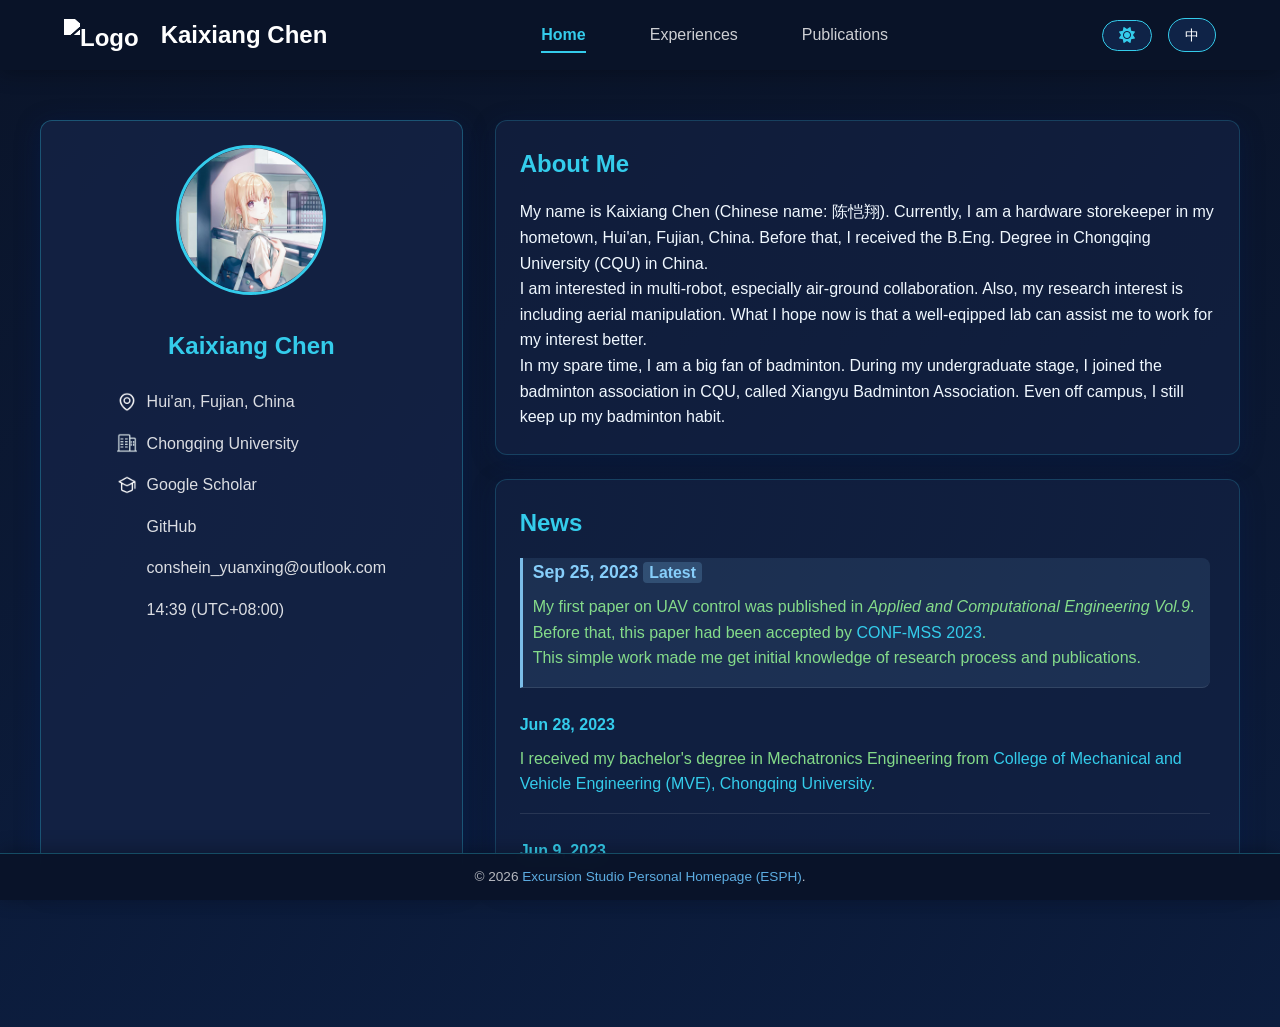
==== commit 728324d5: "feat(主题): 更新logo图标并添加主题颜色切换功能 修改logo图标为SVG格式，并添加根据主题自动切换颜色的功能" ====
--- a/index.html
+++ b/index.html
@@ -8,7 +8,7 @@
     <meta charset="UTF-8">
     <meta name="viewport" content="width=device-width, initial-scale=1.0">
     <title>Personal Homepage</title>
-    <link rel="icon" type="image/x-icon" href="images/homepage/favicon/favicon.ico">
+    <link rel="icon" type="image/svg+xml" href="https://api.iconify.design/material-symbols/school.svg?color=%23000000">
     <link rel="stylesheet" href="components/all_min.css">
     <link rel="stylesheet" href="src/base.css">
     <link rel="stylesheet" href="src/light.css">
--- a/src/base.css
+++ b/src/base.css
@@ -17,12 +17,13 @@
   /* Module Container Variables | 模块容器变量 */
   --education-color: #3498db;
   --publication-color: #2ecc71;
+  --paper-color: #4285f4;
   --experience-color: #e74c3c;
   --employment-color: #f39c12;
   --honor-color: #9b59b6;
   --teaching-color: #1abc9c;
-  --reviewer-color: #34495e;
-  --patent-color: #e67e22;
+  --reviewer-color: #02bd14;
+  --patent-color: #8eb446;
   
   --card-bg: rgba(255, 255, 255, 0.05);
   --border-color: rgba(255, 255, 255, 0.1);
@@ -575,7 +576,6 @@
 .reviewer-modules-container {
   display: flex;
   flex-direction: column;
-  gap: 1.5rem;
   width: 100%;
   max-width: 1200px;
   align-items: center;
--- a/src/light.css
+++ b/src/light.css
@@ -15,7 +15,7 @@
     --shadow: rgba(0, 0, 0, 0.1);
     --card-bg: rgba(255, 255, 255, 0.9);
     --card-border: rgba(0, 0, 0, 0.1);
-    --card-shadow: 0 4px 15px rgba(0, 0, 0, 0.1);
+    --card-shadow: 0 6px 20px rgba(0, 0, 0, 0.15);
     --link-color: #4a90e2;
     --link-hover-color: #2a6bc6;
     --link-visited-color: #6a5acd;
@@ -27,11 +27,11 @@
     --employment-color: #f39c12;
     --honor-color: #9b59b6;
     --teaching-color: #1abc9c;
-    --reviewer-color: #34495e;
-    --patent-color: #e67e22;
+    --reviewer-color: #02bd14;
+    --patent-color: #8eb446;
     
     --module-card-bg: #ffffff;
-    --module-border-color: rgba(0, 0, 0, 0.1);
+    --module-border-color: rgba(0, 0, 0, 0.15);
     --module-text-color: #333333;
     --module-secondary-text-color: #666666;
     --module-tag-bg: #f0f0f0;
@@ -57,7 +57,7 @@
     --text-bg-patent-hover: rgba(230, 126, 34, 0.2);
     
     /* Light theme background and text color | 浅色主题背景和文字颜色 */
-    background: linear-gradient(135deg, #f8f9fa 0%, #e9ecef 100%);
+    background: linear-gradient(135deg, #e6eef8 0%, #d1dfea 100%);
     color: var(--text-primary);
     padding-bottom: 50px; /* Space for fixed footer | 为固定页脚留出空间 */
 }
@@ -80,8 +80,8 @@
 }
 
 /* Light theme logo image | 浅色主题标志图像 */
-body.light-theme .logo img {
-  filter: invert(1);
+body.light-theme .navbar .logo img {
+  filter: invert(1) !important;
 }
 
 body.light-theme .nav-links a {
@@ -256,6 +256,24 @@
     background: var(--primary);
 }
 
+body.light-theme .tab-pane {
+    display: none;
+}
+
+body.light-theme .tab-pane.active {
+    display: flex;
+    background-color: transparent;
+    outline: none;
+    border: none;
+    -webkit-outline: none;
+    -moz-outline: none;
+    -ms-outline: none;
+    box-shadow: none;
+    -webkit-box-shadow: none;
+    -moz-box-shadow: none;
+    -ms-box-shadow: none;
+}
+
 /* Light theme footer styles | 浅色主题页脚样式 */
 body.light-theme .footer {
   background: rgba(255, 255, 255, 0.95);
@@ -437,6 +455,19 @@
         background: rgba(255, 255, 255, 0.9);
         border: 1px solid rgba(66, 133, 244, 0.2);
     }
+    
+    /* Override tab-pane styles for mobile | 移动端覆盖tab-pane样式 */
+    body.light-theme .tab-pane {
+        display: none;
+    }
+    
+    body.light-theme .tab-pane.active {
+        display: block;
+        background-color: var(--module-card-bg);
+        outline: initial;
+        border: 1px solid var(--module-border-color);
+        box-shadow: 0 2px 8px rgba(0, 0, 0, 0.08);
+    }
 }
 
 /* Light theme module container styles | 浅色主题模块容器样式 */
--- a/src/mobile.css
+++ b/src/mobile.css
@@ -154,14 +154,23 @@
     
     /* 移动端模块容器样式 | Mobile Module Container Styles */
     .module-container {
-        width: 95% !important; /* 使用百分比宽度而非vw单位，确保在小屏幕上也能正确显示 */
-        max-width: 100% !important; /* 确保不超过屏幕宽度 */
-        margin: 0 auto 20px auto !important; /* 居中并添加底部间距 */
-        box-sizing: border-box !important; /* 确保内边距不会增加总宽度 */
-        word-wrap: break-word !important; /* 确保长文本能够换行 */
-        overflow-wrap: break-word !important; /* 现代浏览器的换行属性 */
-        hyphens: auto !important; /* 自动添加连字符 */
-        overflow: hidden !important; /* 防止内容溢出 */
+        /* 固定宽度设置，确保中英文环境下宽度一致 | Fixed width settings to ensure consistency between Chinese and English */
+        width: 320px !important; /* 设置固定宽度，适合大多数移动设备 | Set fixed width suitable for most mobile devices */
+        max-width: 90vw !important; /* 在小屏幕上限制最大宽度 | Limit maximum width on small screens */
+        min-width: 300px !important; /* 设置最小宽度 | Set minimum width */
+        margin: 0 auto 20px auto !important; /* 居中并添加底部间距 | Center and add bottom margin */
+        /* 确保左右边距完全一致 | Ensure left and right margins are completely consistent */
+        left: 50% !important;
+        transform: translateX(-50%) !important;
+        position: relative !important;
+        box-sizing: border-box !important; /* 确保内边距不会增加总宽度 | Ensure padding doesn't add to total width */
+        word-wrap: break-word !important; /* 确保长文本能够换行 | Ensure long text can wrap */
+        overflow-wrap: break-word !important; /* 现代浏览器的换行属性 | Modern browser word wrap property */
+        hyphens: auto !important; /* 自动添加连字符 | Auto hyphenation */
+        overflow: hidden !important; /* 防止内容溢出 | Prevent content overflow */
+        /* 强制固定宽度，不受内容影响 | Force fixed width, unaffected by content */
+        flex-shrink: 0 !important;
+        flex-grow: 0 !important;
     }
     
     /* 移动端模块列布局 | Mobile Module Column Layout */
@@ -494,4 +503,32 @@
     .tabs {
         display: flex !important;
     }
+}
+
+/* 小屏幕移动设备样式 | Small Mobile Device Styles */
+@media (max-width: 360px) {
+    .module-container {
+        width: 280px !important; /* 更小的固定宽度，适合小屏幕设备 | Smaller fixed width for small screen devices */
+        max-width: 95vw !important; /* 在小屏幕上限制最大宽度 | Limit maximum width on small screens */
+        min-width: 260px !important; /* 设置最小宽度 | Set minimum width */
+        margin: 0 auto 20px auto !important; /* 居中并添加底部间距 | Center and add bottom margin */
+        /* 确保左右边距完全一致 | Ensure left and right margins are completely consistent */
+        left: 50% !important;
+        transform: translateX(-50%) !important;
+        position: relative !important;
+    }
+}
+
+/* 超小屏幕移动设备样式 | Extra Small Mobile Device Styles */
+@media (max-width: 320px) {
+    .module-container {
+        width: 260px !important; /* 更小的固定宽度，适合超小屏幕设备 | Even smaller fixed width for extra small screen devices */
+        max-width: 98vw !important; /* 在超小屏幕上限制最大宽度 | Limit maximum width on extra small screens */
+        min-width: 240px !important; /* 设置最小宽度 | Set minimum width */
+        margin: 0 auto 20px auto !important; /* 居中并添加底部间距 | Center and add bottom margin */
+        /* 确保左右边距完全一致 | Ensure left and right margins are completely consistent */
+        left: 50% !important;
+        transform: translateX(-50%) !important;
+        position: relative !important;
+    }
 }
--- a/src/module-container.css
+++ b/src/module-container.css
@@ -43,6 +43,10 @@
     background-color: var(--publication-color);
 }
 
+.module-container.paper .module-left-border {
+    background-color: var(--paper-color);
+}
+
 .module-container.experience .module-left-border {
     background-color: var(--experience-color);
 }
@@ -444,6 +448,12 @@
     color: var(--text-color);
 }
 
+.module-container.honor .module-content {
+    margin-bottom: 0;
+    line-height: 1.6;
+    color: var(--text-color);
+}
+
 .module-container.honor .module-content p {
     margin: 0.4rem 0;
     line-height: 1.6;
@@ -516,6 +526,12 @@
     word-wrap: break-word !important;
     overflow-wrap: break-word !important;
     max-width: 100% !important;
+}
+
+.module-container.teaching .module-content {
+    margin-bottom: 0;
+    line-height: 1.6;
+    color: var(--text-color);
 }
 
 .module-container.teaching .module-content p {
@@ -891,12 +907,13 @@
     /* Module Type Colors | 模块类型颜色 */
     --education-color: #3498db;
     --publication-color: #e74c3c;
+    --paper-color: #4285f4;
     --experience-color: #2ecc71;
     --employment-color: #f39c12;
     --honor-color: #9b59b6;
     --teaching-color: #1abc9c;
-    --reviewer-color: #34495e;
-    --patent-color: #e67e22;
+    --reviewer-color: #02bd14;
+    --patent-color: #8eb446;
     
     /* 文字背景特效变量 - 浅色主题 */
     --text-bg-education: rgba(52, 152, 219, 0.15);
@@ -968,12 +985,13 @@
     /* Module Type Colors | 模块类型颜色 */
     --education-color: #5dade2;
     --publication-color: #ec7063;
+    --paper-color: #5b9bd5;
     --experience-color: #58d68d;
     --employment-color: #f5b041;
     --honor-color: #af7ac5;
     --teaching-color: #48c9b0;
-    --reviewer-color: #5d6d7e;
-    --patent-color: #eb984e;
+    --reviewer-color: #02bd14;
+    --patent-color: #8eb446;
     
     /* 文字背景特效变量 - 深色主题 */
     --text-bg-education: rgba(93, 173, 226, 0.15);
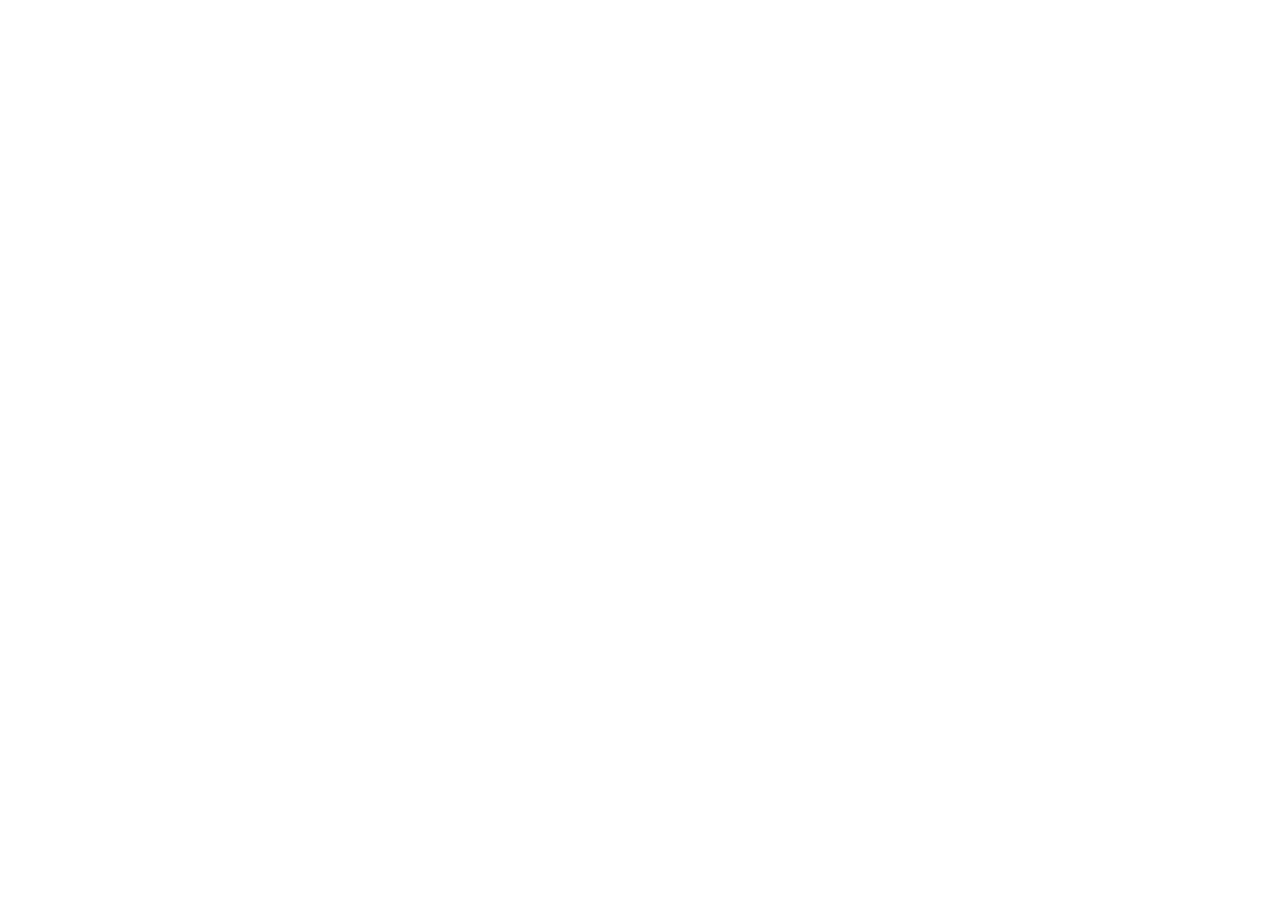
==== commit 6d88fa10: "refactor: 重构项目结构，迁移到React框架 feat: 添加新的懒加载图片组件和模糊效果 feat: 实现响应式标签页组件 feat: 新增首页、经历和出版物模块组件 docs: 更新RE" ====
--- a/index.html
+++ b/index.html
@@ -1,31 +1,40 @@
-<!DOCTYPE html>
-
-<!-- Written by Constantine Heinrich CHEN (ConsHein CHEN) -->
-<!-- Last Updated: 2025-10-29 -->
-
+<!doctype html>
 <html lang="en">
-<head>
-    <meta charset="UTF-8">
-    <meta name="viewport" content="width=device-width, initial-scale=1.0">
+  <head>
+    <meta charset="UTF-8" />
+    <link rel="icon" type="image/svg+xml" href="https://api.iconify.design/material-symbols/school.svg?color=%23000000" />
+    <meta name="viewport" content="width=device-width, initial-scale=1.0" />
     <title>Personal Homepage</title>
-    <link rel="icon" type="image/svg+xml" href="https://api.iconify.design/material-symbols/school.svg?color=%23000000">
-    <link rel="stylesheet" href="components/all_min.css">
-    <link rel="stylesheet" href="src/base.css">
-    <link rel="stylesheet" href="src/light.css">
-    <link rel="stylesheet" href="src/mobile.css">
-    <link rel="stylesheet" href="src/module-container.css">
-</head>
-<body>
-    <!-- Content will be dynamically created by JavaScript | 内容将由JavaScript动态创建 -->
     
-    <!-- Scripts | 脚本 -->
-    <script src="src/module-container.js"></script>
-    <script src="src/language.js"></script>
-    <script src="src/load.js"></script>
-    <script src="src/nav.js"></script>
-    <script src="src/tab.js"></script>
-    <script src="src/home.js"></script>
-    <script src="src/experiences.js"></script>
-    <script src="src/publications.js"></script>
-</body>
-</html>+    <!-- DNS Prefetch and Preconnect -->
+    <link rel="dns-prefetch" href="https://cdnjs.cloudflare.com" />
+    <link rel="preconnect" href="https://cdnjs.cloudflare.com" crossorigin />
+    
+    <!-- Preload Critical Resources -->
+    <link rel="preload" href="https://cdnjs.cloudflare.com/ajax/libs/font-awesome/6.4.0/css/all.min.css" as="style" />
+    <link rel="stylesheet" href="https://cdnjs.cloudflare.com/ajax/libs/font-awesome/6.4.0/css/all.min.css" media="print" onload="this.media='all'" />
+    
+    <!-- Preload Critical Images (Highest Priority) -->
+    <link rel="preload" href="images/homepage/info icon/location.png" as="image" type="image/png" crossorigin="anonymous" importance="high" />
+    <link rel="preload" href="images/homepage/info icon/school.png" as="image" type="image/png" crossorigin="anonymous" importance="high" />
+    <link rel="preload" href="images/homepage/info icon/google scholar.png" as="image" type="image/png" crossorigin="anonymous" importance="high" />
+    <link rel="preload" href="images/homepage/info icon/github.png" as="image" type="image/png" crossorigin="anonymous" importance="high" />
+    <link rel="preload" href="images/homepage/info icon/email.png" as="image" type="image/png" crossorigin="anonymous" importance="high" />
+    <link rel="preload" href="images/homepage/info icon/time.png" as="image" type="image/png" crossorigin="anonymous" importance="high" />
+    <link rel="preload" href="images/homepage/photo/photo.png" as="image" type="image/png" crossorigin="anonymous" importance="high" />
+    
+    <!-- Preload Config Files -->
+    <link rel="preload" href="configs/config.json" as="fetch" crossorigin="anonymous" />
+    <link rel="preload" href="configs/en/info_en.json" as="fetch" crossorigin="anonymous" />
+    <link rel="preload" href="configs/zh/info_zh.json" as="fetch" crossorigin="anonymous" />
+    
+    <!-- Preconnect for FastAPI (if used) -->
+    <link rel="dns-prefetch" href="https://api.example.com" />
+    <link rel="preconnect" href="https://api.example.com" crossorigin />
+    <script type="module" crossorigin src="/Personal-Homepage-Template-v2/assets/index-D6BfmM2J.js"></script>
+    <link rel="modulepreload" crossorigin href="/Personal-Homepage-Template-v2/assets/react-vendor-TH_OxIOI.js">
+  </head>
+  <body>
+    <div id="root"></div>
+  </body>
+</html>
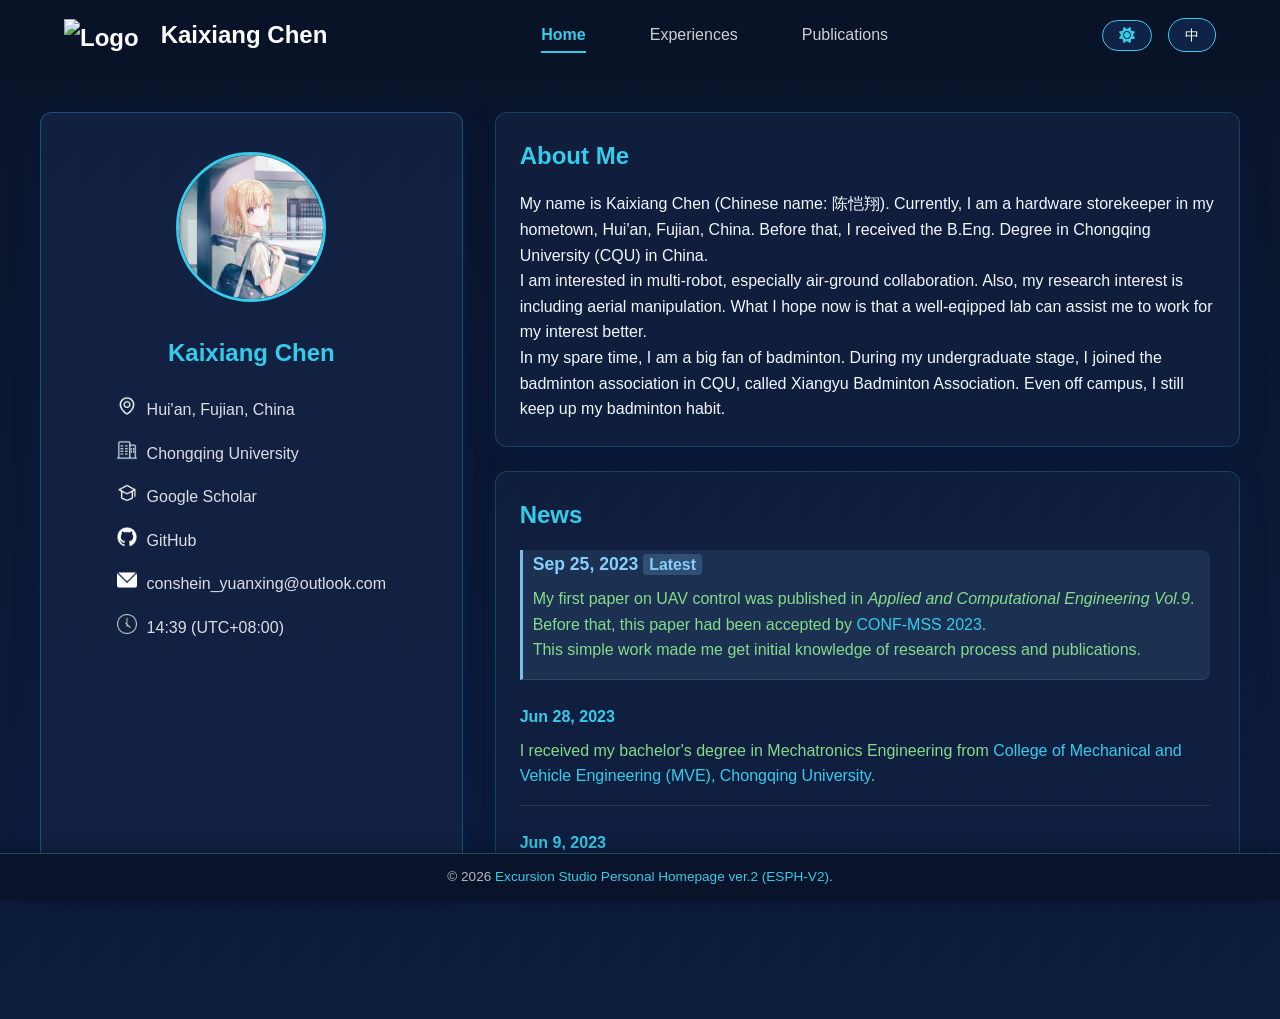
==== commit 1e35e957: "refactor: 更新资源文件路径并优化模块加载 更新index.html中的资源引用路径，替换旧的JS文件为新的版本 删除旧的CompactTabs、PublicationsSection、Exp" ====
--- a/index.html
+++ b/index.html
@@ -31,8 +31,8 @@
     <!-- Preconnect for FastAPI (if used) -->
     <link rel="dns-prefetch" href="https://api.example.com" />
     <link rel="preconnect" href="https://api.example.com" crossorigin />
-    <script type="module" crossorigin src="/Personal-Homepage-Template-v2/assets/index-D6BfmM2J.js"></script>
-    <link rel="modulepreload" crossorigin href="/Personal-Homepage-Template-v2/assets/react-vendor-TH_OxIOI.js">
+    <script type="module" crossorigin src="./assets/index-Di2db8jV.js"></script>
+    <link rel="modulepreload" crossorigin href="./assets/react-vendor-TH_OxIOI.js">
   </head>
   <body>
     <div id="root"></div>
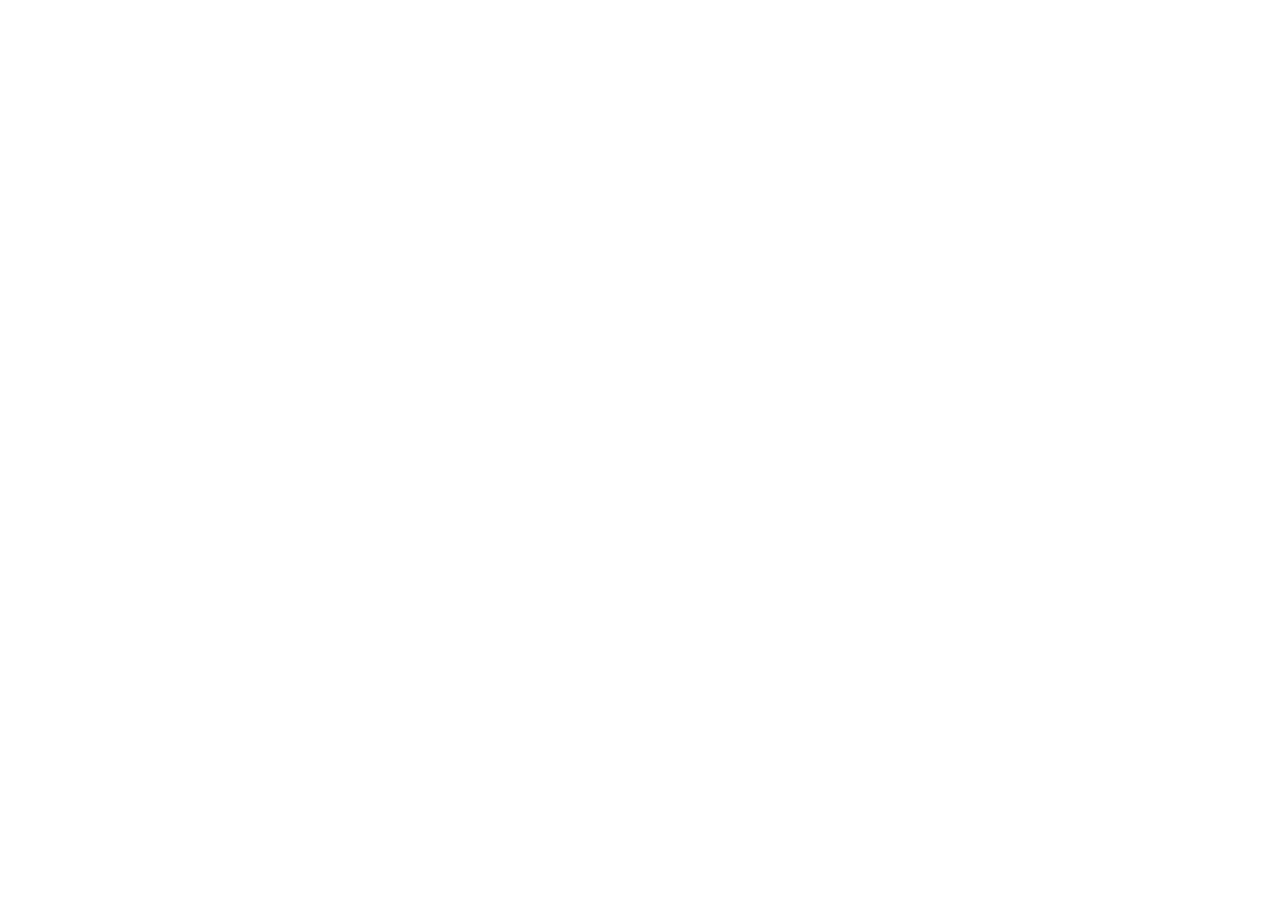
==== commit 5780a1eb: "refactor: 移除预加载脚本并更新主脚本路径 将不再需要的预加载脚本移除，并将主脚本路径更新为直接指向源文件" ====
--- a/index.html
+++ b/index.html
@@ -31,10 +31,9 @@
     <!-- Preconnect for FastAPI (if used) -->
     <link rel="dns-prefetch" href="https://api.example.com" />
     <link rel="preconnect" href="https://api.example.com" crossorigin />
-    <script type="module" crossorigin src="./assets/index-Di2db8jV.js"></script>
-    <link rel="modulepreload" crossorigin href="./assets/react-vendor-TH_OxIOI.js">
   </head>
   <body>
     <div id="root"></div>
+    <script type="module" src="/src/main.jsx"></script>
   </body>
 </html>
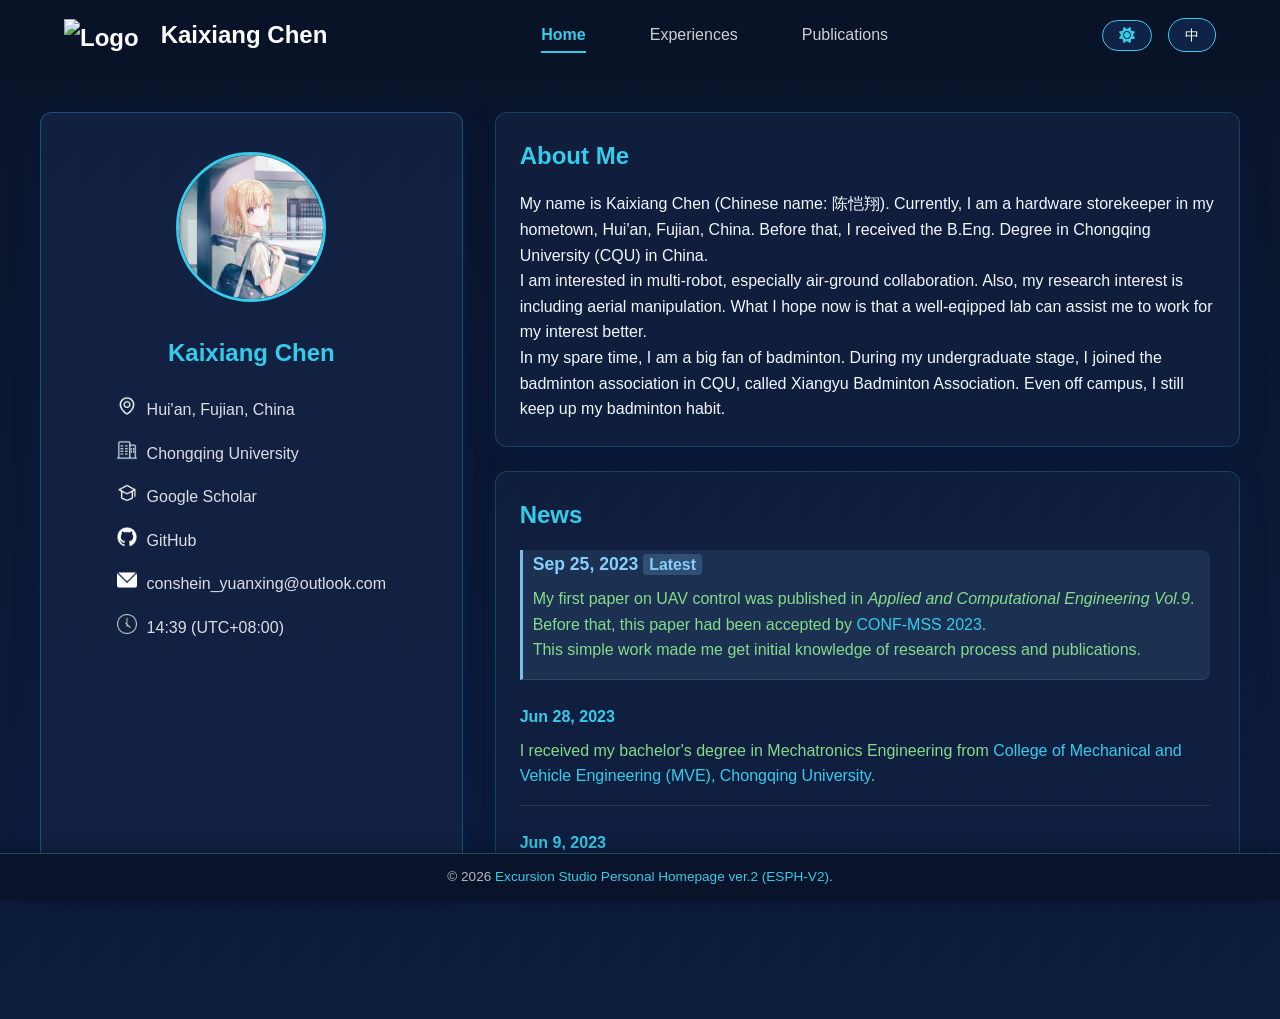
==== commit 684ee5cb: "build: 更新前端资源加载配置 优化前端资源加载方式，使用模块预加载提升性能，并移除旧版入口文件" ====
--- a/index.html
+++ b/index.html
@@ -31,9 +31,10 @@
     <!-- Preconnect for FastAPI (if used) -->
     <link rel="dns-prefetch" href="https://api.example.com" />
     <link rel="preconnect" href="https://api.example.com" crossorigin />
+    <script type="module" crossorigin src="./assets/index-BCEpK2EM.js"></script>
+    <link rel="modulepreload" crossorigin href="./assets/react-vendor-TH_OxIOI.js">
   </head>
   <body>
     <div id="root"></div>
-    <script type="module" src="/src/main.jsx"></script>
   </body>
 </html>
